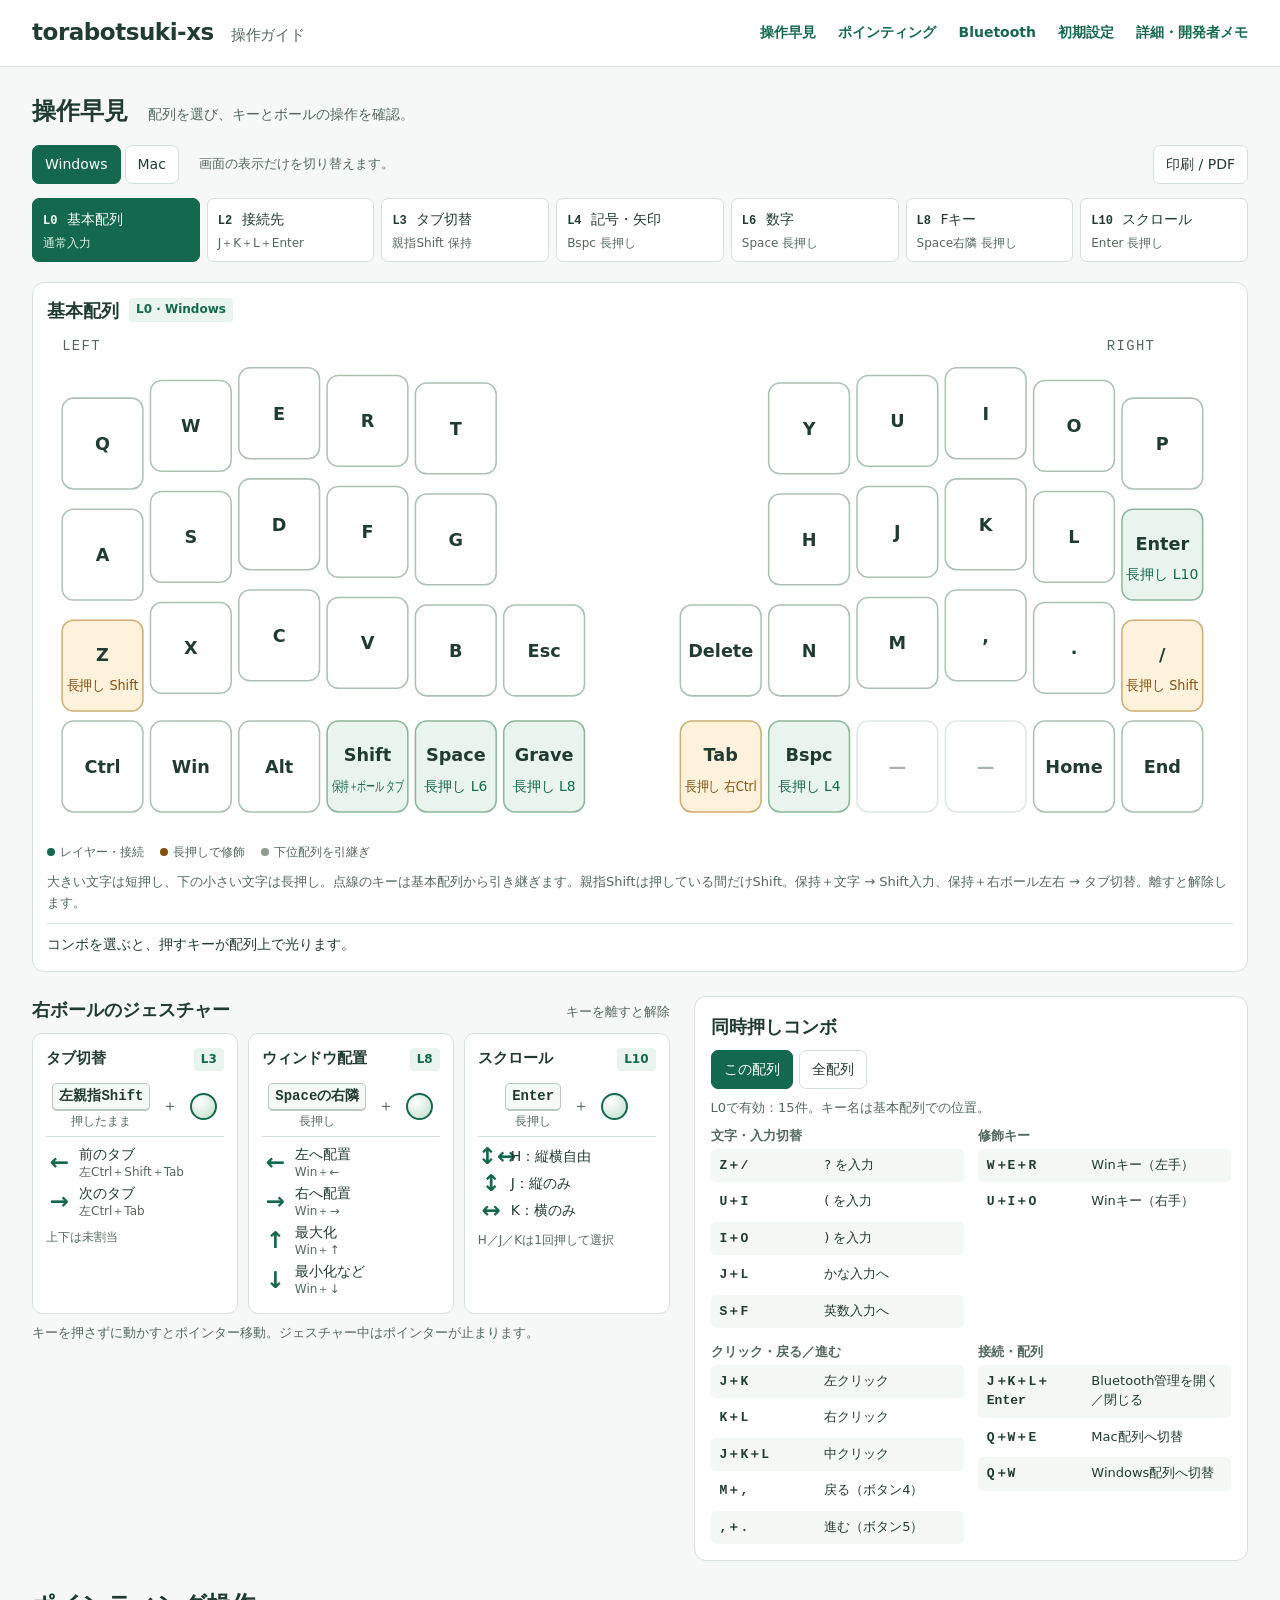
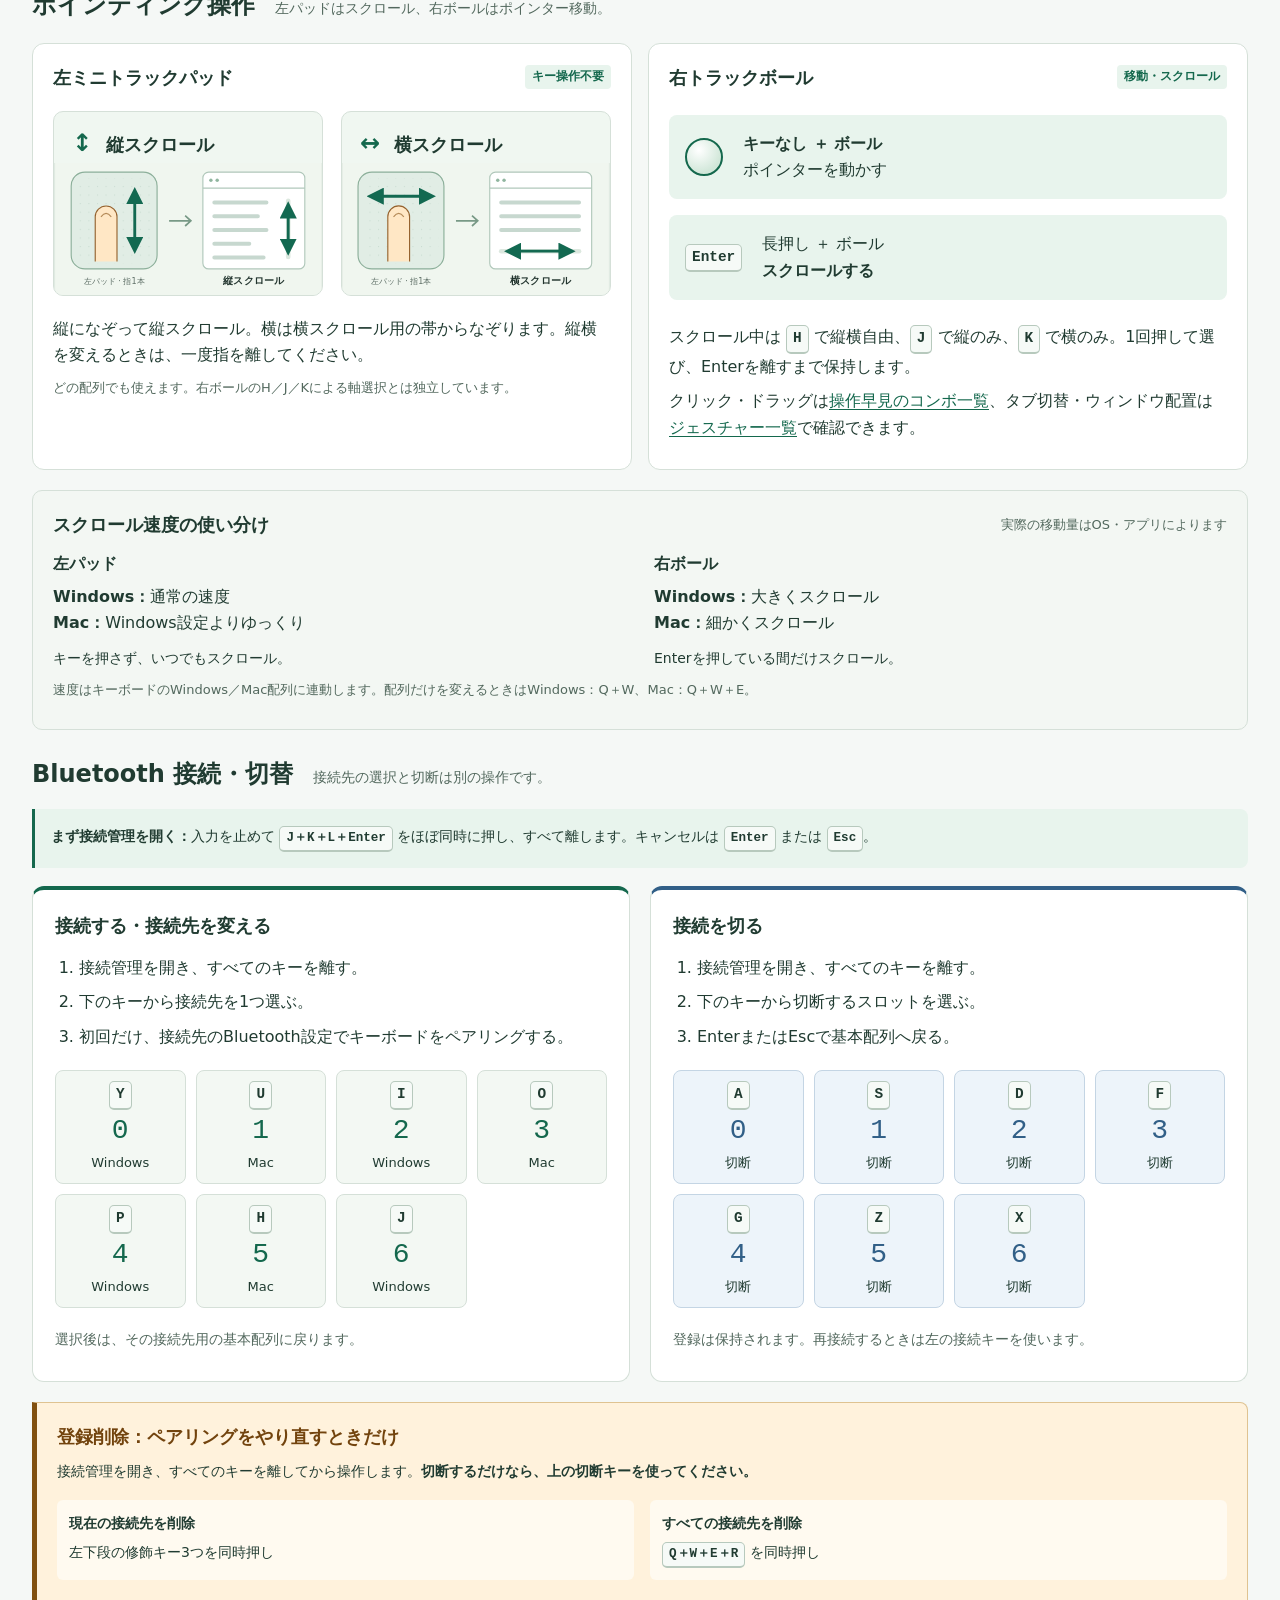
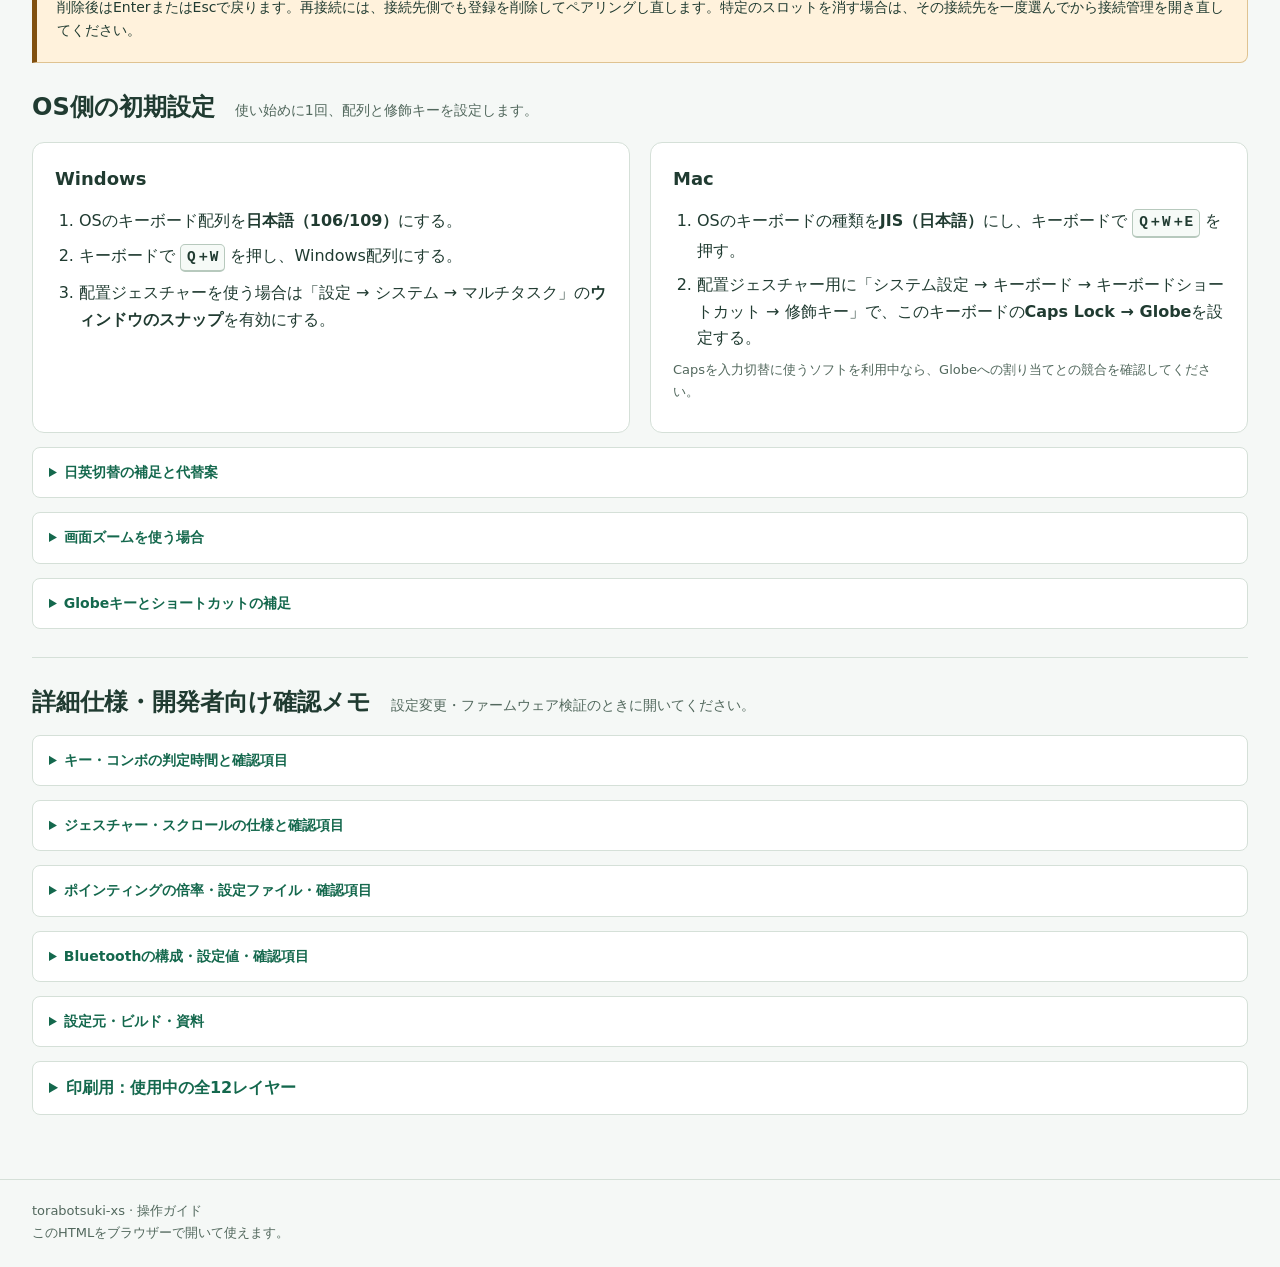
==== docs/torabotsuki-xs.html @ 616f5a83 "Replace thumb macro with held Shift gesture behavior and remove sticky Shift" ====
<!doctype html>
<html lang="ja">
<head>
  <meta charset="utf-8">
  <meta name="viewport" content="width=device-width, initial-scale=1">
  <meta name="description" content="torabotsuki-xs のキー配列、ジェスチャー、コンボ、ポインティング操作、Bluetooth接続を確認する操作ガイド。">
  <title>torabotsuki-xs｜操作ガイド</title>
  <link rel="stylesheet" href="manual.css">
  <script src="keymap-data.js" defer></script>
  <script src="manual.js" defer></script>
</head>
<body>
<a class="skip" href="#main">本文へ</a>
<header class="site-header">
  <div class="header-inner">
    <h1>torabotsuki-xs <span>操作ガイド</span></h1>
    <nav aria-label="目次">
      <a href="#layout">操作早見</a>
      <a href="#pointing">ポインティング</a>
      <a href="#bluetooth">Bluetooth</a>
      <a href="#reference">初期設定</a>
      <a href="#dev-notes">詳細・開発者メモ</a>
    </nav>
  </div>
</header>
<main id="main">
  <noscript><p class="notice">配列図・ジェスチャー・コンボの表示にはJavaScriptが必要です。ポインティング操作・接続・初期設定はこのまま読めます。</p></noscript>

  <section id="layout" aria-labelledby="layout-title">
    <div class="section-heading"><h2 id="layout-title">操作早見</h2><p>配列を選び、キーとボールの操作を確認。</p></div>
    <div class="explorer">
      <div class="controls">
        <fieldset><legend>表示するOS</legend><button type="button" data-os="win" aria-pressed="true">Windows</button><button type="button" data-os="mac" aria-pressed="false">Mac</button></fieldset>
        <span class="display-note">画面の表示だけを切り替えます。</span>
        <button type="button" id="print">印刷 / PDF</button>
      </div>
      <div id="layer-buttons" class="layer-tabs" role="group" aria-label="表示するキー配列"></div>
      <div class="explorer-workspace">
        <section class="keymap-reference" aria-label="選択したキー配列">
          <div id="layer-description" aria-live="polite"></div>
          <div id="main-board" class="board-scroll"></div>
          <div class="legend"><span><i class="dot teal"></i>レイヤー・接続</span><span><i class="dot amber"></i>長押しで修飾</span><span><i class="dot gray"></i>下位配列を引継ぎ</span></div>
          <p class="board-help">大きい文字は短押し、下の小さい文字は長押し。点線のキーは基本配列から引き継ぎます。親指Shiftは押している間だけShift。保持＋文字 → Shift入力、保持＋右ボール左右 → タブ切替。離すと解除します。</p>
          <div id="combo-preview" class="combo-preview" aria-live="polite">コンボを選ぶと、押すキーが配列上で光ります。</div>
        </section>
        <section id="gestures" class="gesture-reference" aria-labelledby="gesture-title">
          <div class="reference-heading"><h3 id="gesture-title">右ボールのジェスチャー</h3><span>キーを離すと解除</span></div>
          <div id="layer-pointer" class="gesture-cards" aria-live="polite"></div>
          <p class="gesture-footnote">キーを押さずに動かすとポインター移動。ジェスチャー中はポインターが止まります。</p>
        </section>
        <aside class="nearby-combos" aria-labelledby="nearby-title">
          <div class="reference-heading"><h3 id="nearby-title">同時押しコンボ</h3></div>
          <div class="combo-filters" role="group" aria-label="コンボの対象"><button type="button" data-scope="current" aria-pressed="true">この配列</button><button type="button" data-scope="all" aria-pressed="false">全配列</button></div>
          <p id="nearby-summary" class="muted" aria-live="polite"></p>
          <div id="nearby-list" class="combo-list"></div>
        </aside>
      </div>
    </div>
  </section>

  <section id="pointing" aria-labelledby="pointing-title">
    <div class="section-heading"><h2 id="pointing-title">ポインティング操作</h2><p>左パッドはスクロール、右ボールはポインター移動。</p></div>
    <div class="device-compare">
      <article id="trackpad" class="card trackpad-guide pointing-device">
        <div class="visual-heading"><h3>左ミニトラックパッド</h3><span class="pill">キー操作不要</span></div>
        <div class="trackpad-diagrams">
          <figure class="swipe-card"><figcaption><b>↕</b> 縦スクロール</figcaption><svg viewBox="0 50 468 230" role="img" aria-label="指を縦になぞると縦スクロール"><image href="trackpad-scroll.svg" width="960" height="310"/></svg></figure>
          <figure class="swipe-card"><figcaption><b>↔</b> 横スクロール</figcaption><svg viewBox="492 50 468 230" role="img" aria-label="横スクロール用の帯から横になぞると横スクロール"><image href="trackpad-scroll.svg" width="960" height="310"/></svg></figure>
        </div>
        <p>縦になぞって縦スクロール。横は横スクロール用の帯からなぞります。縦横を変えるときは、一度指を離してください。</p>
        <p class="visual-caption">どの配列でも使えます。右ボールのH／J／Kによる軸選択とは独立しています。</p>
      </article>
      <article class="card pointing-device">
        <div class="visual-heading"><h3>右トラックボール</h3><span class="pill">移動・スクロール</span></div>
        <div class="ball-guide" aria-label="キーなしで右ボールを動かすとポインター移動。Enterを保持して動かすとスクロール。">
          <div><span class="ball-symbol device-symbol" aria-hidden="true"></span><span><strong>キーなし ＋ ボール</strong><br>ポインターを動かす</span></div>
          <div><kbd>Enter</kbd><span>長押し ＋ ボール<br><strong>スクロールする</strong></span></div>
        </div>
        <p>スクロール中は <kbd>H</kbd> で縦横自由、<kbd>J</kbd> で縦のみ、<kbd>K</kbd> で横のみ。1回押して選び、Enterを離すまで保持します。</p>
        <p>クリック・ドラッグは<a href="#layout">操作早見のコンボ一覧</a>、タブ切替・ウィンドウ配置は<a href="#gestures">ジェスチャー一覧</a>で確認できます。</p>
      </article>
    </div>
    <article class="card trackpad-speed">
      <div class="speed-heading"><h3>スクロール速度の使い分け</h3><span>実際の移動量はOS・アプリによります</span></div>
      <div class="speed-options">
        <div class="speed-option"><h4>左パッド</h4><p><strong>Windows：</strong>通常の速度<br><strong>Mac：</strong>Windows設定よりゆっくり</p><span class="speed-note">キーを押さず、いつでもスクロール。</span></div>
        <div class="speed-option"><h4>右ボール</h4><p><strong>Windows：</strong>大きくスクロール<br><strong>Mac：</strong>細かくスクロール</p><span class="speed-note">Enterを押している間だけスクロール。</span></div>
      </div>
      <p class="visual-caption">速度はキーボードのWindows／Mac配列に連動します。配列だけを変えるときはWindows：Q＋W、Mac：Q＋W＋E。</p>
    </article>
  </section>

  <section id="bluetooth" aria-labelledby="bluetooth-title">
    <div class="section-heading"><h2 id="bluetooth-title">Bluetooth 接続・切替</h2><p>接続先の選択と切断は別の操作です。</p></div>
    <div class="notice bluetooth-entry"><strong>まず接続管理を開く：</strong>入力を止めて <kbd>J＋K＋L＋Enter</kbd> をほぼ同時に押し、すべて離します。キャンセルは <kbd>Enter</kbd> または <kbd>Esc</kbd>。</div>
    <div class="two bluetooth-actions">
      <article class="card connection-card" aria-labelledby="connect-title">
        <h3 id="connect-title">接続する・接続先を変える</h3>
        <ol class="connection-steps"><li>接続管理を開き、すべてのキーを離す。</li><li>下のキーから接続先を1つ選ぶ。</li><li>初回だけ、接続先のBluetooth設定でキーボードをペアリングする。</li></ol>
        <div class="slots connect-slots" aria-label="接続先の選択キーとスロット">
          <div><kbd>Y</kbd><b>0</b><span>Windows</span></div><div><kbd>U</kbd><b>1</b><span>Mac</span></div><div><kbd>I</kbd><b>2</b><span>Windows</span></div><div><kbd>O</kbd><b>3</b><span>Mac</span></div><div><kbd>P</kbd><b>4</b><span>Windows</span></div><div><kbd>H</kbd><b>5</b><span>Mac</span></div><div><kbd>J</kbd><b>6</b><span>Windows</span></div>
        </div>
        <p class="action-result">選択後は、その接続先用の基本配列に戻ります。</p>
      </article>
      <article class="card disconnect-card" aria-labelledby="disconnect-title">
        <h3 id="disconnect-title">接続を切る</h3>
        <ol><li>接続管理を開き、すべてのキーを離す。</li><li>下のキーから切断するスロットを選ぶ。</li><li>EnterまたはEscで基本配列へ戻る。</li></ol>
        <div class="slots disconnect-slots" aria-label="切断するスロットと操作キー">
          <div><kbd>A</kbd><b>0</b><span>切断</span></div><div><kbd>S</kbd><b>1</b><span>切断</span></div><div><kbd>D</kbd><b>2</b><span>切断</span></div><div><kbd>F</kbd><b>3</b><span>切断</span></div><div><kbd>G</kbd><b>4</b><span>切断</span></div><div><kbd>Z</kbd><b>5</b><span>切断</span></div><div><kbd>X</kbd><b>6</b><span>切断</span></div>
        </div>
        <p class="action-result">登録は保持されます。再接続するときは左の接続キーを使います。</p>
      </article>
    </div>
    <article class="notice warning delete-card" aria-labelledby="delete-title">
      <h3 id="delete-title">登録削除：ペアリングをやり直すときだけ</h3>
      <p>接続管理を開き、すべてのキーを離してから操作します。<strong>切断するだけなら、上の切断キーを使ってください。</strong></p>
      <dl class="delete-actions"><div><dt>現在の接続先を削除</dt><dd>左下段の修飾キー3つを同時押し</dd></div><div><dt>すべての接続先を削除</dt><dd><kbd>Q＋W＋E＋R</kbd> を同時押し</dd></div></dl>
      <p>削除後はEnterまたはEscで戻ります。再接続には、接続先側でも登録を削除してペアリングし直します。特定のスロットを消す場合は、その接続先を一度選んでから接続管理を開き直してください。</p>
    </article>
  </section>

  <section id="reference" aria-labelledby="reference-title">
    <div class="section-heading"><h2 id="reference-title">OS側の初期設定</h2><p>使い始めに1回、配列と修飾キーを設定します。</p></div>
    <div class="two setup-cards">
      <article class="card"><h3>Windows</h3><ol><li>OSのキーボード配列を<strong>日本語（106/109）</strong>にする。</li><li>キーボードで <kbd>Q＋W</kbd> を押し、Windows配列にする。</li><li>配置ジェスチャーを使う場合は「設定 → システム → マルチタスク」の<strong>ウィンドウのスナップ</strong>を有効にする。</li></ol></article>
      <article class="card"><h3>Mac</h3><ol><li>OSのキーボードの種類を<strong>JIS（日本語）</strong>にし、キーボードで <kbd>Q＋W＋E</kbd> を押す。</li><li>配置ジェスチャー用に「システム設定 → キーボード → キーボードショートカット → 修飾キー」で、このキーボードの<strong>Caps Lock → Globe</strong>を設定する。</li></ol><p class="muted">Capsを入力切替に使うソフトを利用中なら、Globeへの割り当てとの競合を確認してください。</p></article>
    </div>
    <details class="setup-notes"><summary>日英切替の補足と代替案</summary><p>現在の配列では、S＋Fで英数、J＋Lでかなへ直接切り替えます。MacのSpace右隣は、短押しで左Ctrl、長押しでFキーの配列です。</p><p>追加ソフトを使わない代替案として、ZMKから右Ctrl＋Spaceを送る <code>&amp;lt 9 RC(SPACE)</code> があります。ただしmacOSの入力ソース切替を呼ぶ方法で、選択表示や待ちが生じます。Windowsの半角／全角と同じ即時トグルの代替にはなりません。現在のキーマップには適用していません。</p><p>macOS標準のCapsによる入力切替も利用できますが、上のCaps → Globeとの併用は割り当てを調整する必要があります。親指ShiftからCapsは送信しません。</p></details>
    <details class="setup-notes"><summary>画面ズームを使う場合</summary><p>Macの「システム設定 → アクセシビリティ → ズーム機能」で「スクロールジェスチャと修飾キーを使って拡大縮小」を有効にし、使用する修飾キーを選びます。</p></details>
    <details class="setup-notes"><summary>Globeキーとショートカットの補足</summary><p>配置ジェスチャーは右Ctrl＋Capsと方向キーなどを送信します。Mac用マクロ名は <code>mac_window_*</code>、表示ラベルは <code>MAC_WINDOW_*</code>（LEFT／RIGHT／SMALL／LARGE）です。Caps → Globeの割り当てを使う前提です。ZMKの <code>&amp;kp GLOBE</code> はApple純正のFn／Globeを完全には再現しません。</p><p><a href="https://support.apple.com/ja-jp/guide/mac-help/mchlp1011/mac">Apple：修飾キーの設定</a> ／ <a href="https://zmk.dev/docs/keymaps/list-of-keycodes">ZMK：キー仕様</a></p></details>
  </section>

  <section id="dev-notes" aria-labelledby="dev-title">
    <div class="section-heading"><h2 id="dev-title">詳細仕様・開発者向け確認メモ</h2><p>設定変更・ファームウェア検証のときに開いてください。</p></div>
    <details class="technical-notes"><summary>キー・コンボの判定時間と確認項目</summary>
      <label class="position-toggle"><input id="positions" type="checkbox">配列図にキー位置番号を表示</label>
      <table><caption>現在の判定値</caption><thead><tr><th>操作</th><th>仕様</th></tr></thead><tbody><tr><td>Z／左Shift</td><td>tap-preferred、200ms</td></tr><tr><td>/／右Shift、Space／数字配列</td><td>tap-preferred、150ms</td></tr><tr><td>親指Shift</td><td>押下で左ShiftとL3のジェスチャーを有効化、解放で両方解除。専用ビヘイビア（<code>src/thumb_shift.c</code>）で処理し、マクロ・ワンショットShift・2回押し判定なし。タブ切替中は保持中のShiftをマスク。</td></tr><tr><td>Z＋/の「？」</td><td>100ms以内、直前の待ち時間0ms。L0／L1・L3・L6〜L11で有効。</td></tr><tr><td>Bluetooth管理を開く</td><td>直前200ms入力なし、4キーを50ms以内。</td></tr><tr><td>F配列のA＋S＋D</td><td>直前150ms入力なし、50ms以内。Win：Alt＋F4、Mac：Cmd＋Q。</td></tr></tbody></table>
      <p>Z＋/の押下順は不問。単独のZ／/がコンボ待ちで最大100ms保留される場合があります。文字として「z・」を打つときはキーを重ねずに離します。コンボ不成立時はZを200ms保持してから/を短押しするとShift＋/になります。</p>
      <p>書き込み後の確認：両OSでZ→/と/→Z、各キー単独、Z→A、Z→Enterの短押し／200ms保持を確認します。Zを150〜199msで離したときの文字入力、Spaceの素早い変換と長押し後の数字入力、L2・L4／L5での既存操作、親指を保持してA／Enterを押したShift入力、解放後の通常入力、2回押してもCapsが切り替わらないこと、親指の解放後にShiftが残らないこと、S＋D＋FでワンショットShiftにならずS＋Fの英数コンボが使えることも確認してください。実機動作は未確認です。</p>
    </details>
    <details class="technical-notes"><summary>ジェスチャー・スクロールの仕様と確認項目</summary>
      <p>タブ切替はL3、ウィンドウ配置はL8／L9、スクロールはL10／L11。数字・記号配列でも親指Shift保持でタブ切替を使えます。F・Enterの操作は親指Shiftより優先。タブ切替の上下は未割当で、解除時に途中の動きをリセットします。</p>
      <p>ジェスチャーは <code>stroke-size=100</code>、<code>gesture-cooldown-ms=100</code>、eager mode。右ボールの処理は <code>boards/shields/torabo_tsuki_lp/torabo_tsuki_lp_right.overlay</code>、送信キーは <code>config/keymap.keymap</code> を参照します。</p>
      <p>H／J／Kの軸選択はEnterを離すまで保持し、次回は自由に戻ります。U／Oは明るさ−／＋、M／,／.は音量−／ミュート／＋、Tab位置は再生・停止です。</p>
      <p>書き込み後の確認：Windows／Macの基本・数字・記号配列で左右のタブ切替、Macの右Ctrl／Windowsの左Ctrl送信、配列の往復切替後の動作を確認します。未割当の上下、解除後のポインター復帰、途中の動きのリセット、F・Enterの優先、H／J／Kの保持と解除、左パッドが軸制限の影響を受けないことも確認します。実機動作は未確認です。</p>
    </details>
    <details class="technical-notes"><summary>ポインティングの倍率・設定ファイル・確認項目</summary>
      <table><caption>補正なしを1倍とした設定値。画面上の移動量ではありません。</caption><thead><tr><th>デバイス</th><th>Windows</th><th>Mac</th></tr></thead><tbody><tr><td>左パッド</td><td>1/6</td><td>1/8</td></tr><tr><td>右ボールのスクロール</td><td>1/2</td><td>1/12</td></tr></tbody></table>
      <div class="speed-track" role="img" aria-label="左パッドのMac補正はWindows設定の75%"><i style="width:75%"></i></div>
      <p>左パッドは <code>snippets/input-split-listener/input-split-listener.overlay</code> の通常経路 <code>&amp;zip_scroll_scaler 1 6</code> と <code>mac-scroller</code> の <code>&amp;zip_scroll_scaler 1 8</code> で調整します。MacのL1が有効な間は、通常経路に重ねず置き換えます。横スクロール領域はセンサーのY座標0〜25%。物理的な帯の向きは取り付け方向によります。開始後は軸を固定します。</p>
      <p>現在の構成では速度補正は右側中央のファームウェアに反映されます。ポインター移動・クリックの倍率とは独立しています。</p>
      <p>書き込み後の確認：同じ距離をなぞり、Windows→Mac→Windowsでの速度変更、両OSの各配列での維持、縦横の方向・クリック、右ボールの移動・ジェスチャー・スクロールを確認してください。実機の速度感は未確認です。</p>
    </details>
    <details class="technical-notes"><summary>Bluetoothの構成・設定値・確認項目</summary>
      <p>ホスト7枠＋左右間通信用1枠。中央側専用の <code>snippets/split-central/split-central.conf</code> で <code>CONFIG_BT_MAX_CONN=8</code>・<code>CONFIG_BT_MAX_PAIRED=8</code> を設定します。周辺側には適用しません。現在のビルドは右側が中央です。</p>
      <p>登録削除コンボはL2のみ。現在のスロット削除は位置53・54・55、全登録削除は位置13・14・15・16です。L2は無関係な文字・クリック入力を無効にしています。</p>
      <p>書き込み後の確認：両基本配列からL2を開き、Hで5（Mac）、Jで6（Windows）を選んでペアリングし、0〜4へ戻れることを確認します。Z／Xによる5／6の切断、Enter／Escによる終了、左右のキー入力も確認してください。実機動作は未確認です。</p>
    </details>
    <details class="technical-notes"><summary>設定元・ビルド・資料</summary><p>操作ガイドは <code>config/keymap.keymap</code> を元にしています。配列・コンボ変更時は <code>python docs/generate-keymap.py</code> で <code>docs/keymap-data.js</code> を再生成します。生成データは手編集しません。</p><p>ビルド構成は <code>build.yaml</code> と <code>.github/workflows/build.yml</code>。ファームウェアのビルド・実機検証と、HTMLの表示確認は別の検証です。Studioで実機を変更した場合は図と異なることがあります。</p><p><a href="../config/keymap.keymap">キーマップ</a> ／ <a href="../README.md">README</a> ／ <a href="design-notes.md">ガイドのデザイン方針</a></p></details>
    <details id="print-layers"><summary>印刷用：使用中の全12レイヤー</summary><div id="all-layers"></div></details>
  </section>
</main>
<footer>torabotsuki-xs · 操作ガイド <span>このHTMLをブラウザーで開いて使えます。</span></footer>
</body>
</html>
---- docs/manual.css ----
:root {
  color-scheme: light;
  --paper: #f5f8f6;
  --ink: #203b31;
  --muted: #52685d;
  --line: #d5e0d8;
  --green: #14684d;
  --mint: #e8f4ed;
  --amber: #81500f;
  --yellow: #fff2dc;
}
* { box-sizing: border-box; }
html { scroll-padding-top: 85px; }
body { margin: 0; color: var(--ink); background: var(--paper); font: 16px/1.65 system-ui, -apple-system, "Segoe UI", "Noto Sans JP", sans-serif; }
a { color: var(--green); text-underline-offset: 3px; }
button, input { font: inherit; }
button { cursor: pointer; border: 1px solid var(--line); background: white; color: var(--ink); border-radius: 7px; padding: 7px 12px; font-size: 14px; }
button:hover { border-color: var(--green); background: var(--mint); }
button[aria-pressed=true] { background: var(--green); color: white; border-color: var(--green); }
button:disabled { opacity: .5; cursor: default; }
:focus-visible { outline: 3px solid #b66b13; outline-offset: 3px; }
.skip { position: fixed; top: -100px; left: 16px; z-index: 5; background: white; padding: 8px; }
.skip:focus { top: 8px; }
h1, h2, h3, h4, p { margin: 0; }
h2 { font-size: 24px; line-height: 1.4; }
h3 { font-size: 18px; line-height: 1.5; }
h4 { font-size: 16px; line-height: 1.5; }
p + p { margin-top: 10px; }
ul, ol { padding-left: 24px; }
li + li { margin-top: 8px; }
kbd { display: inline-block; padding: 2px 6px; border: 1px solid #b7c9bd; border-bottom-width: 2px; border-radius: 5px; background: #f6faf7; color: var(--ink); font: 600 .9em/1.5 ui-monospace, Consolas, monospace; }
code { font: .9em/1.5 ui-monospace, Consolas, monospace; overflow-wrap: anywhere; }
.header-inner, main, footer { width: 100%; max-width: 1560px; margin: auto; padding-left: 32px; padding-right: 32px; }
.site-header { position: sticky; top: 0; z-index: 3; background: white; border-bottom: 1px solid var(--line); }
.header-inner { display: flex; justify-content: space-between; align-items: center; gap: 20px; min-height: 66px; }
h1 { font-size: 23px; letter-spacing: -.02em; }
h1 span { margin-left: 10px; font-size: 15px; font-weight: 500; color: var(--muted); }
nav { display: flex; flex-wrap: wrap; gap: 22px; }
nav a { font-size: 14px; text-decoration: none; font-weight: 650; }
main { padding-bottom: 40px; }
main > section { margin-top: 28px; }
.section-heading { display: flex; align-items: baseline; flex-wrap: wrap; gap: 8px 20px; margin-bottom: 16px; }
.section-heading > p { color: var(--muted); font-size: 14px; }
.card { background: white; border: 1px solid var(--line); border-radius: 12px; padding: 22px; min-width: 0; }
.card h3 { margin-bottom: 10px; }
.card p { margin: 8px 0; }
.two { display: grid; grid-template-columns: repeat(2,minmax(0,1fr)); gap: 20px; margin-top: 18px; }
.muted, .display-note { color: var(--muted); font-size: 13px; }
.controls { display: flex; align-items: center; gap: 20px; flex-wrap: wrap; margin-bottom: 14px; }
fieldset { border: 0; padding: 0; margin: 0; }
legend { color: var(--muted); font-size: 13px; margin-bottom: 4px; }
.controls legend { position: absolute; width: 1px; height: 1px; padding: 0; clip-path: inset(50%); overflow: hidden; white-space: nowrap; }
fieldset button + button { margin-left: 4px; }
.position-toggle { display: flex; align-items: center; gap: 6px; font-size: 14px; }
.controls #print { margin-left: auto; }
.display-note { margin: 8px 0 14px; }
.layer-tabs { display: grid; grid-template-columns: repeat(7,minmax(0,1fr)); gap: 7px; margin-bottom: 20px; }
.layer-tabs button { text-align: left; padding: 9px 10px; min-width: 0; }
.layer-tabs button span, .layer-tabs button small { display: block; }
.layer-tabs button b { font: 700 12px ui-monospace, monospace; margin-right: 5px; }
.layer-tabs button small { color: var(--muted); font-size: 12px; line-height: 1.4; margin-top: 4px; }
.layer-tabs button[aria-pressed=true] small { color: #d8eee2; }
.explorer-workspace { display: grid; grid-template-columns: minmax(0,1fr) 330px; grid-template-rows: min-content 1fr; grid-template-areas: "keymap combos" "gestures combos"; gap: 18px 24px; align-items: start; }
.keymap-reference { grid-area: keymap; background: white; border: 1px solid var(--line); border-radius: 12px; padding: 14px; min-width: 0; }
.layer-intro { display: flex; align-items: center; flex-wrap: wrap; gap: 10px; }
#layer-description > p { font-size: 14px; color: var(--muted); margin-top: 4px; }
.pill { display: inline-block; background: var(--mint); color: var(--green); padding: 2px 7px; border-radius: 4px; font-size: 12px; font-weight: 650; white-space: nowrap; }
.board-scroll { overflow: auto; padding: 6px 0; }
.keyboard { display: block; width: 100%; height: auto; min-width: 580px; }
#main-board .keyboard { max-height: 320px; }
.key rect { fill: white; stroke: #adc1b3; stroke-width: 1.2; }
.key .key-label { fill: var(--ink); font: 650 14px system-ui, sans-serif; text-anchor: middle; }
.key .key-sub { fill: var(--green); font: 11px system-ui, sans-serif; text-anchor: middle; }
.key .key-pos { fill: var(--muted); font: 10px ui-monospace, monospace; }
.key .key-base { fill: var(--muted); font: 10px system-ui, sans-serif; text-anchor: end; }
.key.layer rect { fill: var(--mint); stroke: #8ab69b; }
.key.mod rect { fill: var(--yellow); stroke: #ceac72; }
.key.mod .key-sub { fill: var(--amber); }
.key.inherited rect { fill: #f1f5f1; stroke-dasharray: 3 3; }
.key.inactive { opacity: .38; }
.key.selected rect { fill: var(--green); stroke: var(--green); stroke-width: 2; }
.key.selected .key-label, .key.selected .key-sub, .key.selected .key-pos, .key.selected .key-base { fill: white; }
.key.inactive.selected { opacity: 1; }
.keyboard .hand { font: 11px ui-monospace, monospace; letter-spacing: .1em; fill: var(--muted); }
.legend { display: flex; flex-wrap: wrap; gap: 6px 16px; font-size: 12px; color: var(--muted); }
.dot { display: inline-block; width: 8px; height: 8px; border-radius: 50%; margin-right: 5px; }
.teal { background: var(--green); }.amber { background: var(--amber); }.gray { background: #8c9d90; }
.combo-preview { border-top: 1px solid var(--line); padding-top: 9px; margin-top: 10px; font-size: 14px; }
.combo-preview button { padding: 3px 7px; }
.combo-preview details { border: 0; padding: 0; margin-top: 6px; font-size: 13px; }
.reference-heading { display: flex; align-items: baseline; justify-content: space-between; gap: 8px; margin-bottom: 10px; }
.reference-heading > span { color: var(--muted); font-size: 13px; }
.gesture-reference { grid-area: gestures; min-width: 0; }
.gesture-cards { display: grid; grid-template-columns: repeat(3,minmax(0,1fr)); gap: 10px; }
.gesture-card { background: white; border: 1px solid var(--line); border-radius: 10px; padding: 13px; min-width: 0; }
.gesture-card.is-current { border-color: var(--green); box-shadow: inset 0 3px var(--green); }
.gesture-card-heading { display: flex; align-items: baseline; justify-content: space-between; gap: 4px; }
.gesture-card h4 { font-size: 15px; }
.gesture-trigger { display: flex; align-items: center; justify-content: center; gap: 12px; padding: 6px 0; margin: 6px 0; border-bottom: 1px solid var(--line); }
.hold-key { display: flex; flex-direction: column; align-items: center; }
.hold-key kbd { font-size: 14px; }
.hold-key small { color: var(--muted); font-size: 12px; line-height: 1.3; margin-top: 3px; }
.gesture-join { color: var(--muted); }
.ball-symbol { display: inline-block; width: 27px; height: 27px; border: 2px solid var(--green); border-radius: 50%; background: radial-gradient(circle at 35% 30%, white, #d1e7d9 70%); }
.direction-list { margin: 0; }
.direction-list > div { display: grid; grid-template-columns: 27px minmax(0,1fr); align-items: center; gap: 6px; padding: 2px 0; }
.direction-list dt { font-size: 23px; line-height: 1; color: var(--green); font-weight: 650; text-align: center; }
.direction-list dd { margin: 0; font-size: 14px; line-height: 1.4; }
.direction-list small { display: block; color: var(--muted); font-size: 12px; line-height: 1.3; }
.card-note { display: block; color: var(--muted); font-size: 12px; margin-top: 7px; }
.gesture-footnote { color: var(--muted); font-size: 13px; margin-top: 8px; }
.gesture-reference > .technical-notes { border: 0; border-top: 1px solid var(--line); border-radius: 0; padding: 8px 0 0; background: transparent; margin-top: 10px; }
.nearby-combos { grid-area: combos; min-width: 0; background: white; border: 1px solid var(--line); border-radius: 12px; padding: 16px; }
.combo-filters { display: flex; gap: 6px; }
#nearby-summary { margin: 8px 0; }
.combo-category { margin-top: 12px; }
.combo-category h4 { font-size: 13px; color: var(--muted); margin-bottom: 3px; }
.combo-category > div { display: grid; gap: 3px; }
.combo-chip { display: grid; grid-template-columns: minmax(80px,.85fr) minmax(0,1.15fr); align-items: center; gap: 8px; text-align: left; padding: 6px 8px; border-color: transparent; border-radius: 5px; font-size: 13px; line-height: 1.45; min-width: 0; overflow-wrap: anywhere; }
.combo-chip:nth-child(odd) { background: #f4f8f5; }
.combo-chip:hover { background: var(--mint); border-color: var(--green); }
.combo-chip .chip-keys { font: 650 13px/1.5 ui-monospace, monospace; }
.combo-chip small { display: block; font-size: 12px; color: var(--muted); }
.combo-chip.is-other { color: var(--muted); border-style: dashed; border-color: var(--line); }
.combo-chip[aria-pressed=true] { background: var(--green); color: white; border-color: var(--green); }
.combo-chip[aria-pressed=true] small { color: white; }
.empty { color: var(--muted); font-size: 14px; }
details { background: white; border: 1px solid var(--line); border-radius: 8px; padding: 13px 16px; margin-top: 14px; }
summary { cursor: pointer; color: var(--green); font-weight: 600; }
details p { margin-top: 10px; }
.technical-notes { font-size: 14px; }
.technical-notes table { width: 100%; border-collapse: collapse; margin-top: 14px; }
.technical-notes th, .technical-notes td { padding: 8px; border-bottom: 1px solid var(--line); text-align: left; }
.technical-notes caption { text-align: left; color: var(--muted); padding: 6px 0; }
.notice { border-left: 3px solid var(--green); border-radius: 0 8px 8px 0; padding: 16px; background: var(--mint); margin-top: 18px; font-size: 14px; }
.warning { background: var(--yellow); border-color: var(--amber); }
.visual-heading, .speed-heading { display: flex; align-items: center; justify-content: space-between; flex-wrap: wrap; gap: 10px; }
.visual-heading h3, .speed-heading h3 { margin: 0; }
.trackpad-guide { max-width: 1200px; margin: auto; }
.trackpad-diagrams { display: grid; grid-template-columns: repeat(2,minmax(0,1fr)); gap: 18px; margin: 20px 0; }
.swipe-card { margin: 0; border: 1px solid var(--line); border-radius: 10px; background: #f0f7f1; overflow: hidden; }
.swipe-card figcaption { padding: 12px 18px 0; font-size: 18px; font-weight: 650; }
.swipe-card figcaption b { color: var(--green); font-size: 24px; margin-right: 8px; }
.swipe-card svg { display: block; width: 100%; height: auto; }
.trackpad-speed { background: #f3f7f3; border-radius: 10px; padding: 20px; }
.speed-heading > span, .visual-caption { color: var(--muted); font-size: 13px; }
.speed-options { display: grid; grid-template-columns: repeat(2,minmax(0,1fr)); gap: 28px; margin-top: 14px; }
.speed-option > div:first-child { display: flex; align-items: center; justify-content: space-between; gap: 10px; }
.speed-option b { color: var(--green); font: 700 28px ui-monospace, monospace; }
.speed-option b span { font: 13px system-ui, sans-serif; margin-left: 5px; }
.speed-track { height: 14px; border-radius: 4px; overflow: hidden; background: #dae6dc; margin: 10px 0; }
.speed-track i { display: block; height: 100%; background: var(--green); }
.speed-note { font-size: 14px; }
.speed-option > kbd { float: right; font-size: 12px; }
.device-compare { display: grid; grid-template-columns: repeat(2,minmax(0,1fr)); gap: 16px; margin: 20px 0; }
.device-compare > div { display: grid; grid-template-columns: 40px 1fr; gap: 2px 10px; align-items: center; padding: 12px; border: 1px solid var(--line); border-radius: 8px; }
.device-symbol { grid-row: span 2; font-size: 28px; color: var(--green); text-align: center; }
.device-compare > div > span:last-child { font-size: 14px; }
.slots { display: grid; grid-template-columns: repeat(7,minmax(0,1fr)); gap: 10px; margin: 20px 0; }
.slots > div { display: flex; flex-direction: column; align-items: center; padding: 10px 4px; border: 1px solid var(--line); border-radius: 8px; background: #f3f8f3; }
.slots b { color: var(--green); font: 500 28px/1.5 ui-monospace, monospace; }
.slots span { font-size: 13px; }
.print-layer { break-inside: avoid; border-bottom: 1px solid var(--line); padding: 18px 0; }
footer { margin-top: 24px; padding-top: 20px; padding-bottom: 28px; border-top: 1px solid var(--line); font-size: 13px; color: var(--muted); }
footer span { display: block; }
@media (min-width:1400px) {
  .explorer-workspace { grid-template-columns: minmax(0,1fr) 360px; }
}
@media (max-width:1100px) {
  .layer-tabs { grid-template-columns: repeat(4,minmax(0,1fr)); }
  .explorer-workspace { grid-template-columns: minmax(0,1fr) 300px; gap: 16px; }
  .gesture-cards { gap: 6px; }
  .gesture-card { padding: 10px; }
  .gesture-card-heading { align-items: start; flex-direction: column; }
  .hold-key kbd { font-size: 12px; }
  .gesture-trigger { gap: 6px; }
}
@media (max-width:950px) {
  .explorer-workspace { grid-template-columns: minmax(0,1fr) minmax(0,1fr); grid-template-rows: auto auto; grid-template-areas: "keymap keymap" "gestures combos"; }
  .gesture-cards { grid-template-columns: 1fr; gap: 10px; }
  .gesture-card-heading { align-items: center; flex-direction: row; }
  .direction-list { display: grid; grid-template-columns: repeat(2,minmax(0,1fr)); gap: 3px 8px; }
  .gesture-trigger { justify-content: start; margin: 5px 0; padding: 6px 0; }
  .gesture-card { padding: 13px; }
  .hold-key kbd { font-size: 14px; }
}
@media (max-width:650px) {
  .header-inner, main, footer { padding-left: 16px; padding-right: 16px; }
  .header-inner { align-items: start; flex-direction: column; gap: 6px; padding-top: 10px; padding-bottom: 10px; }
  h1 { font-size: 21px; } h1 span { font-size: 14px; }
  nav { gap: 12px; } nav a { font-size: 13px; }
  html { scroll-padding-top: 100px; }
  main > section { margin-top: 22px; }
  .section-heading { gap: 4px; flex-direction: column; }
  h2 { font-size: 22px; }
  .controls { gap: 12px; } .controls #print { margin-left: 0; }
  .layer-tabs { grid-template-columns: repeat(2,minmax(0,1fr)); gap: 6px; }
  .layer-tabs button { padding: 8px; }
  .explorer-workspace { grid-template-columns: minmax(0,1fr); grid-template-areas: "keymap" "gestures" "combos"; }
  .keymap-reference, .nearby-combos, .card { padding: 14px; }
  .two, .trackpad-diagrams, .speed-options, .device-compare { grid-template-columns: 1fr; }
  .slots { grid-template-columns: repeat(4,minmax(0,1fr)); gap: 8px; }
  .reference-heading { align-items: start; }
  .reference-heading > span { font-size: 12px; }
}
@media print {
  @page { size: A4 landscape; margin: 12mm; }
  body { background: white; font-size: 11px; }
  .site-header { position: static; }
  .header-inner, main, footer { max-width: none; padding-left: 0; padding-right: 0; }
  nav, .controls, .display-note, .layer-tabs, .combo-filters, .skip { display: none; }
  .explorer-workspace { display: grid; grid-template-columns: minmax(0,1fr) 280px; grid-template-areas: "keymap combos" "gestures combos"; }
  .gesture-cards { grid-template-columns: repeat(3,minmax(0,1fr)); }
  .keyboard { min-width: 0; } .board-scroll { overflow: visible; }
  .two, .trackpad-diagrams, .speed-options, .device-compare { grid-template-columns: 1fr 1fr; }
  .technical-notes:not([open]) { display: none; }
  .gesture-card, .combo-chip, .swipe-card, .trackpad-speed { break-inside: avoid; }
  .print-layer .keyboard { max-width: 900px; }
  * { -webkit-print-color-adjust: exact; print-color-adjust: exact; }
}

/* Daily reference: full-width keyboard, then gestures and combos. */
.explorer-workspace {
  grid-template-columns: minmax(0,1.15fr) minmax(0,1fr);
  grid-template-rows: auto auto;
  grid-template-areas: "keymap keymap" "gestures combos";
  gap: 24px;
}
#main-board .keyboard { max-height: none; max-width: 1240px; margin: auto; }
.board-help { margin-top: 8px; font-size: 13px; color: var(--muted); }
.controls .display-note { margin: 0; }
.combo-list { display: grid; grid-template-columns: repeat(2,minmax(0,1fr)); gap: 14px; }
.combo-list .combo-category { margin-top: 0; min-width: 0; }
.pointing-device { margin: 0; max-width: none; }
.device-compare > .pointing-device { display: block; padding: 20px; background: white; }
.ball-guide { display: grid; gap: 16px; margin: 24px 0; }
.ball-guide > div { display: flex; gap: 20px; align-items: center; padding: 16px; border-radius: 8px; background: var(--mint); }
.ball-guide .ball-symbol { flex-shrink: 0; width: 38px; height: 38px; }
.speed-option { min-width: 0; }
.speed-option h4 { margin-bottom: 6px; }
.bluetooth-entry { margin-bottom: 18px; }
.connection-card { border-top: 4px solid var(--green); }
.disconnect-card { border-top: 4px solid #315f87; }
.slots { grid-template-columns: repeat(4,minmax(0,1fr)); }
.disconnect-slots > div { background: #edf4fa; border-color: #c4d5e4; }
.disconnect-slots b { color: #315f87; }
.action-result { font-size: 14px; color: var(--muted); }
.delete-card { margin-top: 20px; padding: 20px; border: 1px solid #dfc391; border-left: 5px solid var(--amber); }
.delete-card h3 { color: #72430d; }
.delete-card p { margin-top: 10px; }
.delete-actions { display: grid; grid-template-columns: repeat(2,minmax(0,1fr)); gap: 16px; margin: 16px 0; }
.delete-actions > div { padding: 12px; background: #fffaf0; border-radius: 6px; }
.delete-actions dt { font-weight: 650; margin-bottom: 6px; }
.delete-actions dd { margin: 0; }
.setup-cards ol { margin-bottom: 0; }
.setup-notes { font-size: 14px; }
#dev-notes { border-top: 1px solid var(--line); padding-top: 28px; }
#dev-notes .position-toggle { margin-bottom: 14px; }
#dev-notes .technical-notes { overflow-wrap: anywhere; }
#dev-notes table { display: block; max-width: 100%; overflow-x: auto; }
@media (max-width:1100px) {
  .gesture-cards { grid-template-columns: 1fr; gap: 10px; }
  .gesture-card-heading { align-items: center; flex-direction: row; }
  .direction-list { display: grid; grid-template-columns: repeat(2,minmax(0,1fr)); gap: 3px 8px; }
  .gesture-trigger { justify-content: start; }
  .hold-key kbd { font-size: 14px; }
  .combo-list { grid-template-columns: 1fr; }
}
@media (max-width:650px) {
  .explorer-workspace { grid-template-columns: minmax(0,1fr); grid-template-areas: "keymap" "gestures" "combos"; gap: 20px; }
  .delete-actions { grid-template-columns: 1fr; }
  .device-compare > .pointing-device { padding: 14px; }
  .controls .display-note { order: 3; width: 100%; }
  .slots { grid-template-columns: repeat(4,minmax(0,1fr)); }
  nav { gap: 5px 14px; }
  html { scroll-padding-top: 130px; }
}
@media print {
  .explorer-workspace { grid-template-columns: minmax(0,1.15fr) minmax(0,1fr); grid-template-areas: "keymap keymap" "gestures combos"; gap: 12px; }
  #main-board .keyboard { max-height: 90mm; min-width: 0; }
  .gesture-cards { grid-template-columns: repeat(3,minmax(0,1fr)); }
  .combo-list { grid-template-columns: repeat(2,minmax(0,1fr)); }
  .direction-list { display: block; }
  .gesture-card-heading { flex-direction: row; }
  .delete-actions { grid-template-columns: 1fr 1fr; }
  .setup-notes:not([open]), #dev-notes > .section-heading, #dev-notes > details:not(#print-layers) { display: none; }
  #dev-notes { border: 0; padding: 0; }
  #print-layers { display: block; border: 0; padding: 0; }
  #print-layers > summary { display: none; }
}
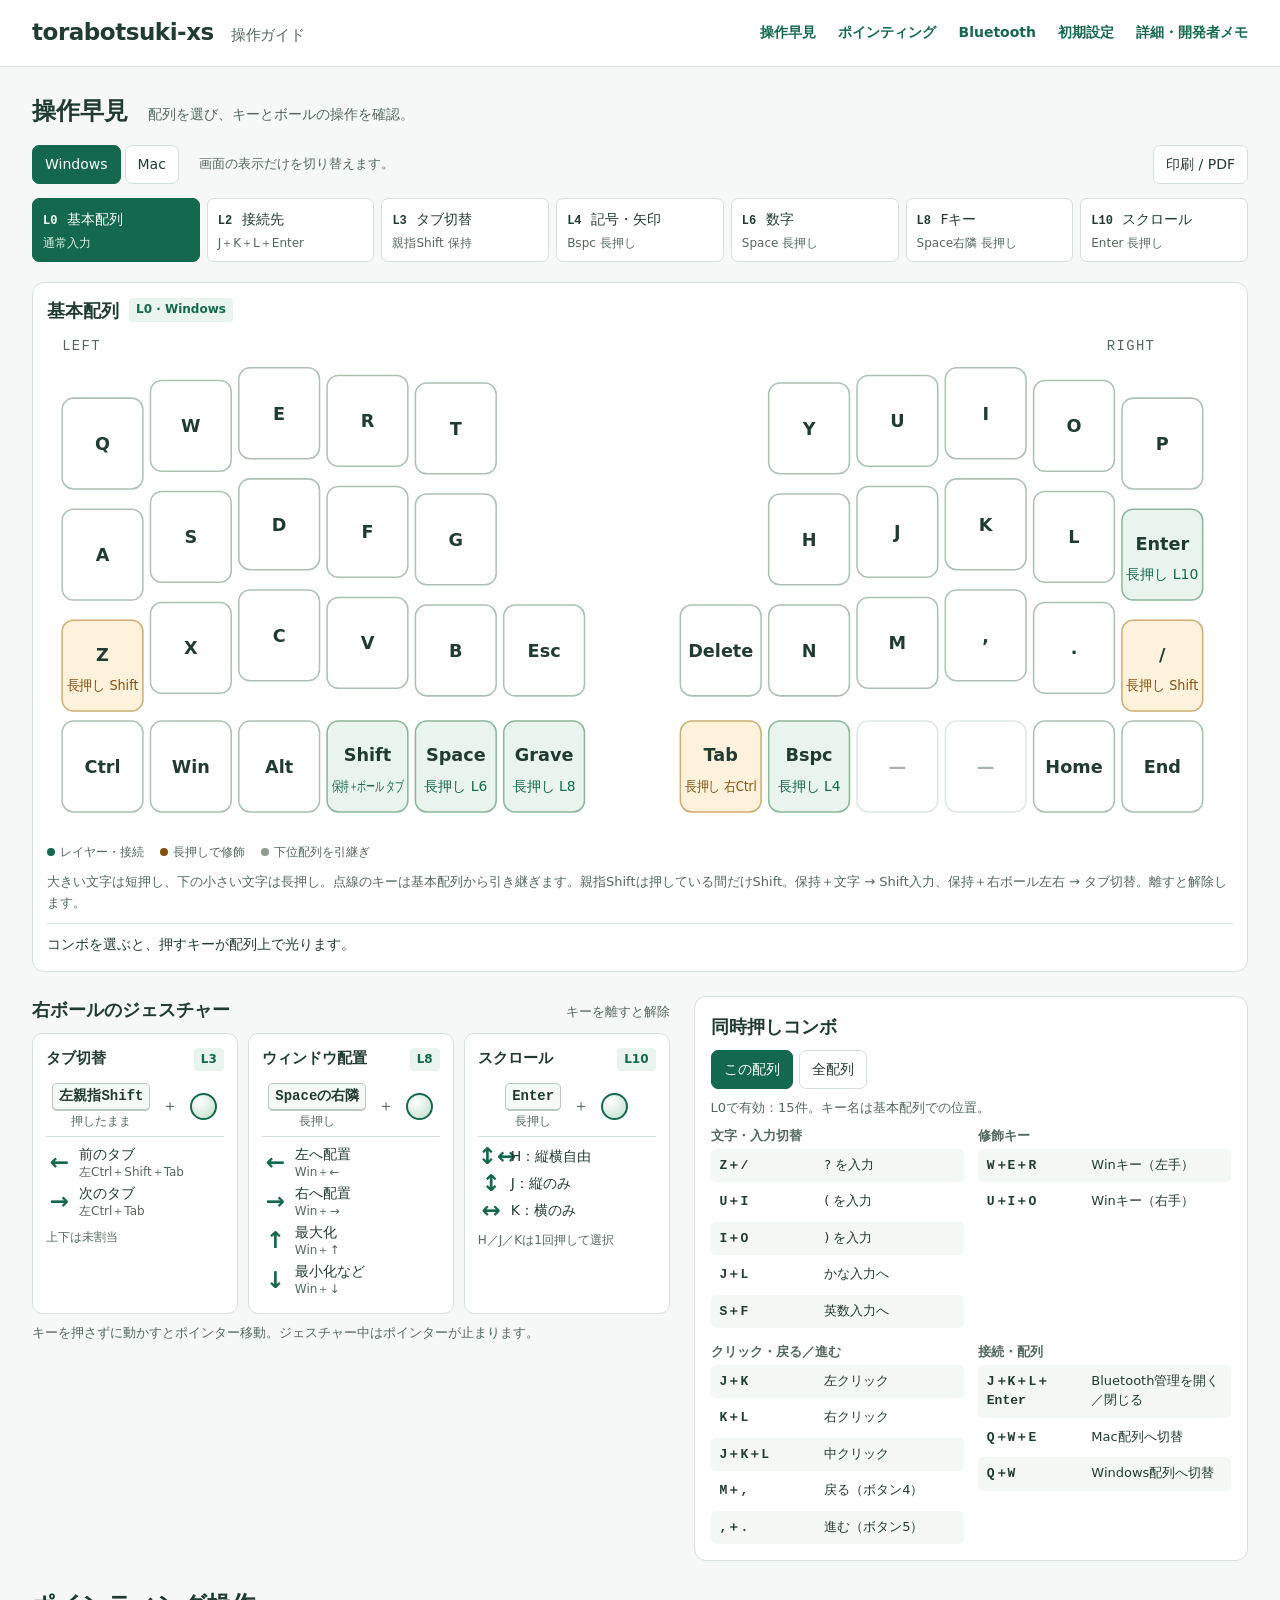
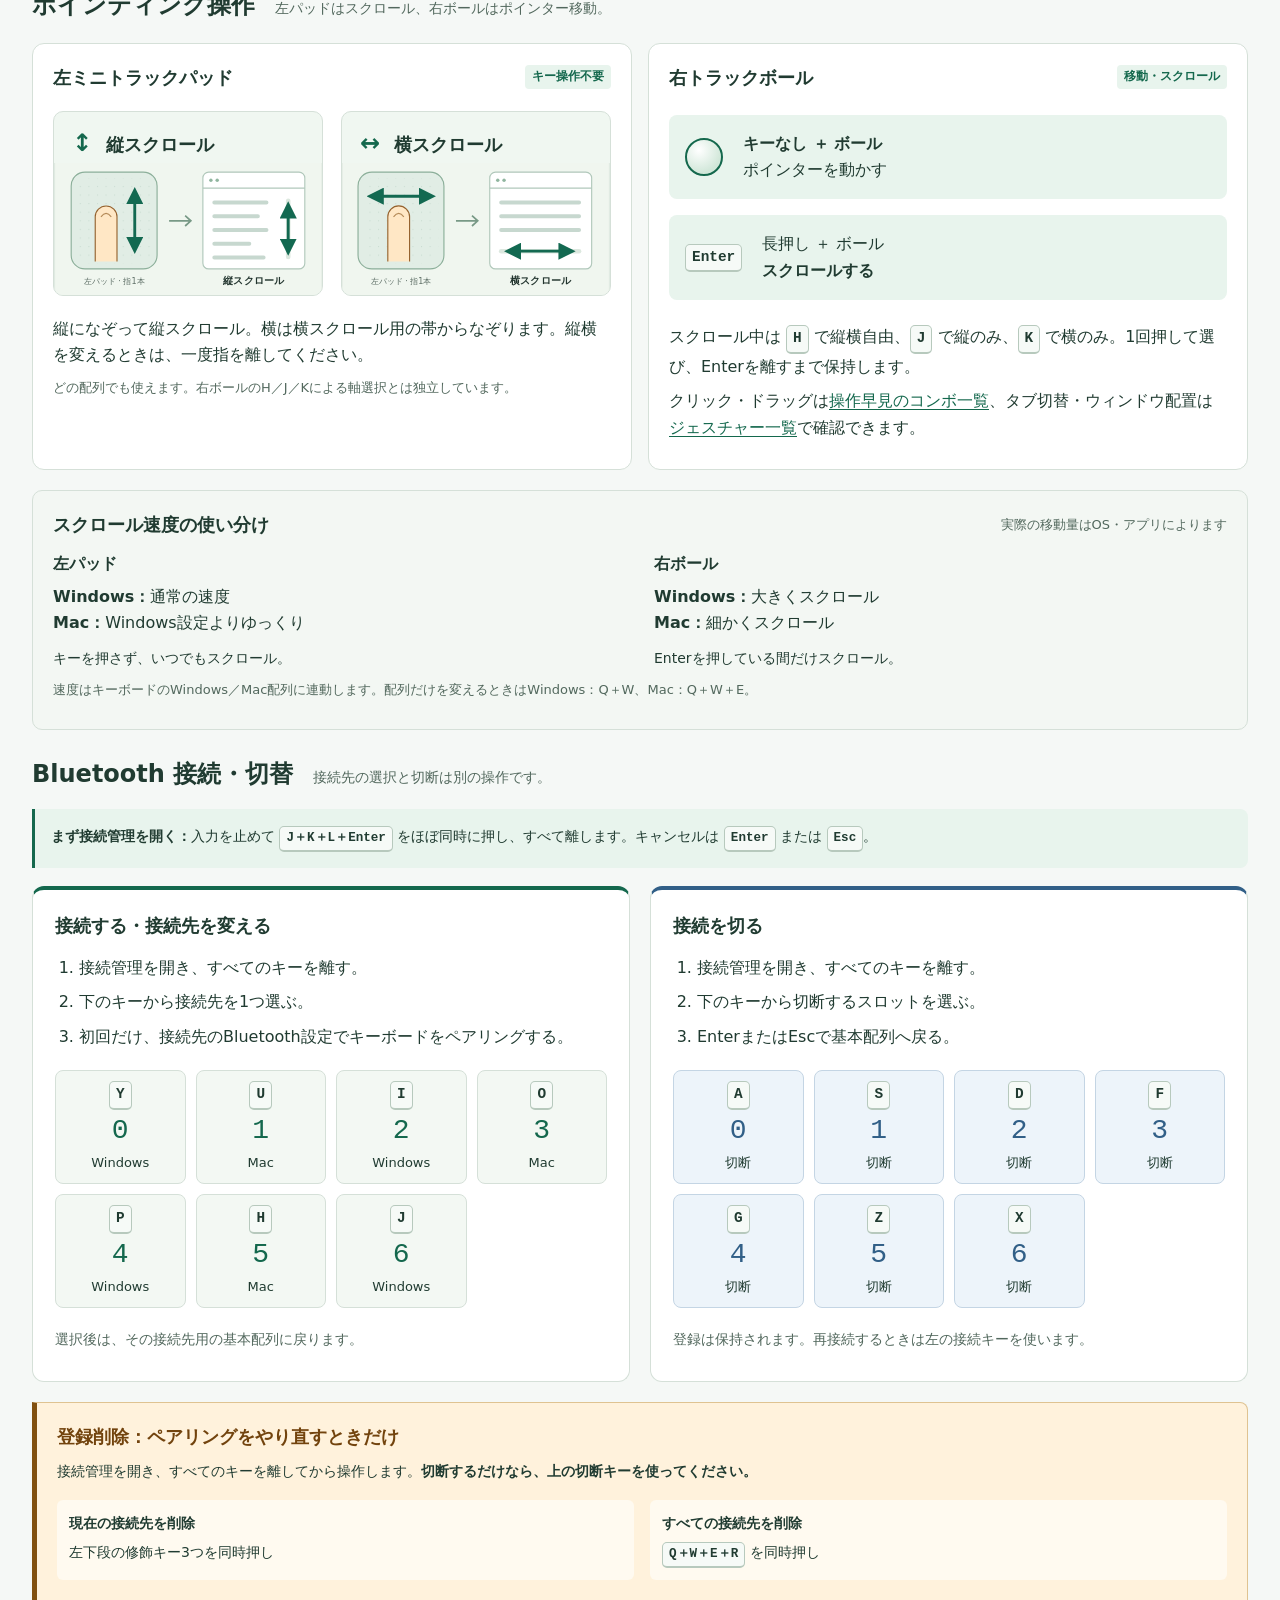
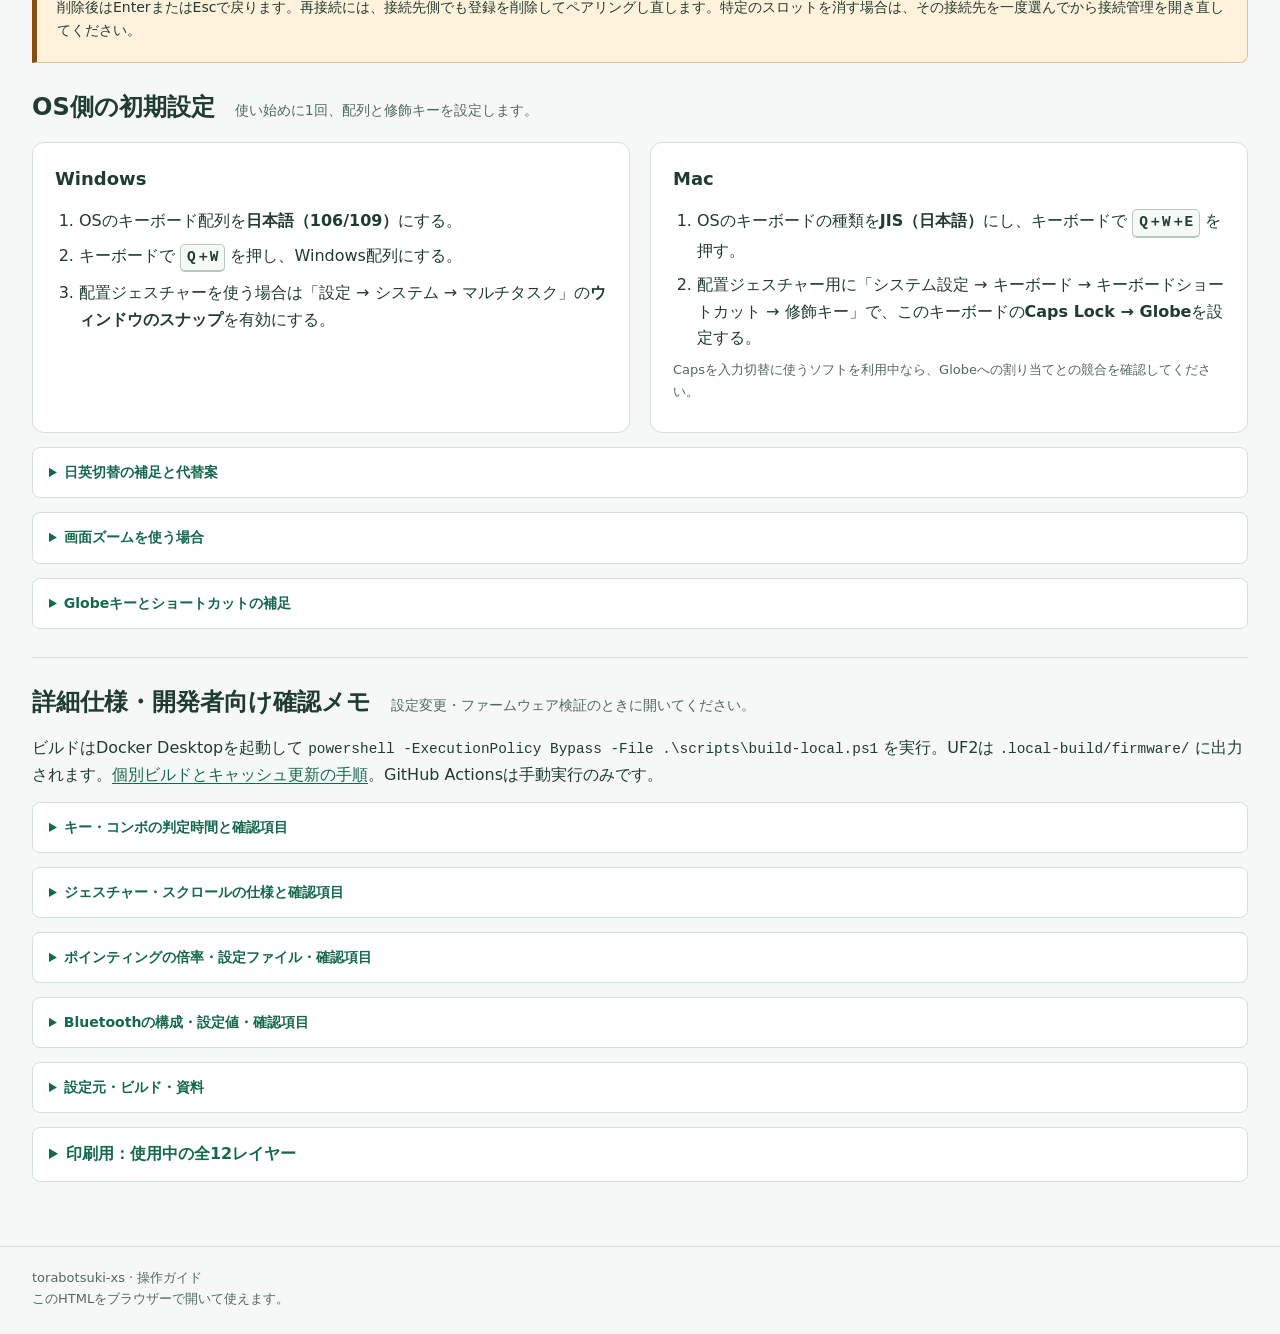
==== commit 466b96a5: "Add cached local Docker builds and make Actions manual only" ====
--- a/docs/torabotsuki-xs.html
+++ b/docs/torabotsuki-xs.html
@@ -132,6 +132,7 @@
 
   <section id="dev-notes" aria-labelledby="dev-title">
     <div class="section-heading"><h2 id="dev-title">詳細仕様・開発者向け確認メモ</h2><p>設定変更・ファームウェア検証のときに開いてください。</p></div>
+    <p>ビルドはDocker Desktopを起動して <code>powershell -ExecutionPolicy Bypass -File .\scripts\build-local.ps1</code> を実行。UF2は <code>.local-build/firmware/</code> に出力されます。<a href="local-build.md">個別ビルドとキャッシュ更新の手順</a>。GitHub Actionsは手動実行のみです。</p>
     <details class="technical-notes"><summary>キー・コンボの判定時間と確認項目</summary>
       <label class="position-toggle"><input id="positions" type="checkbox">配列図にキー位置番号を表示</label>
       <table><caption>現在の判定値</caption><thead><tr><th>操作</th><th>仕様</th></tr></thead><tbody><tr><td>Z／左Shift</td><td>tap-preferred、200ms</td></tr><tr><td>/／右Shift、Space／数字配列</td><td>tap-preferred、150ms</td></tr><tr><td>親指Shift</td><td>押下で左ShiftとL3のジェスチャーを有効化、解放で両方解除。専用ビヘイビア（<code>src/thumb_shift.c</code>）で処理し、マクロ・ワンショットShift・2回押し判定なし。タブ切替中は保持中のShiftをマスク。</td></tr><tr><td>Z＋/の「？」</td><td>100ms以内、直前の待ち時間0ms。L0／L1・L3・L6〜L11で有効。</td></tr><tr><td>Bluetooth管理を開く</td><td>直前200ms入力なし、4キーを50ms以内。</td></tr><tr><td>F配列のA＋S＋D</td><td>直前150ms入力なし、50ms以内。Win：Alt＋F4、Mac：Cmd＋Q。</td></tr></tbody></table>
@@ -141,6 +142,7 @@
     <details class="technical-notes"><summary>ジェスチャー・スクロールの仕様と確認項目</summary>
       <p>タブ切替はL3、ウィンドウ配置はL8／L9、スクロールはL10／L11。数字・記号配列でも親指Shift保持でタブ切替を使えます。F・Enterの操作は親指Shiftより優先。タブ切替の上下は未割当で、解除時に途中の動きをリセットします。</p>
       <p>ジェスチャーは <code>stroke-size=100</code>、<code>gesture-cooldown-ms=100</code>、eager mode。右ボールの処理は <code>boards/shields/torabo_tsuki_lp/torabo_tsuki_lp_right.overlay</code>、送信キーは <code>config/keymap.keymap</code> を参照します。</p>
+      <p>タブ切替ビヘイビアの引数は <code>two_param.yaml</code> から継承する <code>param1</code>（Windows）と <code>param2</code>（Mac）です。<code>binding-cells</code> の名前を上書きするとZephyrのdevicetree生成で失敗します。</p>
       <p>H／J／Kの軸選択はEnterを離すまで保持し、次回は自由に戻ります。U／Oは明るさ−／＋、M／,／.は音量−／ミュート／＋、Tab位置は再生・停止です。</p>
       <p>書き込み後の確認：Windows／Macの基本・数字・記号配列で左右のタブ切替、Macの右Ctrl／Windowsの左Ctrl送信、配列の往復切替後の動作を確認します。未割当の上下、解除後のポインター復帰、途中の動きのリセット、F・Enterの優先、H／J／Kの保持と解除、左パッドが軸制限の影響を受けないことも確認します。実機動作は未確認です。</p>
     </details>
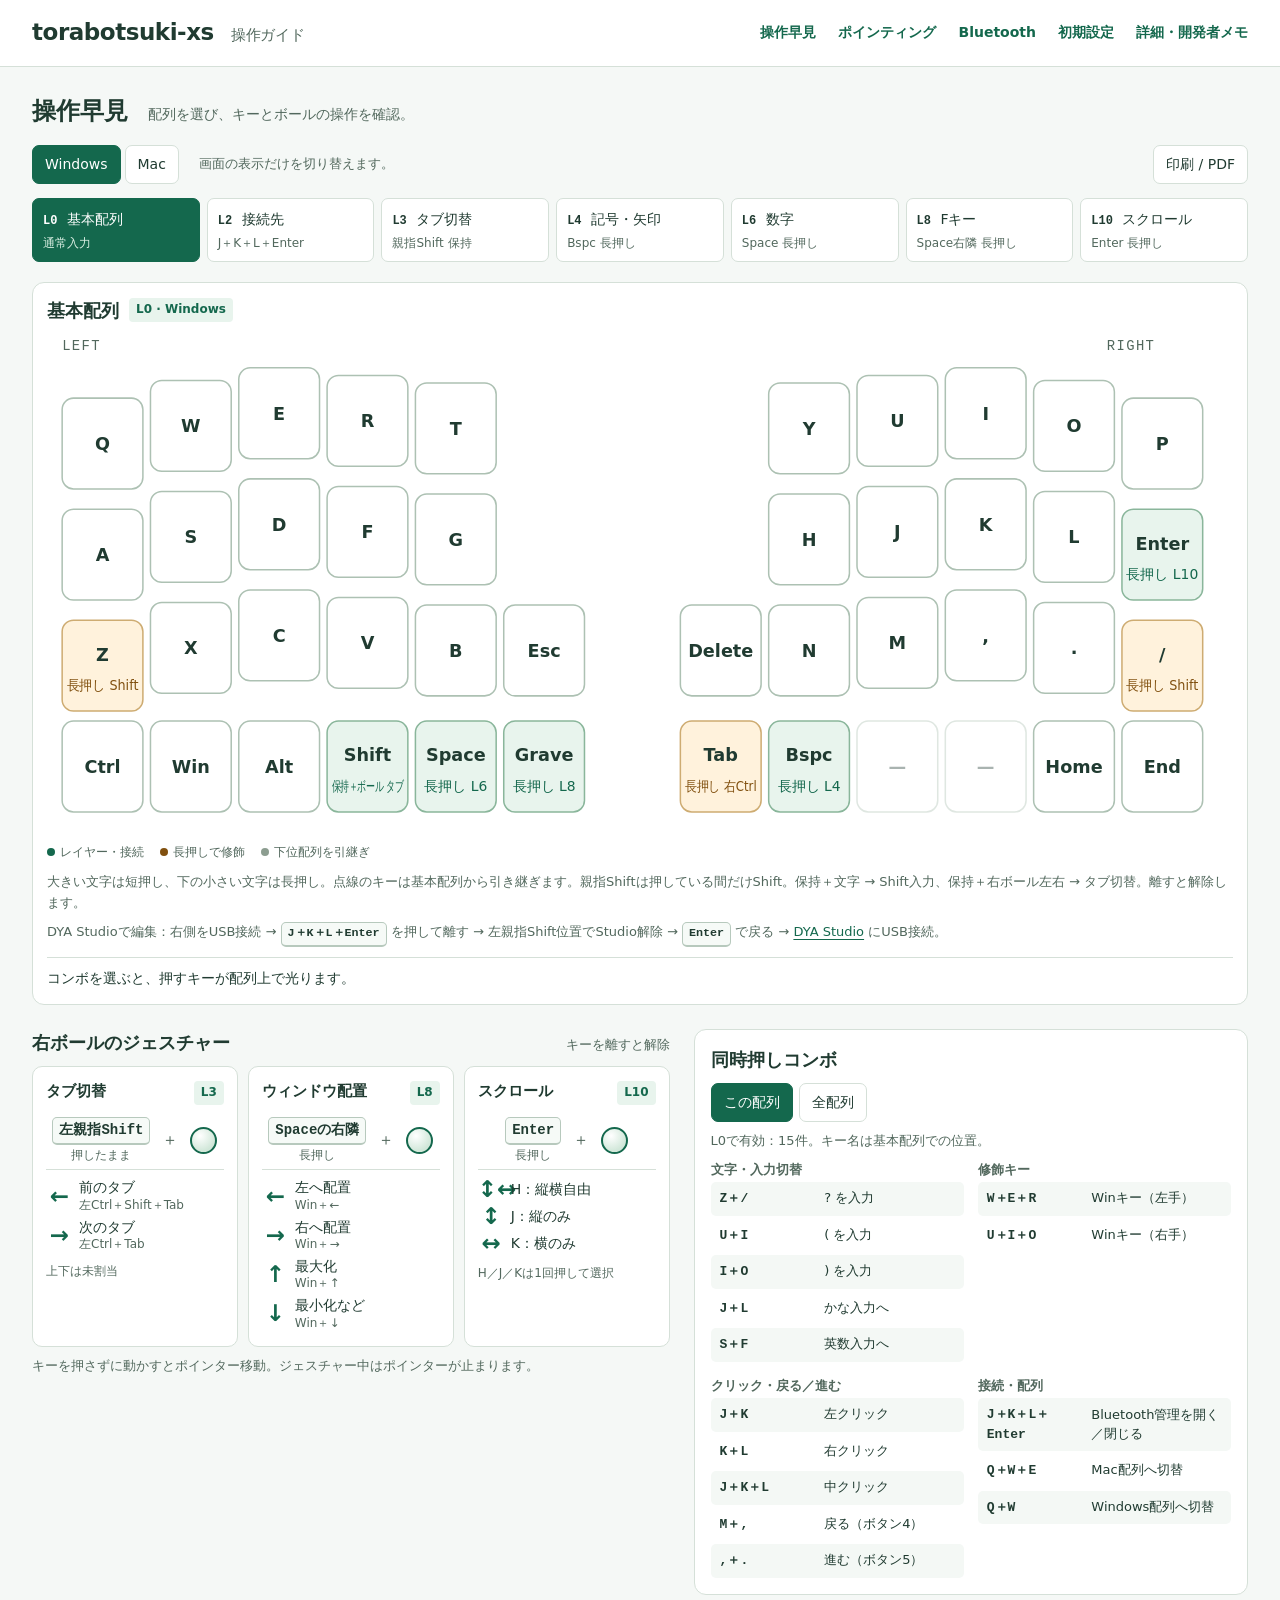
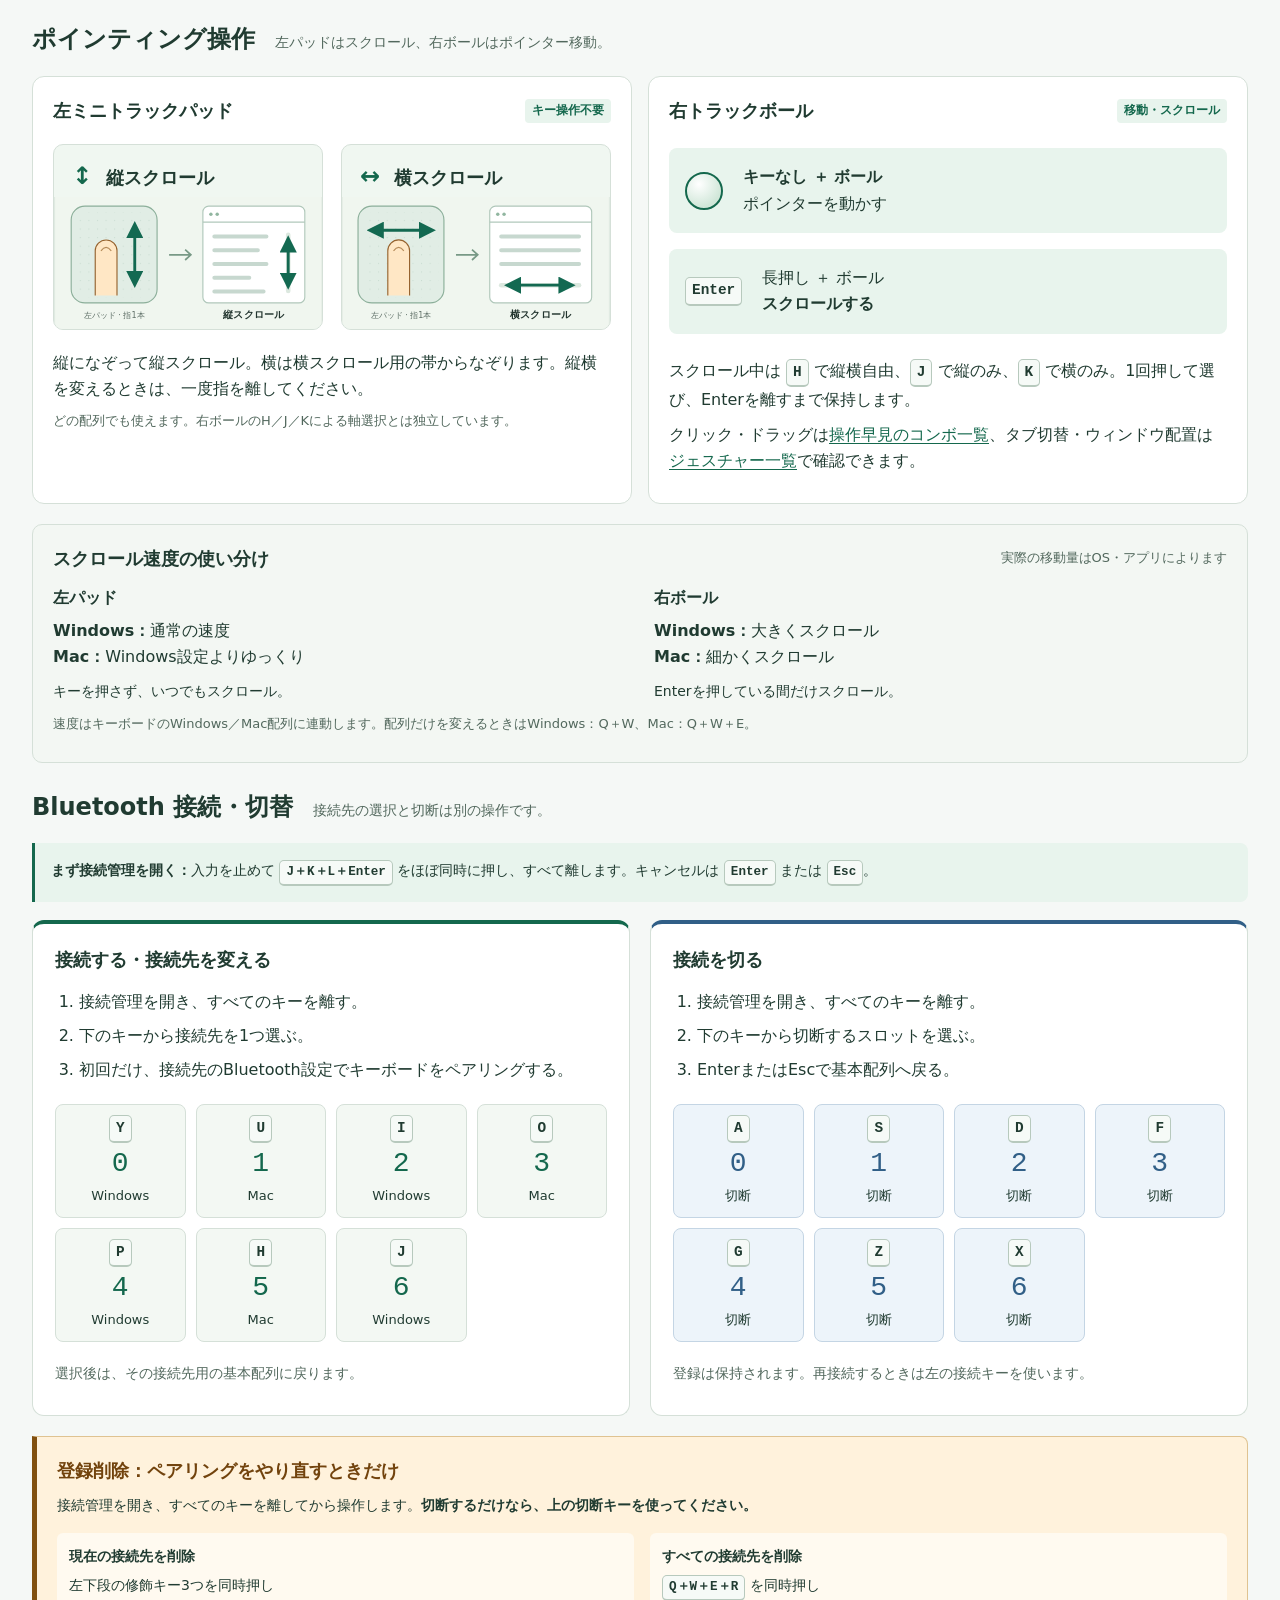
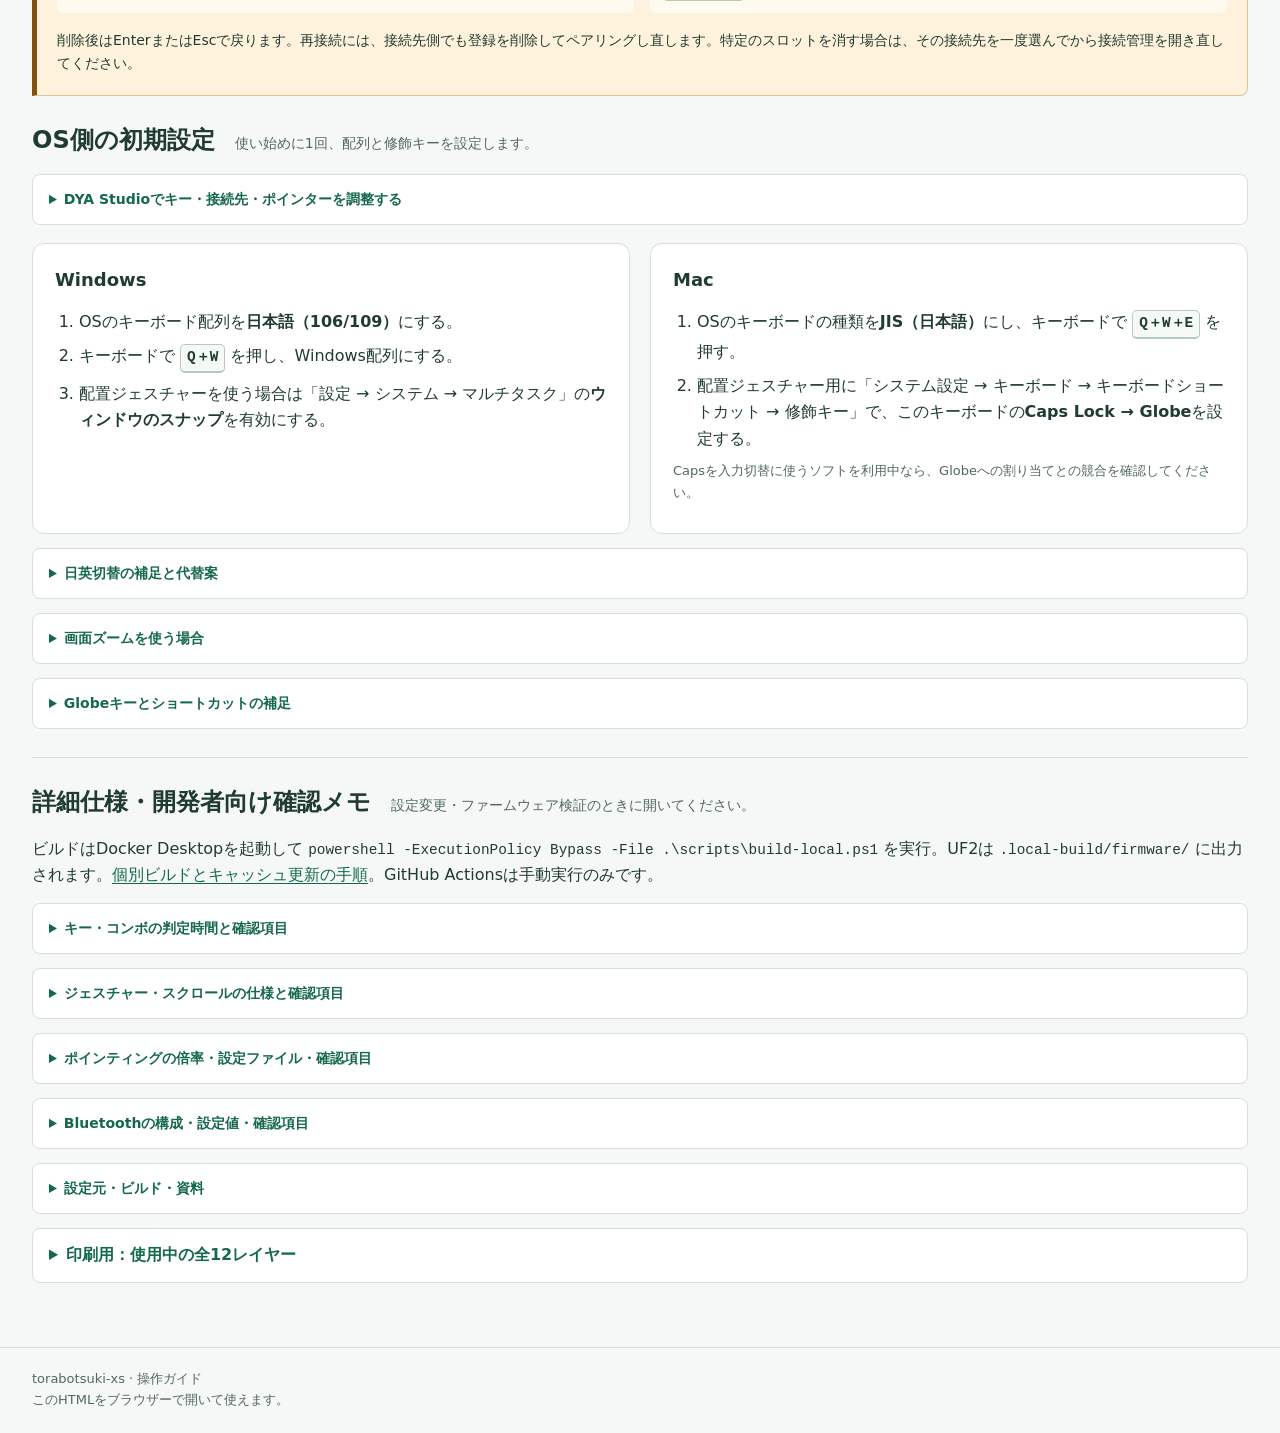
==== commit 9bc5a584: "Support DYA Studio on ZMK v0.3 with seven BLE profiles" ====
--- a/docs/torabotsuki-xs.html
+++ b/docs/torabotsuki-xs.html
@@ -41,6 +41,7 @@
           <div id="main-board" class="board-scroll"></div>
           <div class="legend"><span><i class="dot teal"></i>レイヤー・接続</span><span><i class="dot amber"></i>長押しで修飾</span><span><i class="dot gray"></i>下位配列を引継ぎ</span></div>
           <p class="board-help">大きい文字は短押し、下の小さい文字は長押し。点線のキーは基本配列から引き継ぎます。親指Shiftは押している間だけShift。保持＋文字 → Shift入力、保持＋右ボール左右 → タブ切替。離すと解除します。</p>
+          <p class="board-help">DYA Studioで編集：右側をUSB接続 → <kbd>J＋K＋L＋Enter</kbd> を押して離す → 左親指Shift位置でStudio解除 → <kbd>Enter</kbd> で戻る → <a href="https://studio.dya.cormoran.works/">DYA Studio</a> にUSB接続。</p>
           <div id="combo-preview" class="combo-preview" aria-live="polite">コンボを選ぶと、押すキーが配列上で光ります。</div>
         </section>
         <section id="gestures" class="gesture-reference" aria-labelledby="gesture-title">
@@ -121,6 +122,7 @@
 
   <section id="reference" aria-labelledby="reference-title">
     <div class="section-heading"><h2 id="reference-title">OS側の初期設定</h2><p>使い始めに1回、配列と修飾キーを設定します。</p></div>
+    <details class="setup-notes"><summary>DYA Studioでキー・接続先・ポインターを調整する</summary><p>左右ともDYA対応ファームウェアを書き込み、右側をUSB接続します。接続管理で左親指Shift位置を押してStudio解除、Enterで戻り、Chrome／Edgeから接続します。ポインティング設定は <code>mouse</code>＝右ボール、<code>scroll</code>＝右ボールのスクロール、<code>pad</code>＝左パッド。初期倍率はすべて1で、OS別速度を引き継ぎます。ジェスチャーは専用経路です。</p><p>DYA側の接続先選択では配列は変わりません。WindowsはQ＋W、MacはQ＋W＋Eで切り替えます。<a href="dya-studio.md">対応範囲・移行・保存と実機確認の手順</a>。</p></details>
     <div class="two setup-cards">
       <article class="card"><h3>Windows</h3><ol><li>OSのキーボード配列を<strong>日本語（106/109）</strong>にする。</li><li>キーボードで <kbd>Q＋W</kbd> を押し、Windows配列にする。</li><li>配置ジェスチャーを使う場合は「設定 → システム → マルチタスク」の<strong>ウィンドウのスナップ</strong>を有効にする。</li></ol></article>
       <article class="card"><h3>Mac</h3><ol><li>OSのキーボードの種類を<strong>JIS（日本語）</strong>にし、キーボードで <kbd>Q＋W＋E</kbd> を押す。</li><li>配置ジェスチャー用に「システム設定 → キーボード → キーボードショートカット → 修飾キー」で、このキーボードの<strong>Caps Lock → Globe</strong>を設定する。</li></ol><p class="muted">Capsを入力切替に使うソフトを利用中なら、Globeへの割り当てとの競合を確認してください。</p></article>
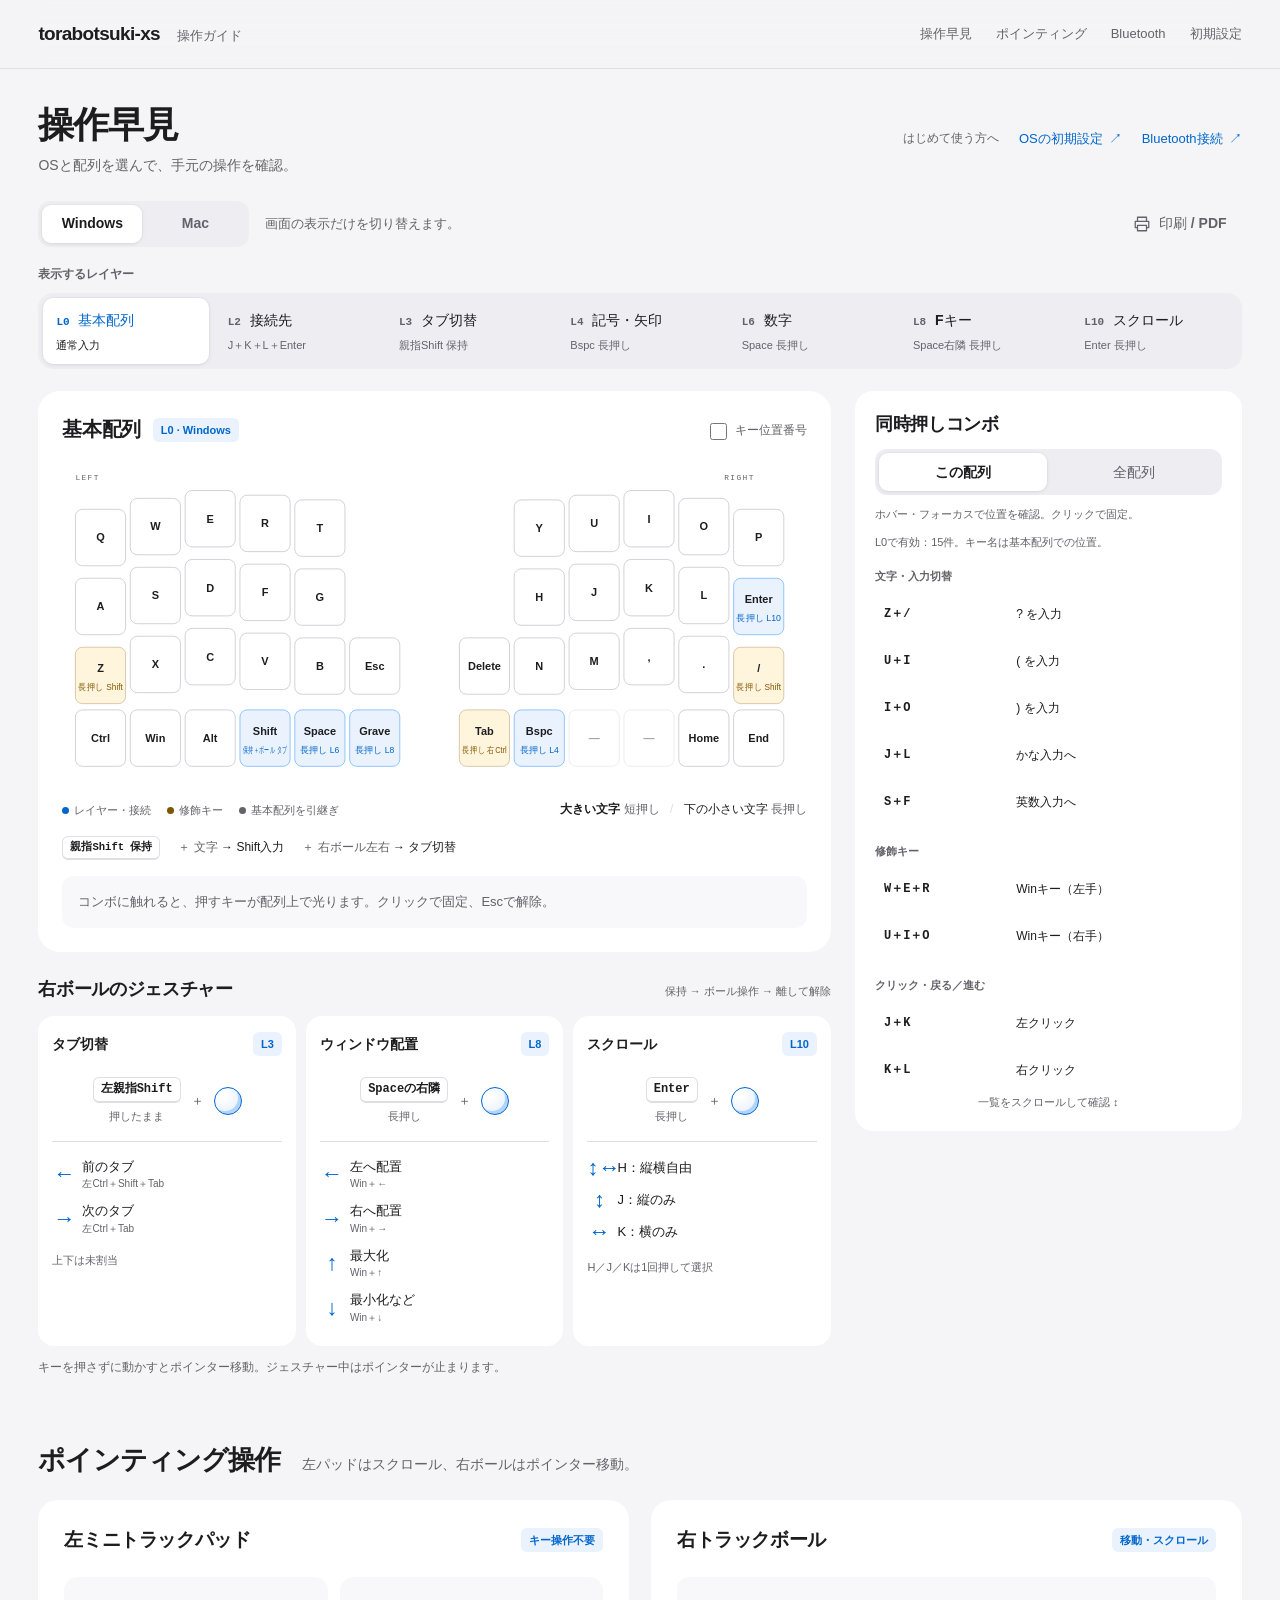
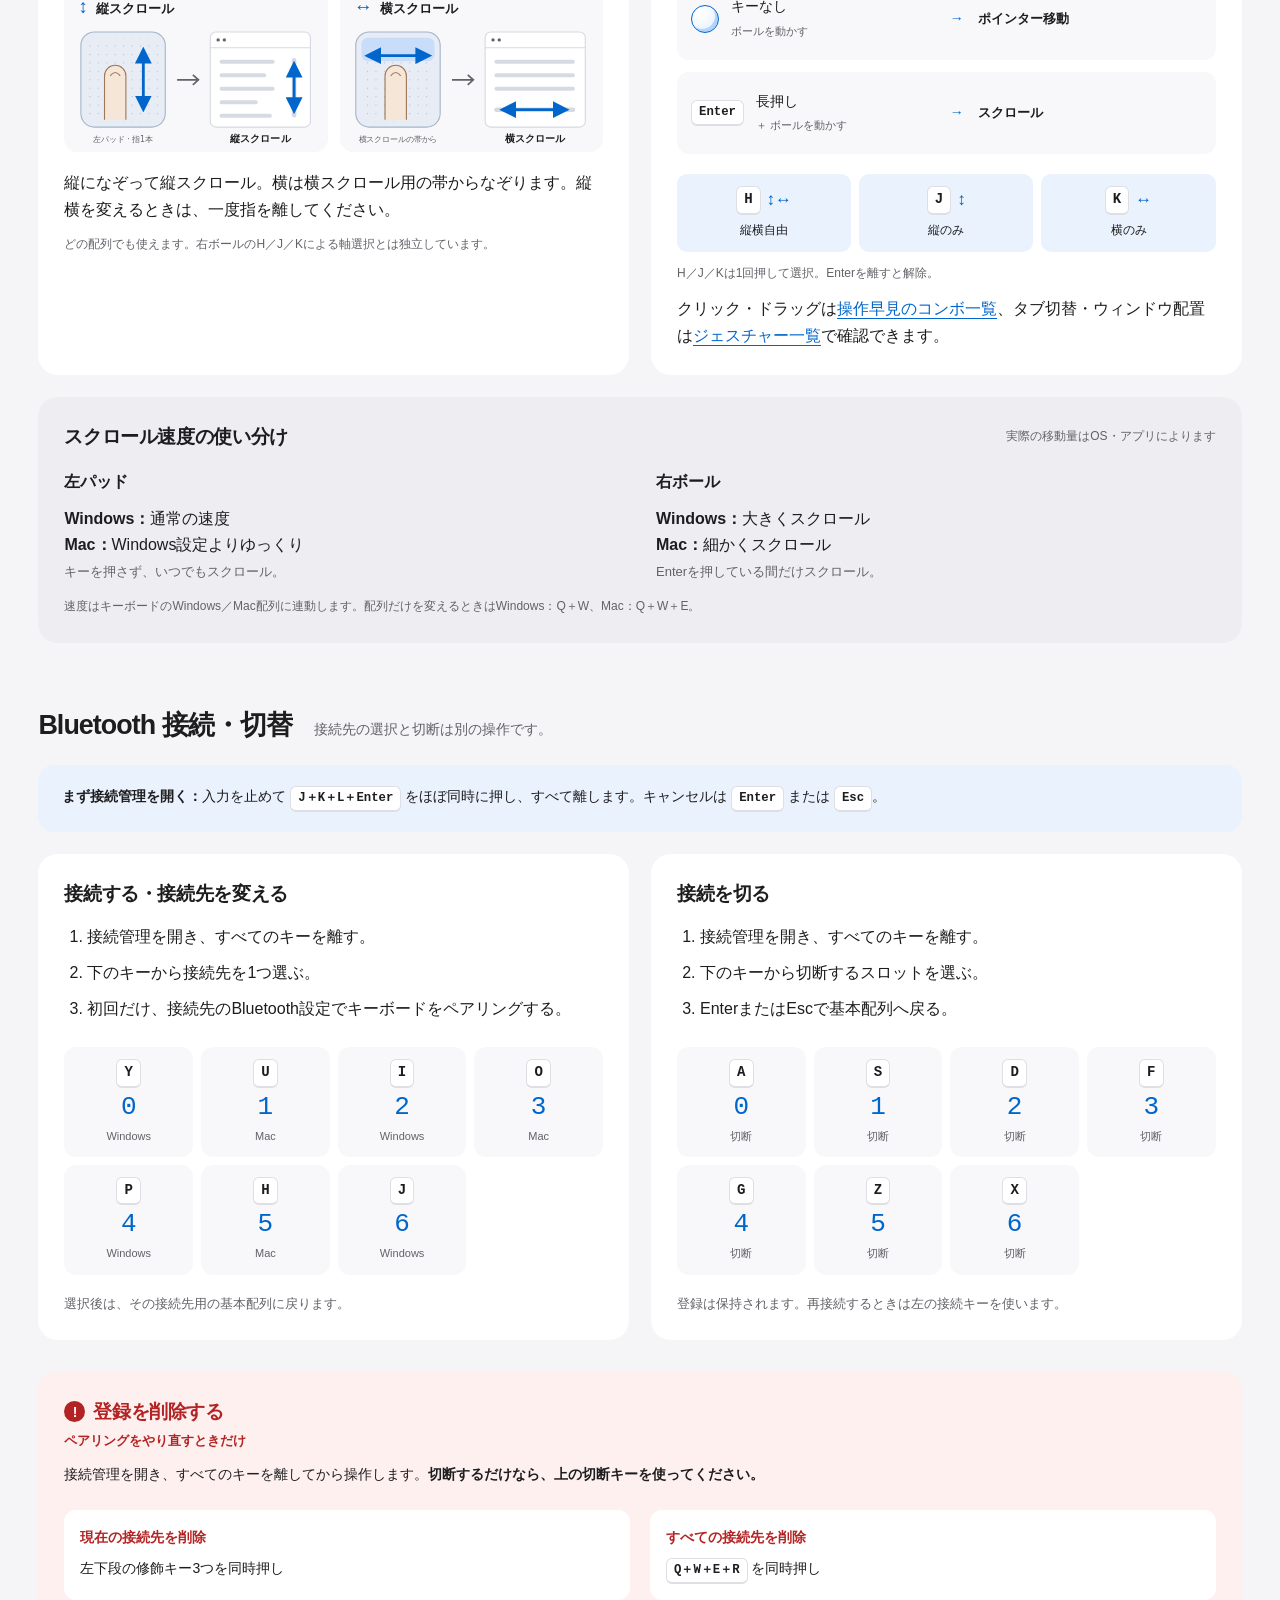
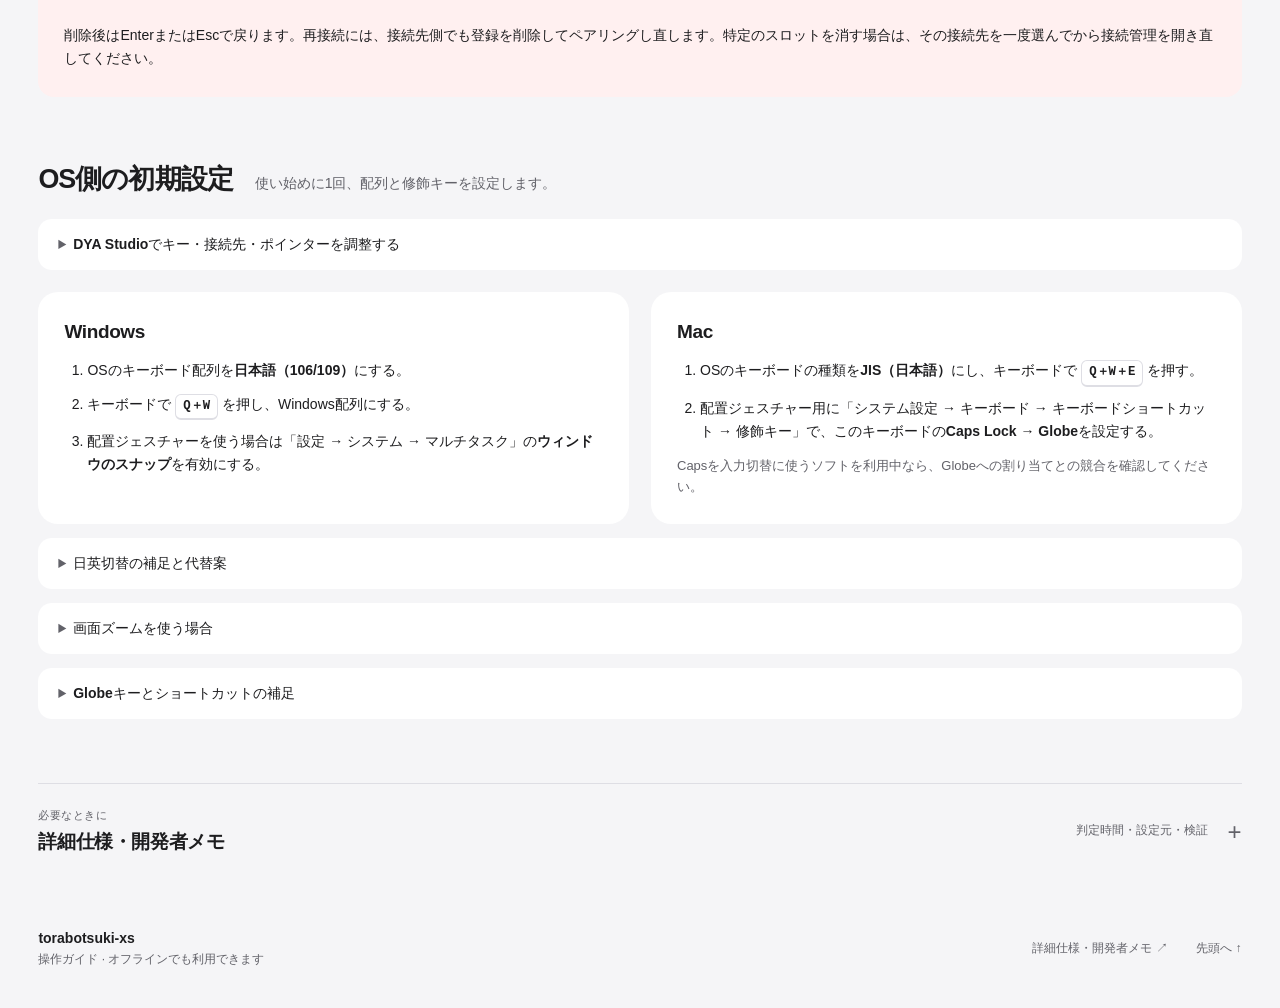
==== commit 97913682: "Refresh keyboard guide with HIG-inspired adjacent combo workspace" ====
--- a/docs/torabotsuki-xs.html
+++ b/docs/torabotsuki-xs.html
@@ -3,6 +3,7 @@
 <head>
   <meta charset="utf-8">
   <meta name="viewport" content="width=device-width, initial-scale=1">
+  <meta name="color-scheme" content="light dark">
   <meta name="description" content="torabotsuki-xs のキー配列、ジェスチャー、コンボ、ポインティング操作、Bluetooth接続を確認する操作ガイド。">
   <title>torabotsuki-xs｜操作ガイド</title>
   <link rel="stylesheet" href="manual.css">
@@ -19,7 +20,6 @@
       <a href="#pointing">ポインティング</a>
       <a href="#bluetooth">Bluetooth</a>
       <a href="#reference">初期設定</a>
-      <a href="#dev-notes">詳細・開発者メモ</a>
     </nav>
   </div>
 </header>
@@ -27,34 +27,39 @@
   <noscript><p class="notice">配列図・ジェスチャー・コンボの表示にはJavaScriptが必要です。ポインティング操作・接続・初期設定はこのまま読めます。</p></noscript>
 
   <section id="layout" aria-labelledby="layout-title">
-    <div class="section-heading"><h2 id="layout-title">操作早見</h2><p>配列を選び、キーとボールの操作を確認。</p></div>
+    <div class="guide-intro">
+      <div class="section-heading"><h2 id="layout-title">操作早見</h2><p>OSと配列を選んで、手元の操作を確認。</p></div>
+      <nav class="getting-started" aria-label="はじめて使う方へ"><span>はじめて使う方へ</span><a href="#reference">OSの初期設定 <span aria-hidden="true">↗</span></a><a href="#bluetooth">Bluetooth接続 <span aria-hidden="true">↗</span></a></nav>
+    </div>
     <div class="explorer">
       <div class="controls">
-        <fieldset><legend>表示するOS</legend><button type="button" data-os="win" aria-pressed="true">Windows</button><button type="button" data-os="mac" aria-pressed="false">Mac</button></fieldset>
+        <fieldset class="segmented os-switch"><legend>表示するOS</legend><button type="button" data-os="win" aria-pressed="true">Windows</button><button type="button" data-os="mac" aria-pressed="false">Mac</button></fieldset>
         <span class="display-note">画面の表示だけを切り替えます。</span>
-        <button type="button" id="print">印刷 / PDF</button>
+        <button type="button" id="print" class="quiet-button"><svg viewBox="0 0 20 20" fill="none" aria-hidden="true"><path d="M5 7V2.5h10V7M5 14H2.5V7h15v7H15M5 11.5h10v6H5z" stroke="currentColor" stroke-width="1.4" stroke-linejoin="round"/></svg>印刷 / PDF</button>
       </div>
-      <div id="layer-buttons" class="layer-tabs" role="group" aria-label="表示するキー配列"></div>
+      <p class="control-label" id="layer-control-label">表示するレイヤー</p>
+      <div id="layer-buttons" class="layer-tabs" role="group" aria-label="表示するキー配列" aria-describedby="layer-control-label"></div>
       <div class="explorer-workspace">
         <section class="keymap-reference" aria-label="選択したキー配列">
-          <div id="layer-description" aria-live="polite"></div>
-          <div id="main-board" class="board-scroll"></div>
-          <div class="legend"><span><i class="dot teal"></i>レイヤー・接続</span><span><i class="dot amber"></i>長押しで修飾</span><span><i class="dot gray"></i>下位配列を引継ぎ</span></div>
-          <p class="board-help">大きい文字は短押し、下の小さい文字は長押し。点線のキーは基本配列から引き継ぎます。親指Shiftは押している間だけShift。保持＋文字 → Shift入力、保持＋右ボール左右 → タブ切替。離すと解除します。</p>
-          <p class="board-help">DYA Studioで編集：右側をUSB接続 → <kbd>J＋K＋L＋Enter</kbd> を押して離す → 左親指Shift位置でStudio解除 → <kbd>Enter</kbd> で戻る → <a href="https://studio.dya.cormoran.works/">DYA Studio</a> にUSB接続。</p>
-          <div id="combo-preview" class="combo-preview" aria-live="polite">コンボを選ぶと、押すキーが配列上で光ります。</div>
+          <div class="board-toolbar"><div id="layer-description" aria-live="polite" aria-atomic="true"></div><label class="position-toggle"><input id="positions" type="checkbox">キー位置番号</label></div>
+          <div id="main-board" class="board-scroll" tabindex="0" role="region" aria-label="キー配列図。狭い画面では横にスクロールできます"></div><p class="board-pan-hint">配列図は左右にスクロールできます ↔</p>
+          <div class="board-caption"><div class="legend"><span><i class="dot teal" aria-hidden="true"></i>レイヤー・接続</span><span><i class="dot amber" aria-hidden="true"></i>修飾キー</span><span><i class="dot gray" aria-hidden="true"></i>基本配列を引継ぎ</span></div><p class="board-help"><span class="input-badge">大きい文字</span> 短押し <span class="caption-separator">/</span> <span class="input-badge secondary">下の小さい文字</span> 長押し</p></div>
+          <div class="thumb-hint" aria-label="親指Shiftの使い方"><kbd>親指Shift 保持</kbd><span>＋ 文字 <b>→ Shift入力</b></span><span>＋ 右ボール左右 <b>→ タブ切替</b></span></div>
+          <div id="combo-preview" class="combo-preview" aria-live="polite" aria-atomic="true">コンボに触れると、押すキーが配列上で光ります。</div>
         </section>
+        <aside class="nearby-combos" aria-labelledby="nearby-title">
+          <div class="reference-heading"><h3 id="nearby-title">同時押しコンボ</h3><a id="combo-board-link" href="#main-board" hidden>配列図で確認 ↑</a></div>
+          <div class="combo-filters segmented" role="group" aria-label="コンボの対象"><button type="button" data-scope="current" aria-pressed="true">この配列</button><button type="button" data-scope="all" aria-pressed="false">全配列</button></div>
+          <p class="combo-instruction">ホバー・フォーカスで位置を確認。クリックで固定。</p>
+          <p id="nearby-summary" class="muted" aria-live="polite"></p>
+          <div id="nearby-list" class="combo-list"></div>
+          <p id="combo-scroll-hint" class="combo-scroll-hint" aria-hidden="true" hidden>一覧をスクロールして確認 ↕</p>
+        </aside>
         <section id="gestures" class="gesture-reference" aria-labelledby="gesture-title">
-          <div class="reference-heading"><h3 id="gesture-title">右ボールのジェスチャー</h3><span>キーを離すと解除</span></div>
+          <div class="reference-heading"><h3 id="gesture-title">右ボールのジェスチャー</h3><span>保持 → ボール操作 → 離して解除</span></div>
           <div id="layer-pointer" class="gesture-cards" aria-live="polite"></div>
           <p class="gesture-footnote">キーを押さずに動かすとポインター移動。ジェスチャー中はポインターが止まります。</p>
         </section>
-        <aside class="nearby-combos" aria-labelledby="nearby-title">
-          <div class="reference-heading"><h3 id="nearby-title">同時押しコンボ</h3></div>
-          <div class="combo-filters" role="group" aria-label="コンボの対象"><button type="button" data-scope="current" aria-pressed="true">この配列</button><button type="button" data-scope="all" aria-pressed="false">全配列</button></div>
-          <p id="nearby-summary" class="muted" aria-live="polite"></p>
-          <div id="nearby-list" class="combo-list"></div>
-        </aside>
       </div>
     </div>
   </section>
@@ -74,10 +79,10 @@
       <article class="card pointing-device">
         <div class="visual-heading"><h3>右トラックボール</h3><span class="pill">移動・スクロール</span></div>
         <div class="ball-guide" aria-label="キーなしで右ボールを動かすとポインター移動。Enterを保持して動かすとスクロール。">
-          <div><span class="ball-symbol device-symbol" aria-hidden="true"></span><span><strong>キーなし ＋ ボール</strong><br>ポインターを動かす</span></div>
-          <div><kbd>Enter</kbd><span>長押し ＋ ボール<br><strong>スクロールする</strong></span></div>
+          <div class="operation-row"><span class="operation-input"><span class="ball-symbol device-symbol" aria-hidden="true"></span><span>キーなし<br><small>ボールを動かす</small></span></span><span class="result-arrow" aria-hidden="true">→</span><strong>ポインター移動</strong></div>
+          <div class="operation-row"><span class="operation-input"><kbd>Enter</kbd><span>長押し<br><small>＋ ボールを動かす</small></span></span><span class="result-arrow" aria-hidden="true">→</span><strong>スクロール</strong></div>
         </div>
-        <p>スクロール中は <kbd>H</kbd> で縦横自由、<kbd>J</kbd> で縦のみ、<kbd>K</kbd> で横のみ。1回押して選び、Enterを離すまで保持します。</p>
+        <div class="axis-options" aria-label="Enter保持中のスクロール軸"><div><kbd>H</kbd><b aria-hidden="true">↕↔</b><span>縦横自由</span></div><div><kbd>J</kbd><b aria-hidden="true">↕</b><span>縦のみ</span></div><div><kbd>K</kbd><b aria-hidden="true">↔</b><span>横のみ</span></div></div><p class="visual-caption">H／J／Kは1回押して選択。Enterを離すと解除。</p>
         <p>クリック・ドラッグは<a href="#layout">操作早見のコンボ一覧</a>、タブ切替・ウィンドウ配置は<a href="#gestures">ジェスチャー一覧</a>で確認できます。</p>
       </article>
     </div>
@@ -113,7 +118,7 @@
       </article>
     </div>
     <article class="notice warning delete-card" aria-labelledby="delete-title">
-      <h3 id="delete-title">登録削除：ペアリングをやり直すときだけ</h3>
+      <h3 id="delete-title"><span class="destructive-symbol" aria-hidden="true">!</span> 登録を削除する</h3><p class="destructive-label">ペアリングをやり直すときだけ</p>
       <p>接続管理を開き、すべてのキーを離してから操作します。<strong>切断するだけなら、上の切断キーを使ってください。</strong></p>
       <dl class="delete-actions"><div><dt>現在の接続先を削除</dt><dd>左下段の修飾キー3つを同時押し</dd></div><div><dt>すべての接続先を削除</dt><dd><kbd>Q＋W＋E＋R</kbd> を同時押し</dd></div></dl>
       <p>削除後はEnterまたはEscで戻ります。再接続には、接続先側でも登録を削除してペアリングし直します。特定のスロットを消す場合は、その接続先を一度選んでから接続管理を開き直してください。</p>
@@ -133,10 +138,9 @@
   </section>
 
   <section id="dev-notes" aria-labelledby="dev-title">
-    <div class="section-heading"><h2 id="dev-title">詳細仕様・開発者向け確認メモ</h2><p>設定変更・ファームウェア検証のときに開いてください。</p></div>
+    <details id="dev-disclosure" class="developer-disclosure"><summary><h2 id="dev-title"><span class="eyebrow">必要なときに</span>詳細仕様・開発者メモ</h2><span class="disclosure-caption">判定時間・設定元・検証</span></summary><div class="developer-content">
     <p>ビルドはDocker Desktopを起動して <code>powershell -ExecutionPolicy Bypass -File .\scripts\build-local.ps1</code> を実行。UF2は <code>.local-build/firmware/</code> に出力されます。<a href="local-build.md">個別ビルドとキャッシュ更新の手順</a>。GitHub Actionsは手動実行のみです。</p>
     <details class="technical-notes"><summary>キー・コンボの判定時間と確認項目</summary>
-      <label class="position-toggle"><input id="positions" type="checkbox">配列図にキー位置番号を表示</label>
       <table><caption>現在の判定値</caption><thead><tr><th>操作</th><th>仕様</th></tr></thead><tbody><tr><td>Z／左Shift</td><td>tap-preferred、200ms</td></tr><tr><td>/／右Shift、Space／数字配列</td><td>tap-preferred、150ms</td></tr><tr><td>親指Shift</td><td>押下で左ShiftとL3のジェスチャーを有効化、解放で両方解除。専用ビヘイビア（<code>src/thumb_shift.c</code>）で処理し、マクロ・ワンショットShift・2回押し判定なし。タブ切替中は保持中のShiftをマスク。</td></tr><tr><td>Z＋/の「？」</td><td>100ms以内、直前の待ち時間0ms。L0／L1・L3・L6〜L11で有効。</td></tr><tr><td>Bluetooth管理を開く</td><td>直前200ms入力なし、4キーを50ms以内。</td></tr><tr><td>F配列のA＋S＋D</td><td>直前150ms入力なし、50ms以内。Win：Alt＋F4、Mac：Cmd＋Q。</td></tr></tbody></table>
       <p>Z＋/の押下順は不問。単独のZ／/がコンボ待ちで最大100ms保留される場合があります。文字として「z・」を打つときはキーを重ねずに離します。コンボ不成立時はZを200ms保持してから/を短押しするとShift＋/になります。</p>
       <p>書き込み後の確認：両OSでZ→/と/→Z、各キー単独、Z→A、Z→Enterの短押し／200ms保持を確認します。Zを150〜199msで離したときの文字入力、Spaceの素早い変換と長押し後の数字入力、L2・L4／L5での既存操作、親指を保持してA／Enterを押したShift入力、解放後の通常入力、2回押してもCapsが切り替わらないこと、親指の解放後にShiftが残らないこと、S＋D＋FでワンショットShiftにならずS＋Fの英数コンボが使えることも確認してください。実機動作は未確認です。</p>
@@ -162,8 +166,9 @@
     </details>
     <details class="technical-notes"><summary>設定元・ビルド・資料</summary><p>操作ガイドは <code>config/keymap.keymap</code> を元にしています。配列・コンボ変更時は <code>python docs/generate-keymap.py</code> で <code>docs/keymap-data.js</code> を再生成します。生成データは手編集しません。</p><p>ビルド構成は <code>build.yaml</code> と <code>.github/workflows/build.yml</code>。ファームウェアのビルド・実機検証と、HTMLの表示確認は別の検証です。Studioで実機を変更した場合は図と異なることがあります。</p><p><a href="../config/keymap.keymap">キーマップ</a> ／ <a href="../README.md">README</a> ／ <a href="design-notes.md">ガイドのデザイン方針</a></p></details>
     <details id="print-layers"><summary>印刷用：使用中の全12レイヤー</summary><div id="all-layers"></div></details>
+    </div></details>
   </section>
 </main>
-<footer>torabotsuki-xs · 操作ガイド <span>このHTMLをブラウザーで開いて使えます。</span></footer>
+<footer><div><strong>torabotsuki-xs</strong><span>操作ガイド · オフラインでも利用できます</span></div><a href="#dev-notes">詳細仕様・開発者メモ <span aria-hidden="true">↗</span></a><a href="#main">先頭へ ↑</a></footer>
 </body>
 </html>
--- a/docs/manual.css
+++ b/docs/manual.css
@@ -1,290 +1,449 @@
+/* Content first: quiet surfaces, explicit selection, consistent spacing. */
 :root {
-  color-scheme: light;
-  --paper: #f5f8f6;
-  --ink: #203b31;
-  --muted: #52685d;
-  --line: #d5e0d8;
-  --green: #14684d;
-  --mint: #e8f4ed;
-  --amber: #81500f;
-  --yellow: #fff2dc;
+  color-scheme: light dark;
+  --paper: #f5f5f7;
+  --surface: #ffffff;
+  --surface-secondary: #eeeef2;
+  --surface-tertiary: #f8f8fa;
+  --ink: #1d1d1f;
+  --muted: #626269;
+  --line: #dedee4;
+  --accent: #0066cc;
+  --accent-strong: #0055b3;
+  --accent-tint: #eaf2fd;
+  --accent-ring: #74b8ff;
+  --accent-glow: #007aff40;
+  --amber: #815600;
+  --yellow: #fff5dd;
+  --danger: #b42323;
+  --danger-tint: #fff0f0;
+  --key-fill: #ffffff;
+  --key-stroke: #c6c6cf;
+  --key-inherit: #f0f0f4;
+  --segment-selection: #ffffff;
+  --selection-shadow: 0 1px 4px #00000014, 0 0 0 1px #00000005;
+  --header-surface: #f5f5f7e8;
+  --green: var(--accent);
+  --mint: var(--accent-tint);
 }
 * { box-sizing: border-box; }
-html { scroll-padding-top: 85px; }
-body { margin: 0; color: var(--ink); background: var(--paper); font: 16px/1.65 system-ui, -apple-system, "Segoe UI", "Noto Sans JP", sans-serif; }
-a { color: var(--green); text-underline-offset: 3px; }
+html { scroll-padding-top: 96px; scroll-behavior: smooth; }
+body { margin: 0; color: var(--ink); background: var(--paper); font: 16px/1.65 -apple-system, BlinkMacSystemFont, "Segoe UI", "Noto Sans JP", sans-serif; -webkit-font-smoothing: antialiased; }
+a { color: var(--accent); text-underline-offset: 4px; text-decoration-thickness: 1px; }
+a:hover { text-decoration: underline; }
 button, input { font: inherit; }
-button { cursor: pointer; border: 1px solid var(--line); background: white; color: var(--ink); border-radius: 7px; padding: 7px 12px; font-size: 14px; }
-button:hover { border-color: var(--green); background: var(--mint); }
-button[aria-pressed=true] { background: var(--green); color: white; border-color: var(--green); }
-button:disabled { opacity: .5; cursor: default; }
-:focus-visible { outline: 3px solid #b66b13; outline-offset: 3px; }
-.skip { position: fixed; top: -100px; left: 16px; z-index: 5; background: white; padding: 8px; }
-.skip:focus { top: 8px; }
+button { min-height: 44px; cursor: pointer; border: 1px solid transparent; border-radius: 10px; background: var(--surface); color: var(--ink); padding: 9px 14px; font-size: 14px; font-weight: 550; transition: background-color .18s ease, color .18s ease, box-shadow .18s ease; }
+button:hover { background: var(--accent-tint); }
+button[aria-pressed="true"] { color: var(--accent); background: var(--accent-tint); }
+button:disabled { opacity: .45; cursor: default; }
+:focus-visible { outline: 3px solid var(--accent); outline-offset: 4px; }
+input[type="checkbox"] { width: 17px; height: 17px; margin: 0; accent-color: var(--accent); }
+.skip { position: fixed; top: -100px; left: 16px; z-index: 10; border-radius: 8px; background: var(--surface); padding: 10px 16px; }
+.skip:focus { top: 10px; }
 h1, h2, h3, h4, p { margin: 0; }
-h2 { font-size: 24px; line-height: 1.4; }
-h3 { font-size: 18px; line-height: 1.5; }
-h4 { font-size: 16px; line-height: 1.5; }
-p + p { margin-top: 10px; }
-ul, ol { padding-left: 24px; }
-li + li { margin-top: 8px; }
-kbd { display: inline-block; padding: 2px 6px; border: 1px solid #b7c9bd; border-bottom-width: 2px; border-radius: 5px; background: #f6faf7; color: var(--ink); font: 600 .9em/1.5 ui-monospace, Consolas, monospace; }
-code { font: .9em/1.5 ui-monospace, Consolas, monospace; overflow-wrap: anywhere; }
-.header-inner, main, footer { width: 100%; max-width: 1560px; margin: auto; padding-left: 32px; padding-right: 32px; }
-.site-header { position: sticky; top: 0; z-index: 3; background: white; border-bottom: 1px solid var(--line); }
-.header-inner { display: flex; justify-content: space-between; align-items: center; gap: 20px; min-height: 66px; }
-h1 { font-size: 23px; letter-spacing: -.02em; }
-h1 span { margin-left: 10px; font-size: 15px; font-weight: 500; color: var(--muted); }
-nav { display: flex; flex-wrap: wrap; gap: 22px; }
-nav a { font-size: 14px; text-decoration: none; font-weight: 650; }
-main { padding-bottom: 40px; }
-main > section { margin-top: 28px; }
-.section-heading { display: flex; align-items: baseline; flex-wrap: wrap; gap: 8px 20px; margin-bottom: 16px; }
+h2 { font-size: clamp(24px, 2.1vw, 30px); line-height: 1.35; letter-spacing: -.035em; font-weight: 650; }
+h3 { font-size: 19px; line-height: 1.45; font-weight: 650; letter-spacing: -.02em; }
+h4 { font-size: 16px; line-height: 1.45; font-weight: 600; }
+p + p { margin-top: 12px; }
+ul, ol { padding-left: 23px; }
+li + li { margin-top: 10px; }
+kbd { display: inline-block; padding: 3px 7px; border: 1px solid var(--line); border-bottom-width: 2px; border-radius: 6px; background: var(--surface); color: var(--ink); font: 600 .88em/1.4 ui-monospace, "SFMono-Regular", Consolas, monospace; white-space: nowrap; }
+code { font: .88em/1.5 ui-monospace, "SFMono-Regular", Consolas, monospace; overflow-wrap: anywhere; }
+.header-inner, main, footer { width: 100%; max-width: 1480px; margin: auto; padding-inline: clamp(20px, 3vw, 44px); }
+.site-header { position: sticky; top: 0; z-index: 5; background: var(--header-surface); backdrop-filter: blur(18px); -webkit-backdrop-filter: blur(18px); border-bottom: 1px solid var(--line); }
+.header-inner { display: flex; justify-content: space-between; align-items: center; gap: 24px; min-height: 68px; }
+h1 { font-size: 19px; letter-spacing: -.035em; font-weight: 650; white-space: nowrap; }
+h1 span { margin-left: 12px; color: var(--muted); font-size: 13px; font-weight: 450; letter-spacing: 0; }
+nav { display: flex; flex-wrap: wrap; gap: 6px 24px; align-items: center; }
+nav a { min-height: 44px; display: inline-flex; align-items: center; color: var(--muted); font-size: 13px; text-decoration: none; }
+nav a:hover { color: var(--accent); }
+main { padding-bottom: 24px; }
+main > section { margin-top: 64px; }
+#layout { margin-top: 32px; }
+.section-heading { display: flex; flex-wrap: wrap; align-items: baseline; gap: 8px 22px; margin-bottom: 22px; }
 .section-heading > p { color: var(--muted); font-size: 14px; }
-.card { background: white; border: 1px solid var(--line); border-radius: 12px; padding: 22px; min-width: 0; }
-.card h3 { margin-bottom: 10px; }
-.card p { margin: 8px 0; }
-.two { display: grid; grid-template-columns: repeat(2,minmax(0,1fr)); gap: 20px; margin-top: 18px; }
+.guide-intro { display: flex; align-items: center; justify-content: space-between; gap: 24px; margin-bottom: 24px; }
+.guide-intro .section-heading { display: block; margin: 0; }
+.guide-intro h2 { font-size: 36px; }
+.guide-intro .section-heading p { margin-top: 4px; }
+.getting-started { justify-content: end; gap: 0 20px; }
+.getting-started > span { font-size: 12px; color: var(--muted); }
+.getting-started a { color: var(--accent); gap: 6px; }
+.controls { display: flex; align-items: center; flex-wrap: wrap; gap: 16px; margin-bottom: 18px; }
+fieldset { border: 0; padding: 0; margin: 0; }
+.controls legend { position: absolute; width: 1px; height: 1px; clip-path: inset(50%); overflow: hidden; white-space: nowrap; }
+.segmented { display: inline-flex; padding: 4px; gap: 3px; background: var(--surface-secondary); border-radius: 12px; }
+.segmented button { flex: 1; min-width: 100px; min-height: 38px; padding: 6px 18px; border: 0; border-radius: 9px; background: transparent; color: var(--muted); white-space: nowrap; }
+.segmented button:hover { color: var(--ink); background: var(--surface-tertiary); }
+.segmented button[aria-pressed="true"] { color: var(--ink); background: var(--segment-selection); box-shadow: var(--selection-shadow); font-weight: 650; }
+.controls .display-note { margin: 0; }
 .muted, .display-note { color: var(--muted); font-size: 13px; }
-.controls { display: flex; align-items: center; gap: 20px; flex-wrap: wrap; margin-bottom: 14px; }
-fieldset { border: 0; padding: 0; margin: 0; }
-legend { color: var(--muted); font-size: 13px; margin-bottom: 4px; }
-.controls legend { position: absolute; width: 1px; height: 1px; padding: 0; clip-path: inset(50%); overflow: hidden; white-space: nowrap; }
-fieldset button + button { margin-left: 4px; }
-.position-toggle { display: flex; align-items: center; gap: 6px; font-size: 14px; }
+.quiet-button { display: inline-flex; align-items: center; justify-content: center; gap: 8px; color: var(--muted); background: transparent; }
+.quiet-button svg { width: 18px; height: 18px; }
 .controls #print { margin-left: auto; }
-.display-note { margin: 8px 0 14px; }
-.layer-tabs { display: grid; grid-template-columns: repeat(7,minmax(0,1fr)); gap: 7px; margin-bottom: 20px; }
-.layer-tabs button { text-align: left; padding: 9px 10px; min-width: 0; }
+.control-label { color: var(--muted); font-size: 12px; font-weight: 600; margin-bottom: 9px; }
+.layer-tabs { display: grid; grid-template-columns: repeat(7, minmax(0,1fr)); gap: 6px; padding: 5px; background: var(--surface-secondary); border-radius: 15px; margin-bottom: 22px; }
+.layer-tabs button { text-align: left; min-width: 0; padding: 10px 12px; background: transparent; }
 .layer-tabs button span, .layer-tabs button small { display: block; }
-.layer-tabs button b { font: 700 12px ui-monospace, monospace; margin-right: 5px; }
-.layer-tabs button small { color: var(--muted); font-size: 12px; line-height: 1.4; margin-top: 4px; }
-.layer-tabs button[aria-pressed=true] small { color: #d8eee2; }
-.explorer-workspace { display: grid; grid-template-columns: minmax(0,1fr) 330px; grid-template-rows: min-content 1fr; grid-template-areas: "keymap combos" "gestures combos"; gap: 18px 24px; align-items: start; }
-.keymap-reference { grid-area: keymap; background: white; border: 1px solid var(--line); border-radius: 12px; padding: 14px; min-width: 0; }
-.layer-intro { display: flex; align-items: center; flex-wrap: wrap; gap: 10px; }
-#layer-description > p { font-size: 14px; color: var(--muted); margin-top: 4px; }
-.pill { display: inline-block; background: var(--mint); color: var(--green); padding: 2px 7px; border-radius: 4px; font-size: 12px; font-weight: 650; white-space: nowrap; }
-.board-scroll { overflow: auto; padding: 6px 0; }
-.keyboard { display: block; width: 100%; height: auto; min-width: 580px; }
-#main-board .keyboard { max-height: 320px; }
-.key rect { fill: white; stroke: #adc1b3; stroke-width: 1.2; }
-.key .key-label { fill: var(--ink); font: 650 14px system-ui, sans-serif; text-anchor: middle; }
-.key .key-sub { fill: var(--green); font: 11px system-ui, sans-serif; text-anchor: middle; }
+.layer-tabs button span { font-size: 14px; }
+.layer-tabs button b { font: 550 11px ui-monospace, monospace; margin-right: 5px; color: var(--muted); }
+.layer-tabs button small { font-size: 11px; font-weight: 400; line-height: 1.5; margin-top: 4px; color: var(--muted); }
+.layer-tabs button:hover { background: var(--surface-tertiary); }
+.layer-tabs button[aria-pressed="true"] { background: var(--segment-selection); color: var(--accent); box-shadow: var(--selection-shadow); }
+.layer-tabs button[aria-pressed="true"] b { color: var(--accent); }
+.layer-tabs button[aria-pressed="true"] small { color: var(--ink); }
+.explorer-workspace { display: grid; grid-template-columns: minmax(0,2.05fr) minmax(0,1fr); grid-template-rows: min-content 1fr; grid-template-areas: "keymap combos" "gestures combos"; gap: 24px; align-items: start; }
+.keymap-reference { grid-area: keymap; background: var(--surface); border-radius: 22px; padding: 24px; min-width: 0; }
+.board-toolbar { display: flex; align-items: start; justify-content: space-between; gap: 16px; margin-bottom: 10px; }
+.layer-intro { display: flex; flex-wrap: wrap; align-items: center; gap: 12px; }
+.layer-intro h3 { font-size: 20px; }
+#layer-description > p { color: var(--muted); font-size: 13px; margin-top: 6px; }
+.position-toggle { display: inline-flex; align-items: center; gap: 8px; color: var(--muted); font-size: 12px; white-space: nowrap; min-height: 32px; cursor: pointer; }
+.pill { display: inline-block; border-radius: 6px; background: var(--accent-tint); color: var(--accent); padding: 3px 8px; font-size: 11px; font-weight: 600; white-space: nowrap; }
+.board-scroll { overflow-x: auto; padding: 10px 4px; scrollbar-width: thin; scrollbar-color: var(--line) transparent; overscroll-behavior-x: contain; }
+.keyboard { display: block; width: 100%; min-width: 760px; height: auto; }
+#main-board .keyboard { max-width: 1080px; margin-inline: auto; }
+.key rect { fill: var(--key-fill); stroke: var(--key-stroke); stroke-width: 1; transition: fill .18s ease, stroke .18s ease, filter .18s ease; }
+.key .key-label { fill: var(--ink); font: 600 14px -apple-system, BlinkMacSystemFont, "Segoe UI", sans-serif; text-anchor: middle; }
+.key .key-sub { fill: var(--accent); font: 11px -apple-system, BlinkMacSystemFont, "Segoe UI", sans-serif; text-anchor: middle; }
 .key .key-pos { fill: var(--muted); font: 10px ui-monospace, monospace; }
 .key .key-base { fill: var(--muted); font: 10px system-ui, sans-serif; text-anchor: end; }
-.key.layer rect { fill: var(--mint); stroke: #8ab69b; }
-.key.mod rect { fill: var(--yellow); stroke: #ceac72; }
+.key.layer rect { fill: var(--accent-tint); stroke: var(--accent-ring); }
+.key.mod rect { fill: var(--yellow); stroke: color-mix(in srgb, var(--amber) 40%, var(--surface)); }
 .key.mod .key-sub { fill: var(--amber); }
-.key.inherited rect { fill: #f1f5f1; stroke-dasharray: 3 3; }
-.key.inactive { opacity: .38; }
-.key.selected rect { fill: var(--green); stroke: var(--green); stroke-width: 2; }
-.key.selected .key-label, .key.selected .key-sub, .key.selected .key-pos, .key.selected .key-base { fill: white; }
+.key.inherited rect { fill: var(--key-inherit); stroke-dasharray: 3 3; }
+.key.inactive { opacity: .4; }
+.key.selected rect { fill: var(--accent); stroke: var(--accent-ring); stroke-width: 3; stroke-dasharray: none; filter: drop-shadow(0 0 5px var(--accent-glow)); }
+.key.selected :is(.key-label,.key-sub,.key-pos,.key-base) { fill: #fff; }
 .key.inactive.selected { opacity: 1; }
-.keyboard .hand { font: 11px ui-monospace, monospace; letter-spacing: .1em; fill: var(--muted); }
-.legend { display: flex; flex-wrap: wrap; gap: 6px 16px; font-size: 12px; color: var(--muted); }
-.dot { display: inline-block; width: 8px; height: 8px; border-radius: 50%; margin-right: 5px; }
-.teal { background: var(--green); }.amber { background: var(--amber); }.gray { background: #8c9d90; }
-.combo-preview { border-top: 1px solid var(--line); padding-top: 9px; margin-top: 10px; font-size: 14px; }
-.combo-preview button { padding: 3px 7px; }
-.combo-preview details { border: 0; padding: 0; margin-top: 6px; font-size: 13px; }
-.reference-heading { display: flex; align-items: baseline; justify-content: space-between; gap: 8px; margin-bottom: 10px; }
-.reference-heading > span { color: var(--muted); font-size: 13px; }
+.keyboard .hand { fill: var(--muted); font: 10px ui-monospace, monospace; letter-spacing: .18em; }
+.board-pan-hint { display: none; color: var(--muted); font-size: 12px; margin-bottom: 12px; }
+.board-caption { display: flex; justify-content: space-between; align-items: center; flex-wrap: wrap; gap: 12px; margin-top: 8px; }
+.legend { display: flex; flex-wrap: wrap; gap: 6px 16px; color: var(--muted); font-size: 11px; }
+.dot { display: inline-block; width: 7px; height: 7px; margin-right: 5px; border-radius: 50%; }
+.teal { background: var(--accent); }
+.amber { background: var(--amber); }
+.gray { background: var(--muted); }
+.board-help { color: var(--muted); font-size: 12px; }
+.input-badge { font-weight: 650; color: var(--ink); }
+.input-badge.secondary { font-weight: 450; }
+.caption-separator { margin-inline: 7px; color: var(--line); }
+.thumb-hint { display: flex; flex-wrap: wrap; align-items: center; gap: 6px 18px; margin-block: 16px; color: var(--muted); font-size: 12px; }
+.thumb-hint b { font-weight: 500; color: var(--ink); }
+.combo-preview { display: flex; flex-wrap: wrap; align-items: center; gap: 6px 12px; min-height: 52px; padding: 14px 16px; background: var(--surface-tertiary); border-radius: 12px; color: var(--muted); font-size: 13px; transition: background-color .18s ease, box-shadow .18s ease; }
+.combo-preview.has-preview { color: var(--ink); background: var(--accent-tint); box-shadow: inset 3px 0 var(--accent); }
+.combo-preview.is-destructive { background: var(--danger-tint); box-shadow: inset 3px 0 var(--danger); }
+.combo-preview button { padding: 6px 10px; min-height: 36px; font-size: 12px; }
+.combo-preview .preview-clear { margin-left: auto; color: var(--accent); background: transparent; }
+.combo-preview details { flex-basis: 100%; border: 0; padding: 0; margin: 2px 0 0; background: transparent; font-size: 12px; }
+.combo-preview details summary { padding: 0; min-height: 30px; }
+.preview-keys { font-weight: 600; }
+.preview-result { font-weight: 600; }
+.preview-shortcut { display: flex; flex-wrap: wrap; align-items: center; gap: 8px; }
+.preview-arrow { color: var(--accent); }
+.reference-heading { display: flex; align-items: baseline; justify-content: space-between; flex-wrap: wrap; gap: 6px 12px; margin-bottom: 14px; }
+.reference-heading h3 { font-size: 18px; }
+.reference-heading > span { color: var(--muted); font-size: 11px; }
+.reference-heading > a { font-size: 12px; text-decoration: none; }
+[hidden] { display: none !important; }
 .gesture-reference { grid-area: gestures; min-width: 0; }
 .gesture-cards { display: grid; grid-template-columns: repeat(3,minmax(0,1fr)); gap: 10px; }
-.gesture-card { background: white; border: 1px solid var(--line); border-radius: 10px; padding: 13px; min-width: 0; }
-.gesture-card.is-current { border-color: var(--green); box-shadow: inset 0 3px var(--green); }
-.gesture-card-heading { display: flex; align-items: baseline; justify-content: space-between; gap: 4px; }
-.gesture-card h4 { font-size: 15px; }
-.gesture-trigger { display: flex; align-items: center; justify-content: center; gap: 12px; padding: 6px 0; margin: 6px 0; border-bottom: 1px solid var(--line); }
+.gesture-card { position: relative; min-width: 0; background: var(--surface); border-radius: 16px; padding: 16px 14px; transition: background-color .2s ease, box-shadow .2s ease; }
+.gesture-card.is-current { background: var(--accent-tint); box-shadow: inset 0 3px var(--accent); }
+.gesture-card-heading { display: flex; justify-content: space-between; align-items: center; gap: 6px; }
+.gesture-card h4 { font-size: 14px; }
+.gesture-trigger { display: flex; align-items: center; justify-content: center; gap: 10px; padding-block: 16px; margin-block: 5px 10px; border-bottom: 1px solid var(--line); }
 .hold-key { display: flex; flex-direction: column; align-items: center; }
-.hold-key kbd { font-size: 14px; }
-.hold-key small { color: var(--muted); font-size: 12px; line-height: 1.3; margin-top: 3px; }
-.gesture-join { color: var(--muted); }
-.ball-symbol { display: inline-block; width: 27px; height: 27px; border: 2px solid var(--green); border-radius: 50%; background: radial-gradient(circle at 35% 30%, white, #d1e7d9 70%); }
+.hold-key kbd { font-size: 12px; }
+.hold-key small { margin-top: 4px; color: var(--muted); font-size: 11px; }
+.gesture-join { color: var(--muted); font-size: 13px; }
+.ball-symbol { display: inline-block; flex-shrink: 0; width: 28px; height: 28px; border: 1.5px solid var(--accent); border-radius: 50%; background: radial-gradient(circle at 32% 28%, var(--surface) 10%, var(--accent-tint) 70%); box-shadow: inset -3px -3px 0 var(--accent-glow); }
 .direction-list { margin: 0; }
-.direction-list > div { display: grid; grid-template-columns: 27px minmax(0,1fr); align-items: center; gap: 6px; padding: 2px 0; }
-.direction-list dt { font-size: 23px; line-height: 1; color: var(--green); font-weight: 650; text-align: center; }
-.direction-list dd { margin: 0; font-size: 14px; line-height: 1.4; }
-.direction-list small { display: block; color: var(--muted); font-size: 12px; line-height: 1.3; }
-.card-note { display: block; color: var(--muted); font-size: 12px; margin-top: 7px; }
-.gesture-footnote { color: var(--muted); font-size: 13px; margin-top: 8px; }
-.gesture-reference > .technical-notes { border: 0; border-top: 1px solid var(--line); border-radius: 0; padding: 8px 0 0; background: transparent; margin-top: 10px; }
-.nearby-combos { grid-area: combos; min-width: 0; background: white; border: 1px solid var(--line); border-radius: 12px; padding: 16px; }
-.combo-filters { display: flex; gap: 6px; }
-#nearby-summary { margin: 8px 0; }
-.combo-category { margin-top: 12px; }
-.combo-category h4 { font-size: 13px; color: var(--muted); margin-bottom: 3px; }
+.direction-list > div { display: grid; grid-template-columns: 24px minmax(0,1fr); align-items: center; gap: 6px; padding-block: 5px; }
+.direction-list dt { color: var(--accent); font-size: 22px; line-height: 1; text-align: center; }
+.direction-list dd { margin: 0; font-size: 13px; line-height: 1.5; }
+.direction-list small { display: block; color: var(--muted); font-size: 10px; line-height: 1.5; overflow-wrap: anywhere; }
+.card-note { display: block; color: var(--muted); font-size: 11px; margin-top: 10px; }
+.gesture-footnote { color: var(--muted); font-size: 12px; margin-top: 12px; }
+.nearby-combos { grid-area: combos; position: sticky; top: 88px; max-height: min(740px, calc(100dvh - 104px)); display: flex; flex-direction: column; min-width: 0; background: var(--surface); border-radius: 18px; padding: 20px; }
+.nearby-combos > :not(.combo-list) { flex-shrink: 0; }
+.nearby-combos .reference-heading { margin-bottom: 12px; }
+.combo-filters { width: 100%; }
+.combo-instruction { color: var(--muted); font-size: 11px; margin-top: 10px; }
+#nearby-summary { margin: 10px 0 18px; font-size: 11px; }
+.combo-list { display: grid; grid-template-columns: 1fr; gap: 20px 16px; min-height: 0; overflow-y: auto; scrollbar-width: thin; scrollbar-color: var(--line) transparent; scrollbar-gutter: stable; padding: 8px; margin: -8px; }
+.combo-scroll-hint { color: var(--muted); font-size: 11px; padding-top: 12px; text-align: center; }
+.combo-category { min-width: 0; }
+.combo-category h4 { color: var(--muted); font-size: 11px; margin-bottom: 7px; font-weight: 600; }
 .combo-category > div { display: grid; gap: 3px; }
-.combo-chip { display: grid; grid-template-columns: minmax(80px,.85fr) minmax(0,1.15fr); align-items: center; gap: 8px; text-align: left; padding: 6px 8px; border-color: transparent; border-radius: 5px; font-size: 13px; line-height: 1.45; min-width: 0; overflow-wrap: anywhere; }
-.combo-chip:nth-child(odd) { background: #f4f8f5; }
-.combo-chip:hover { background: var(--mint); border-color: var(--green); }
-.combo-chip .chip-keys { font: 650 13px/1.5 ui-monospace, monospace; }
-.combo-chip small { display: block; font-size: 12px; color: var(--muted); }
-.combo-chip.is-other { color: var(--muted); border-style: dashed; border-color: var(--line); }
-.combo-chip[aria-pressed=true] { background: var(--green); color: white; border-color: var(--green); }
-.combo-chip[aria-pressed=true] small { color: white; }
+.combo-chip { display: grid; grid-template-columns: minmax(65px,.8fr) minmax(0,1.2fr); align-items: center; gap: 8px; min-width: 0; min-height: 44px; text-align: left; padding: 8px; border-radius: 9px; font-size: 12px; line-height: 1.5; font-weight: 450; overflow-wrap: anywhere; }
+.combo-chip .chip-keys { font: 600 12px/1.6 ui-monospace, monospace; }
+.combo-chip small { display: block; font-size: 10px; color: var(--muted); }
+.combo-chip.is-other { color: var(--muted); }
+.combo-chip.is-preview { background: var(--accent-tint); }
+.combo-chip[aria-pressed="true"] { background: var(--accent); color: #fff; }
+.combo-chip[aria-pressed="true"] small { color: #fff; }
+.combo-chip.is-destructive { color: var(--danger); }
+.combo-chip.is-destructive:hover, .combo-chip.is-destructive.is-preview { background: var(--danger-tint); }
+.combo-chip.is-destructive[aria-pressed="true"] { background: var(--danger); color: #fff; }
 .empty { color: var(--muted); font-size: 14px; }
-details { background: white; border: 1px solid var(--line); border-radius: 8px; padding: 13px 16px; margin-top: 14px; }
-summary { cursor: pointer; color: var(--green); font-weight: 600; }
-details p { margin-top: 10px; }
-.technical-notes { font-size: 14px; }
-.technical-notes table { width: 100%; border-collapse: collapse; margin-top: 14px; }
-.technical-notes th, .technical-notes td { padding: 8px; border-bottom: 1px solid var(--line); text-align: left; }
-.technical-notes caption { text-align: left; color: var(--muted); padding: 6px 0; }
-.notice { border-left: 3px solid var(--green); border-radius: 0 8px 8px 0; padding: 16px; background: var(--mint); margin-top: 18px; font-size: 14px; }
-.warning { background: var(--yellow); border-color: var(--amber); }
-.visual-heading, .speed-heading { display: flex; align-items: center; justify-content: space-between; flex-wrap: wrap; gap: 10px; }
+.card { background: var(--surface); border-radius: 20px; padding: 26px; min-width: 0; }
+.card h3 { margin-bottom: 12px; }
+.card p { margin-top: 12px; }
+.two, .device-compare { display: grid; grid-template-columns: repeat(2,minmax(0,1fr)); gap: 22px; margin-top: 22px; }
+.visual-heading, .speed-heading { display: flex; align-items: center; justify-content: space-between; flex-wrap: wrap; gap: 8px; }
 .visual-heading h3, .speed-heading h3 { margin: 0; }
-.trackpad-guide { max-width: 1200px; margin: auto; }
-.trackpad-diagrams { display: grid; grid-template-columns: repeat(2,minmax(0,1fr)); gap: 18px; margin: 20px 0; }
-.swipe-card { margin: 0; border: 1px solid var(--line); border-radius: 10px; background: #f0f7f1; overflow: hidden; }
-.swipe-card figcaption { padding: 12px 18px 0; font-size: 18px; font-weight: 650; }
-.swipe-card figcaption b { color: var(--green); font-size: 24px; margin-right: 8px; }
+.visual-caption, .speed-heading > span { color: var(--muted); font-size: 12px; }
+.trackpad-diagrams { display: grid; grid-template-columns: repeat(2,minmax(0,1fr)); gap: 12px; margin: 24px 0 18px; }
+.swipe-card { margin: 0; min-width: 0; overflow: hidden; background: var(--surface-tertiary); border-radius: 14px; }
+.swipe-card figcaption { padding: 14px 14px 0; font-size: 13px; font-weight: 600; }
+.swipe-card figcaption b { color: var(--accent); font-size: 19px; margin-right: 4px; }
 .swipe-card svg { display: block; width: 100%; height: auto; }
-.trackpad-speed { background: #f3f7f3; border-radius: 10px; padding: 20px; }
-.speed-heading > span, .visual-caption { color: var(--muted); font-size: 13px; }
-.speed-options { display: grid; grid-template-columns: repeat(2,minmax(0,1fr)); gap: 28px; margin-top: 14px; }
-.speed-option > div:first-child { display: flex; align-items: center; justify-content: space-between; gap: 10px; }
-.speed-option b { color: var(--green); font: 700 28px ui-monospace, monospace; }
-.speed-option b span { font: 13px system-ui, sans-serif; margin-left: 5px; }
-.speed-track { height: 14px; border-radius: 4px; overflow: hidden; background: #dae6dc; margin: 10px 0; }
-.speed-track i { display: block; height: 100%; background: var(--green); }
-.speed-note { font-size: 14px; }
-.speed-option > kbd { float: right; font-size: 12px; }
-.device-compare { display: grid; grid-template-columns: repeat(2,minmax(0,1fr)); gap: 16px; margin: 20px 0; }
-.device-compare > div { display: grid; grid-template-columns: 40px 1fr; gap: 2px 10px; align-items: center; padding: 12px; border: 1px solid var(--line); border-radius: 8px; }
-.device-symbol { grid-row: span 2; font-size: 28px; color: var(--green); text-align: center; }
-.device-compare > div > span:last-child { font-size: 14px; }
-.slots { display: grid; grid-template-columns: repeat(7,minmax(0,1fr)); gap: 10px; margin: 20px 0; }
-.slots > div { display: flex; flex-direction: column; align-items: center; padding: 10px 4px; border: 1px solid var(--line); border-radius: 8px; background: #f3f8f3; }
-.slots b { color: var(--green); font: 500 28px/1.5 ui-monospace, monospace; }
-.slots span { font-size: 13px; }
-.print-layer { break-inside: avoid; border-bottom: 1px solid var(--line); padding: 18px 0; }
-footer { margin-top: 24px; padding-top: 20px; padding-bottom: 28px; border-top: 1px solid var(--line); font-size: 13px; color: var(--muted); }
-footer span { display: block; }
-@media (min-width:1400px) {
-  .explorer-workspace { grid-template-columns: minmax(0,1fr) 360px; }
+.ball-guide { display: grid; gap: 12px; margin: 24px 0 18px; }
+.operation-row { display: grid; grid-template-columns: minmax(0,1fr) 18px minmax(0,.9fr); gap: 10px; align-items: center; background: var(--surface-tertiary); border-radius: 12px; padding: 18px 14px; font-size: 14px; }
+.operation-input { display: flex; gap: 12px; align-items: center; }
+.operation-input small { color: var(--muted); font-size: 11px; }
+.operation-row strong { font-weight: 600; font-size: 13px; }
+.result-arrow { color: var(--accent); }
+.axis-options { display: grid; grid-template-columns: repeat(3,minmax(0,1fr)); gap: 8px; margin-top: 20px; }
+.axis-options > div { display: grid; grid-template-columns: auto auto; align-items: center; justify-content: center; gap: 6px; padding: 12px 5px; border-radius: 10px; background: var(--accent-tint); }
+.axis-options b { color: var(--accent); font-size: 17px; font-weight: 500; }
+.axis-options span { grid-column: 1 / -1; text-align: center; font-size: 12px; }
+.trackpad-speed { margin-top: 22px; background: var(--surface-secondary); }
+.speed-options { display: grid; grid-template-columns: repeat(2,minmax(0,1fr)); gap: 32px; margin-top: 20px; }
+.speed-option h4 { margin-bottom: 8px; }
+.speed-note { color: var(--muted); font-size: 13px; }
+.notice { background: var(--accent-tint); border-radius: 16px; padding: 20px 24px; font-size: 14px; margin-top: 20px; }
+.bluetooth-entry { margin-bottom: 22px; }
+.slots { display: grid; grid-template-columns: repeat(4,minmax(0,1fr)); gap: 8px; margin: 24px 0 18px; }
+.slots > div { display: flex; flex-direction: column; align-items: center; padding: 12px 4px; background: var(--surface-tertiary); border-radius: 12px; }
+.slots b { color: var(--accent); font: 500 26px/1.5 ui-monospace, monospace; }
+.slots span { color: var(--muted); font-size: 11px; }
+.action-result { color: var(--muted); font-size: 13px; }
+.delete-card { padding: 26px; margin-top: 32px; background: var(--danger-tint); }
+.delete-card h3 { color: var(--danger); display: flex; align-items: center; gap: 8px; }
+.destructive-symbol { display: inline-flex; align-items: center; justify-content: center; width: 21px; height: 21px; border-radius: 50%; color: #fff; background: var(--danger); font-size: 14px; }
+.delete-card .destructive-label { color: var(--danger); font-size: 13px; font-weight: 600; margin-top: 4px; }
+.delete-card p { margin-top: 12px; }
+.delete-actions { display: grid; grid-template-columns: repeat(2,minmax(0,1fr)); gap: 20px; margin: 24px 0; }
+.delete-actions > div { padding: 16px; border-radius: 12px; background: var(--surface); }
+.delete-actions dt { color: var(--danger); font-size: 14px; font-weight: 600; margin-bottom: 8px; }
+.delete-actions dd { margin: 0; }
+details { background: var(--surface); border-radius: 14px; padding: 0 20px; margin-top: 14px; }
+summary { cursor: pointer; min-height: 48px; padding-block: 14px; color: var(--ink); font-size: 14px; font-weight: 550; }
+summary::marker { color: var(--muted); }
+details[open] { padding-bottom: 20px; }
+details p { font-size: 14px; margin-top: 12px; }
+.setup-cards ol { margin-bottom: 0; font-size: 14px; }
+.technical-notes { font-size: 13px; overflow-wrap: anywhere; }
+.technical-notes table { display: block; max-width: 100%; overflow-x: auto; border-collapse: collapse; margin-top: 14px; font-size: 13px; }
+.technical-notes :is(th,td) { padding: 10px; text-align: left; border-bottom: 1px solid var(--line); }
+.technical-notes caption { padding: 8px 0; color: var(--muted); text-align: left; }
+#dev-notes { margin-top: 64px; }
+.developer-disclosure { background: transparent; padding-inline: 0; border-top: 1px solid var(--line); border-radius: 0; }
+.developer-disclosure > summary { display: flex; align-items: center; justify-content: space-between; gap: 20px; padding-block: 24px; list-style: none; }
+.developer-disclosure > summary::-webkit-details-marker { display: none; }
+.developer-disclosure > summary::after { content: "+"; color: var(--muted); font-size: 24px; font-weight: 300; }
+.developer-disclosure[open] > summary::after { content: "−"; }
+.developer-disclosure h2 { font-size: 19px; letter-spacing: -.02em; }
+.eyebrow { display: block; color: var(--muted); font-size: 11px; font-weight: 450; margin-bottom: 6px; letter-spacing: .04em; }
+.disclosure-caption { color: var(--muted); font-size: 12px; margin-left: auto; }
+.developer-content > p { font-size: 13px; color: var(--muted); }
+footer { display: flex; align-items: center; flex-wrap: wrap; gap: 16px 28px; padding-block: 24px 40px; color: var(--muted); font-size: 12px; }
+footer > div { margin-right: auto; }
+footer strong { display: block; color: var(--ink); font-size: 14px; font-weight: 550; }
+footer a { display: inline-flex; align-items: center; gap: 4px; min-height: 44px; color: var(--muted); text-decoration: none; }
+.workspace-change { animation: content-arrive .22s ease-out; }
+@keyframes content-arrive { from { opacity: .5; transform: translateY(3px); } to { opacity: 1; transform: none; } }
+@media (prefers-color-scheme: dark) {
+  :root {
+    --paper: #171719;
+    --surface: #232326;
+    --surface-secondary: #2b2b2f;
+    --surface-tertiary: #2b2b2f;
+    --ink: #f2f2f7;
+    --muted: #aaaab3;
+    --line: #424249;
+    --accent: #91c5ff;
+    --accent-strong: #acd4ff;
+    --accent-tint: #24364d;
+    --accent-ring: #73b4ff;
+    --accent-glow: #007aff4d;
+    --amber: #f4cc7a;
+    --yellow: #3c3423;
+    --danger: #ff9996;
+    --danger-tint: #412727;
+    --key-fill: #303034;
+    --key-stroke: #64646f;
+    --key-inherit: #27272b;
+    --segment-selection: #48484f;
+    --selection-shadow: 0 1px 4px #00000030;
+    --header-surface: #171719e8;
+  }
+  .key.selected rect, .combo-chip[aria-pressed="true"] { fill: #1765bb; background: #1765bb; }
+  .combo-chip.is-destructive[aria-pressed="true"] { background: #a52d2d; }
+  .destructive-symbol { background: #a52d2d; }
+}
+@media (min-width:1180px) {
+  #main-board .keyboard { min-width: 0; }
+}
+@media (max-width:1179px) {
+  .explorer-workspace { grid-template-columns: minmax(0,1fr); grid-template-rows: auto; grid-template-areas: "keymap" "combos" "gestures"; gap: 26px; }
+  .nearby-combos { position: static; max-height: none; display: block; }
+  .combo-scroll-hint { display: none; }
+  .combo-list { grid-template-columns: repeat(2,minmax(0,1fr)); overflow: visible; padding: 0; margin: 0; }
+  .gesture-cards { grid-template-columns: repeat(3,minmax(0,1fr)); }
 }
 @media (max-width:1100px) {
+  .guide-intro { align-items: start; }
+  .getting-started { max-width: 340px; gap: 0 16px; }
+  .getting-started > span { flex-basis: 100%; text-align: right; }
+  .layer-tabs button { padding: 10px 7px; }
+  .layer-tabs button span { font-size: 12px; }
+  .layer-tabs button b { display: none; }
+  .operation-row { padding: 14px 10px; gap: 6px; }
+  .operation-input { gap: 8px; }
+}
+@media (max-width:800px) {
+  .header-inner { flex-wrap: wrap; gap: 0 20px; padding-block: 10px; }
+  .header-inner nav { gap: 4px 18px; }
+  .header-inner nav a { min-height: 34px; }
   .layer-tabs { grid-template-columns: repeat(4,minmax(0,1fr)); }
-  .explorer-workspace { grid-template-columns: minmax(0,1fr) 300px; gap: 16px; }
-  .gesture-cards { gap: 6px; }
-  .gesture-card { padding: 10px; }
-  .gesture-card-heading { align-items: start; flex-direction: column; }
-  .hold-key kbd { font-size: 12px; }
-  .gesture-trigger { gap: 6px; }
-}
-@media (max-width:950px) {
-  .explorer-workspace { grid-template-columns: minmax(0,1fr) minmax(0,1fr); grid-template-rows: auto auto; grid-template-areas: "keymap keymap" "gestures combos"; }
-  .gesture-cards { grid-template-columns: 1fr; gap: 10px; }
-  .gesture-card-heading { align-items: center; flex-direction: row; }
-  .direction-list { display: grid; grid-template-columns: repeat(2,minmax(0,1fr)); gap: 3px 8px; }
-  .gesture-trigger { justify-content: start; margin: 5px 0; padding: 6px 0; }
-  .gesture-card { padding: 13px; }
-  .hold-key kbd { font-size: 14px; }
+  .layer-tabs button span { font-size: 13px; }
+  .layer-tabs button b { display: inline; }
+  .board-caption { flex-direction: column; align-items: start; gap: 10px; }
+  .device-compare { grid-template-columns: 1fr; }
+  .board-pan-hint { display: block; }
+  .gesture-cards { grid-template-columns: 1fr; }
+  .gesture-trigger { justify-content: start; padding-block: 12px; }
+  .direction-list { display: grid; grid-template-columns: repeat(2,minmax(0,1fr)); gap: 4px 12px; }
+  html { scroll-padding-top: 120px; }
 }
 @media (max-width:650px) {
-  .header-inner, main, footer { padding-left: 16px; padding-right: 16px; }
-  .header-inner { align-items: start; flex-direction: column; gap: 6px; padding-top: 10px; padding-bottom: 10px; }
-  h1 { font-size: 21px; } h1 span { font-size: 14px; }
-  nav { gap: 12px; } nav a { font-size: 13px; }
-  html { scroll-padding-top: 100px; }
-  main > section { margin-top: 22px; }
-  .section-heading { gap: 4px; flex-direction: column; }
-  h2 { font-size: 22px; }
-  .controls { gap: 12px; } .controls #print { margin-left: 0; }
-  .layer-tabs { grid-template-columns: repeat(2,minmax(0,1fr)); gap: 6px; }
-  .layer-tabs button { padding: 8px; }
-  .explorer-workspace { grid-template-columns: minmax(0,1fr); grid-template-areas: "keymap" "gestures" "combos"; }
-  .keymap-reference, .nearby-combos, .card { padding: 14px; }
-  .two, .trackpad-diagrams, .speed-options, .device-compare { grid-template-columns: 1fr; }
-  .slots { grid-template-columns: repeat(4,minmax(0,1fr)); gap: 8px; }
-  .reference-heading { align-items: start; }
-  .reference-heading > span { font-size: 12px; }
+  .header-inner, main, footer { padding-inline: 16px; }
+  .header-inner { display: block; }
+  h1 { font-size: 18px; }
+  h1 span { margin-left: 8px; font-size: 12px; }
+  .header-inner nav { justify-content: space-between; gap: 4px 8px; margin-top: 4px; }
+  .header-inner nav a { font-size: 11px; }
+  main > section { margin-top: 44px; }
+  #layout { margin-top: 24px; }
+  .guide-intro { display: block; margin-bottom: 18px; }
+  .guide-intro h2 { font-size: 30px; }
+  .getting-started { justify-content: start; max-width: none; gap: 0 16px; margin-top: 14px; }
+  .getting-started > span { flex-basis: auto; text-align: left; }
+  .getting-started a { font-size: 12px; min-height: 36px; }
+  .controls { gap: 8px 12px; }
+  .controls .display-note { order: 3; width: 100%; font-size: 11px; }
+  .controls #print { font-size: 12px; padding-inline: 6px; }
+  .segmented button { min-width: 84px; padding-inline: 12px; }
+  .layer-tabs { grid-template-columns: repeat(2,minmax(0,1fr)); gap: 4px; }
+  .layer-tabs button { padding: 8px 10px; }
+  .layer-tabs button small { font-size: 10px; }
+  .explorer-workspace { grid-template-columns: minmax(0,1fr); grid-template-areas: "keymap" "combos" "gestures"; gap: 26px; }
+  .keymap-reference { padding: 16px; border-radius: 18px; }
+  .board-toolbar { flex-wrap: wrap; gap: 8px; }
+  .layer-intro h3 { font-size: 18px; }
+  .position-toggle { min-height: 36px; }
+  .thumb-hint { align-items: start; gap: 8px; }
+  .thumb-hint > kbd { flex-basis: auto; }
+  .thumb-hint > span { width: 100%; }
+  .legend { gap: 6px 12px; font-size: 10px; }
+  .board-help { font-size: 11px; }
+  .combo-preview { min-height: 58px; padding: 12px; font-size: 12px; }
+  .combo-preview .preview-clear { margin-left: 0; }
+  .reference-heading h3 { font-size: 17px; }
+  .gesture-card { padding: 16px; }
+  .hold-key kbd { font-size: 13px; }
+  .nearby-combos { padding: 18px; }
+  .combo-list { grid-template-columns: 1fr; }
+  .combo-chip { grid-template-columns: minmax(90px,.8fr) minmax(0,1.2fr); font-size: 13px; }
+  .section-heading { display: block; margin-bottom: 18px; }
+  .section-heading > p { margin-top: 6px; font-size: 13px; }
+  .card { padding: 20px; }
+  .two, .speed-options, .delete-actions { grid-template-columns: 1fr; gap: 16px; }
+  .trackpad-diagrams { grid-template-columns: 1fr; gap: 12px; }
+  .swipe-card figcaption { font-size: 11px; padding-inline: 10px; }
+  .operation-row { font-size: 13px; }
+  .axis-options span { font-size: 11px; }
+  .notice { padding: 18px; font-size: 13px; }
+  .delete-card { margin-top: 26px; padding: 20px; }
+  .delete-card h3 { font-size: 18px; }
+  .slots { gap: 6px; }
+  .slots > div { padding: 10px 3px; }
+  .slots span { font-size: 10px; }
+  .disclosure-caption { display: none; }
+  .technical-notes { padding-inline: 14px; }
+  footer { gap: 8px 20px; }
+  footer > div { flex-basis: 100%; }
+}
+@media (pointer: coarse) {
+  .segmented button, .position-toggle, .header-inner nav a { min-height: 44px; }
+}
+@media (prefers-reduced-motion: reduce) {
+  html { scroll-behavior: auto; }
+  *, *::before, *::after { animation: none !important; transition: none !important; }
+}
+@media (forced-colors: active) {
+  .key rect { fill: Canvas; stroke: CanvasText; }
+  .key :is(.key-label,.key-sub,.key-base,.key-pos) { fill: CanvasText; }
+  .key.selected rect { fill: Highlight; stroke: Highlight; }
+  .key.selected :is(.key-label,.key-sub,.key-base,.key-pos) { fill: HighlightText; }
+  button[aria-pressed="true"], .gesture-card.is-current { outline: 2px solid Highlight; }
 }
 @media print {
   @page { size: A4 landscape; margin: 12mm; }
-  body { background: white; font-size: 11px; }
-  .site-header { position: static; }
-  .header-inner, main, footer { max-width: none; padding-left: 0; padding-right: 0; }
-  nav, .controls, .display-note, .layer-tabs, .combo-filters, .skip { display: none; }
-  .explorer-workspace { display: grid; grid-template-columns: minmax(0,1fr) 280px; grid-template-areas: "keymap combos" "gestures combos"; }
+  :root {
+    color-scheme: light;
+    --paper: #fff; --surface: #fff; --surface-secondary: #f0f0f4;
+    --surface-tertiary: #f6f6f8; --ink: #1d1d1f; --muted: #55555e;
+    --line: #d1d1d8; --accent: #0055b3; --accent-tint: #eaf2fd;
+    --amber: #815600; --yellow: #fff5dd; --danger: #b42323;
+    --danger-tint: #fff0f0; --key-fill: #fff; --key-stroke: #9a9aa5;
+    --key-inherit: #f0f0f4;
+  }
+  * { -webkit-print-color-adjust: exact; print-color-adjust: exact; animation: none !important; transition: none !important; }
+  html { scroll-behavior: auto; }
+  body { background: #fff; font-size: 11px; color-scheme: light; }
+  .site-header { position: static; background: #fff; backdrop-filter: none; }
+  .header-inner, main, footer { max-width: none; padding-inline: 0; }
+  .header-inner { min-height: 32px; padding-bottom: 8px; }
+  .guide-intro h2 { font-size: 24px; }
+  nav, .controls, .control-label, .layer-tabs, .combo-filters, .combo-instruction, .combo-scroll-hint, #combo-board-link, .skip, .position-toggle, .board-pan-hint, .preview-clear { display: none !important; }
+  main > section, #layout { margin-top: 20px; }
+  .guide-intro { margin-bottom: 12px; }
+  .section-heading { margin-bottom: 12px; }
+  .explorer-workspace { display: block; }
+  .keymap-reference { padding: 10px 0; }
+  .board-scroll { overflow: visible; }
+  .keyboard { min-width: 0; }
+  #main-board .keyboard { min-width: 0; max-width: 900px; max-height: 75mm; }
+  .key.selected rect { fill: var(--accent); filter: none; }
+  .gesture-reference, .nearby-combos { margin-top: 16px; }
+  .nearby-combos { position: static; display: block; max-height: none; margin-top: 0; }
+  .keymap-reference, .gesture-reference, .nearby-combos, .device-compare, .bluetooth-actions, .card, .notice, .axis-options { break-inside: avoid; }
+  .section-heading, .reference-heading { break-after: avoid; }
+  .combo-preview:not(.has-preview) { display: none; }
   .gesture-cards { grid-template-columns: repeat(3,minmax(0,1fr)); }
-  .keyboard { min-width: 0; } .board-scroll { overflow: visible; }
-  .two, .trackpad-diagrams, .speed-options, .device-compare { grid-template-columns: 1fr 1fr; }
-  .technical-notes:not([open]) { display: none; }
-  .gesture-card, .combo-chip, .swipe-card, .trackpad-speed { break-inside: avoid; }
-  .print-layer .keyboard { max-width: 900px; }
-  * { -webkit-print-color-adjust: exact; print-color-adjust: exact; }
-}
-
-/* Daily reference: full-width keyboard, then gestures and combos. */
-.explorer-workspace {
-  grid-template-columns: minmax(0,1.15fr) minmax(0,1fr);
-  grid-template-rows: auto auto;
-  grid-template-areas: "keymap keymap" "gestures combos";
-  gap: 24px;
-}
-#main-board .keyboard { max-height: none; max-width: 1240px; margin: auto; }
-.board-help { margin-top: 8px; font-size: 13px; color: var(--muted); }
-.controls .display-note { margin: 0; }
-.combo-list { display: grid; grid-template-columns: repeat(2,minmax(0,1fr)); gap: 14px; }
-.combo-list .combo-category { margin-top: 0; min-width: 0; }
-.pointing-device { margin: 0; max-width: none; }
-.device-compare > .pointing-device { display: block; padding: 20px; background: white; }
-.ball-guide { display: grid; gap: 16px; margin: 24px 0; }
-.ball-guide > div { display: flex; gap: 20px; align-items: center; padding: 16px; border-radius: 8px; background: var(--mint); }
-.ball-guide .ball-symbol { flex-shrink: 0; width: 38px; height: 38px; }
-.speed-option { min-width: 0; }
-.speed-option h4 { margin-bottom: 6px; }
-.bluetooth-entry { margin-bottom: 18px; }
-.connection-card { border-top: 4px solid var(--green); }
-.disconnect-card { border-top: 4px solid #315f87; }
-.slots { grid-template-columns: repeat(4,minmax(0,1fr)); }
-.disconnect-slots > div { background: #edf4fa; border-color: #c4d5e4; }
-.disconnect-slots b { color: #315f87; }
-.action-result { font-size: 14px; color: var(--muted); }
-.delete-card { margin-top: 20px; padding: 20px; border: 1px solid #dfc391; border-left: 5px solid var(--amber); }
-.delete-card h3 { color: #72430d; }
-.delete-card p { margin-top: 10px; }
-.delete-actions { display: grid; grid-template-columns: repeat(2,minmax(0,1fr)); gap: 16px; margin: 16px 0; }
-.delete-actions > div { padding: 12px; background: #fffaf0; border-radius: 6px; }
-.delete-actions dt { font-weight: 650; margin-bottom: 6px; }
-.delete-actions dd { margin: 0; }
-.setup-cards ol { margin-bottom: 0; }
-.setup-notes { font-size: 14px; }
-#dev-notes { border-top: 1px solid var(--line); padding-top: 28px; }
-#dev-notes .position-toggle { margin-bottom: 14px; }
-#dev-notes .technical-notes { overflow-wrap: anywhere; }
-#dev-notes table { display: block; max-width: 100%; overflow-x: auto; }
-@media (max-width:1100px) {
-  .gesture-cards { grid-template-columns: 1fr; gap: 10px; }
-  .gesture-card-heading { align-items: center; flex-direction: row; }
-  .direction-list { display: grid; grid-template-columns: repeat(2,minmax(0,1fr)); gap: 3px 8px; }
-  .gesture-trigger { justify-content: start; }
-  .hold-key kbd { font-size: 14px; }
-  .combo-list { grid-template-columns: 1fr; }
-}
-@media (max-width:650px) {
-  .explorer-workspace { grid-template-columns: minmax(0,1fr); grid-template-areas: "keymap" "gestures" "combos"; gap: 20px; }
-  .delete-actions { grid-template-columns: 1fr; }
-  .device-compare > .pointing-device { padding: 14px; }
-  .controls .display-note { order: 3; width: 100%; }
-  .slots { grid-template-columns: repeat(4,minmax(0,1fr)); }
-  nav { gap: 5px 14px; }
-  html { scroll-padding-top: 130px; }
-}
-@media print {
-  .explorer-workspace { grid-template-columns: minmax(0,1.15fr) minmax(0,1fr); grid-template-areas: "keymap keymap" "gestures combos"; gap: 12px; }
-  #main-board .keyboard { max-height: 90mm; min-width: 0; }
-  .gesture-cards { grid-template-columns: repeat(3,minmax(0,1fr)); }
-  .combo-list { grid-template-columns: repeat(2,minmax(0,1fr)); }
+  .gesture-trigger { justify-content: center; padding-block: 8px; }
   .direction-list { display: block; }
-  .gesture-card-heading { flex-direction: row; }
-  .delete-actions { grid-template-columns: 1fr 1fr; }
-  .setup-notes:not([open]), #dev-notes > .section-heading, #dev-notes > details:not(#print-layers) { display: none; }
-  #dev-notes { border: 0; padding: 0; }
-  #print-layers { display: block; border: 0; padding: 0; }
+  .combo-list { grid-template-columns: repeat(3,minmax(0,1fr)); overflow: visible; padding: 0; margin: 0; gap: 10px 16px; }
+  .combo-category, .gesture-card, .operation-row, .swipe-card, .delete-actions > div, .print-layer { break-inside: avoid; }
+  .combo-chip { grid-template-columns: minmax(65px,.8fr) minmax(0,1.2fr); padding: 3px 4px; min-height: 26px; font-size: 11px; }
+  .combo-chip .chip-keys { font-size: 11px; }
+  .combo-chip[aria-pressed="true"] { background: var(--accent); }
+  .nearby-combos { padding: 12px 0; }
+  .two, .device-compare, .speed-options, .delete-actions { grid-template-columns: repeat(2,minmax(0,1fr)); gap: 16px; }
+  .card { padding: 16px; }
+  details:not([open]) { display: none; }
+  #dev-notes { margin: 0; padding: 0; }
+  #dev-disclosure { display: block; border: 0; margin: 0; padding: 0; }
+  #dev-disclosure > summary, .developer-content > :not(#print-layers) { display: none; }
+  #print-layers { display: block; padding: 0; margin: 0; }
   #print-layers > summary { display: none; }
-}
+  .print-layer { break-before: page; padding-top: 16px; }
+  .print-layer h3 { font-size: 16px; }
+  .print-layer .keyboard { max-height: 150mm; }
+  .disclosure-caption, footer a { display: none; }
+  footer { border-top: 1px solid var(--line); margin-top: 16px; padding-block: 12px; }
+}
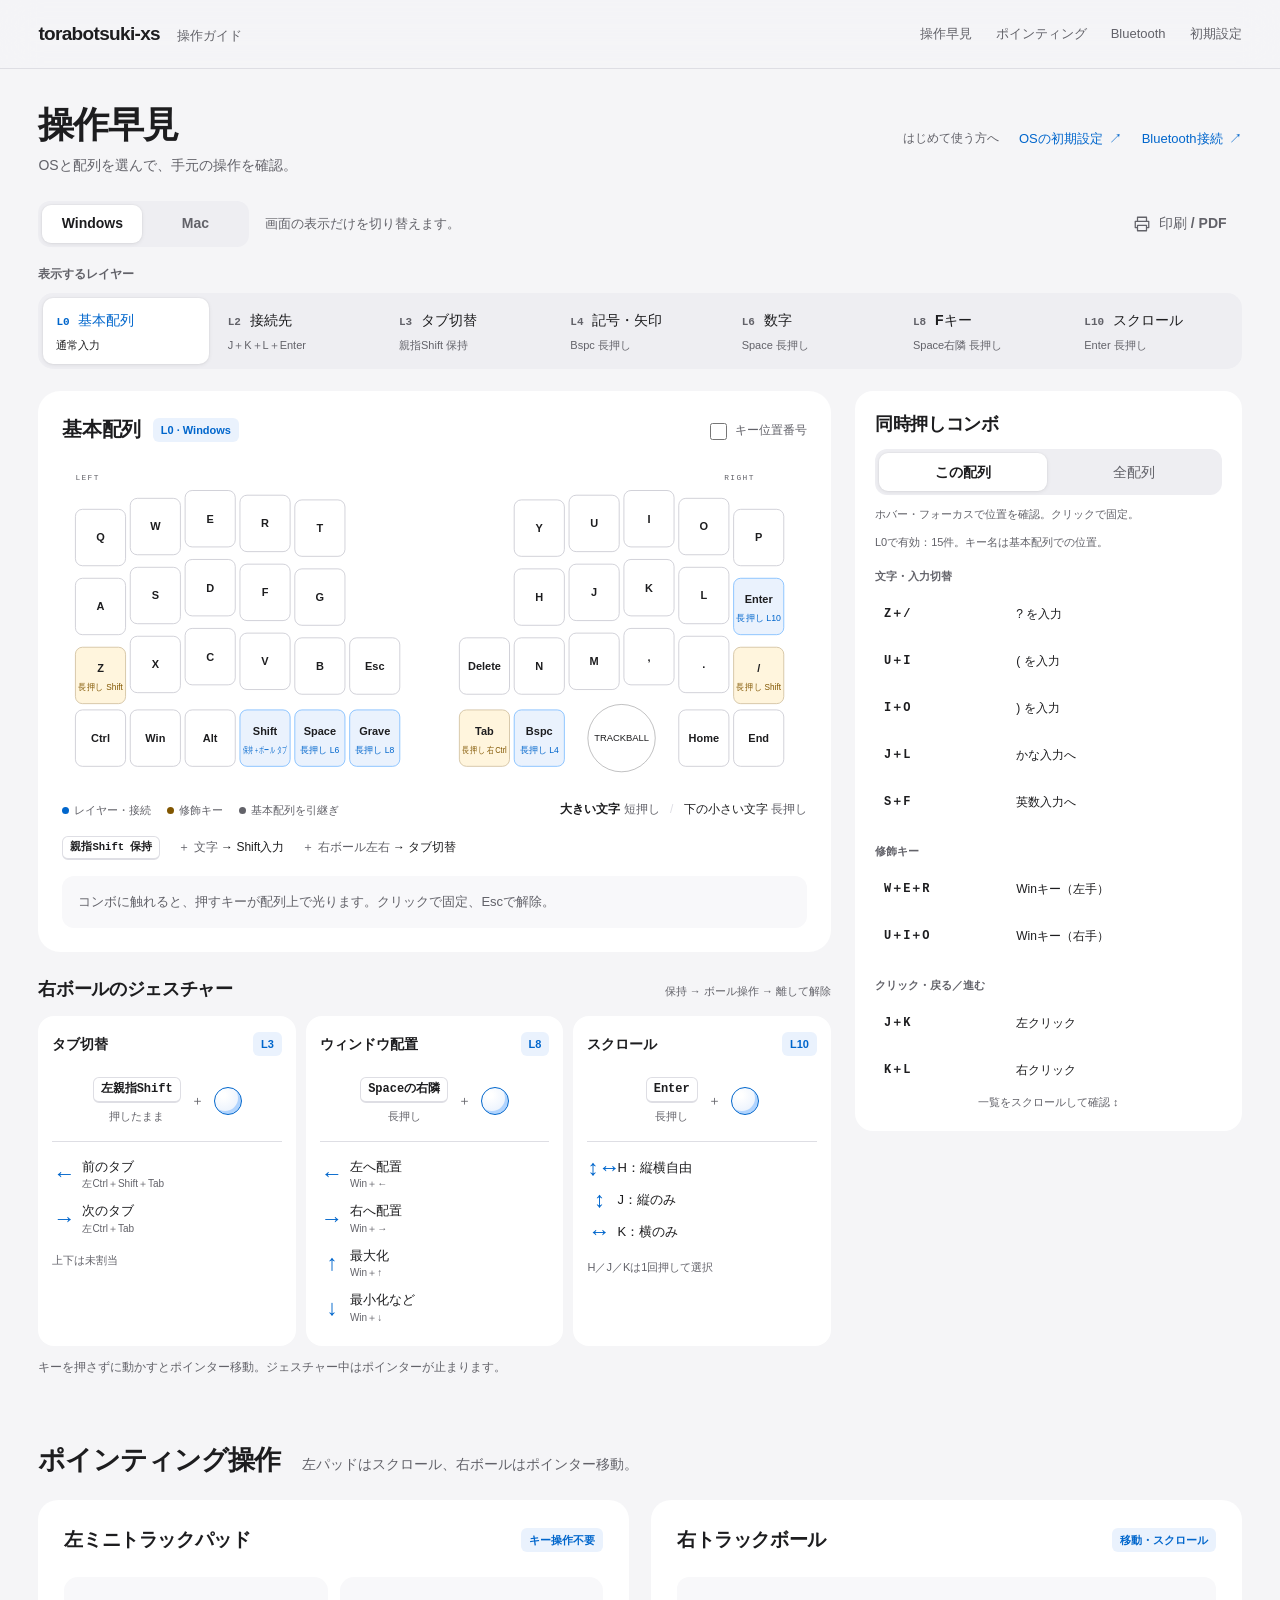
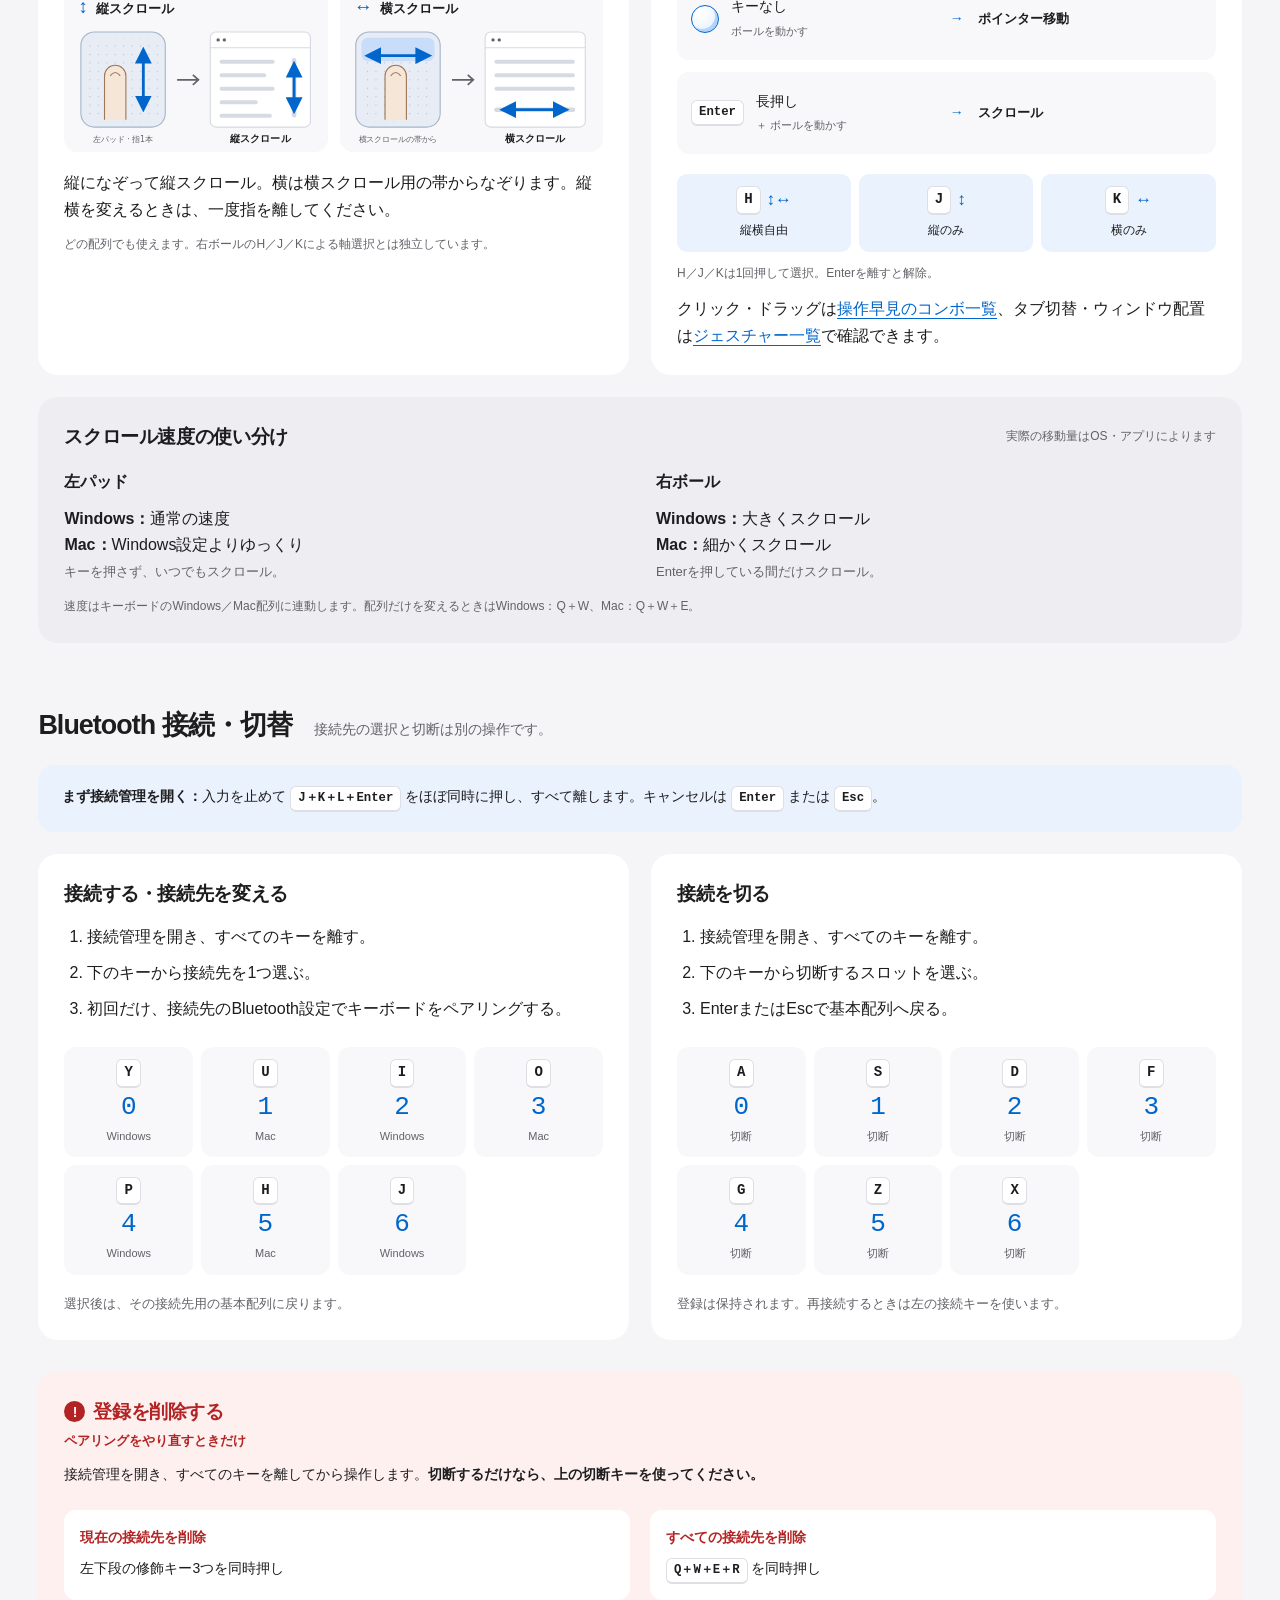
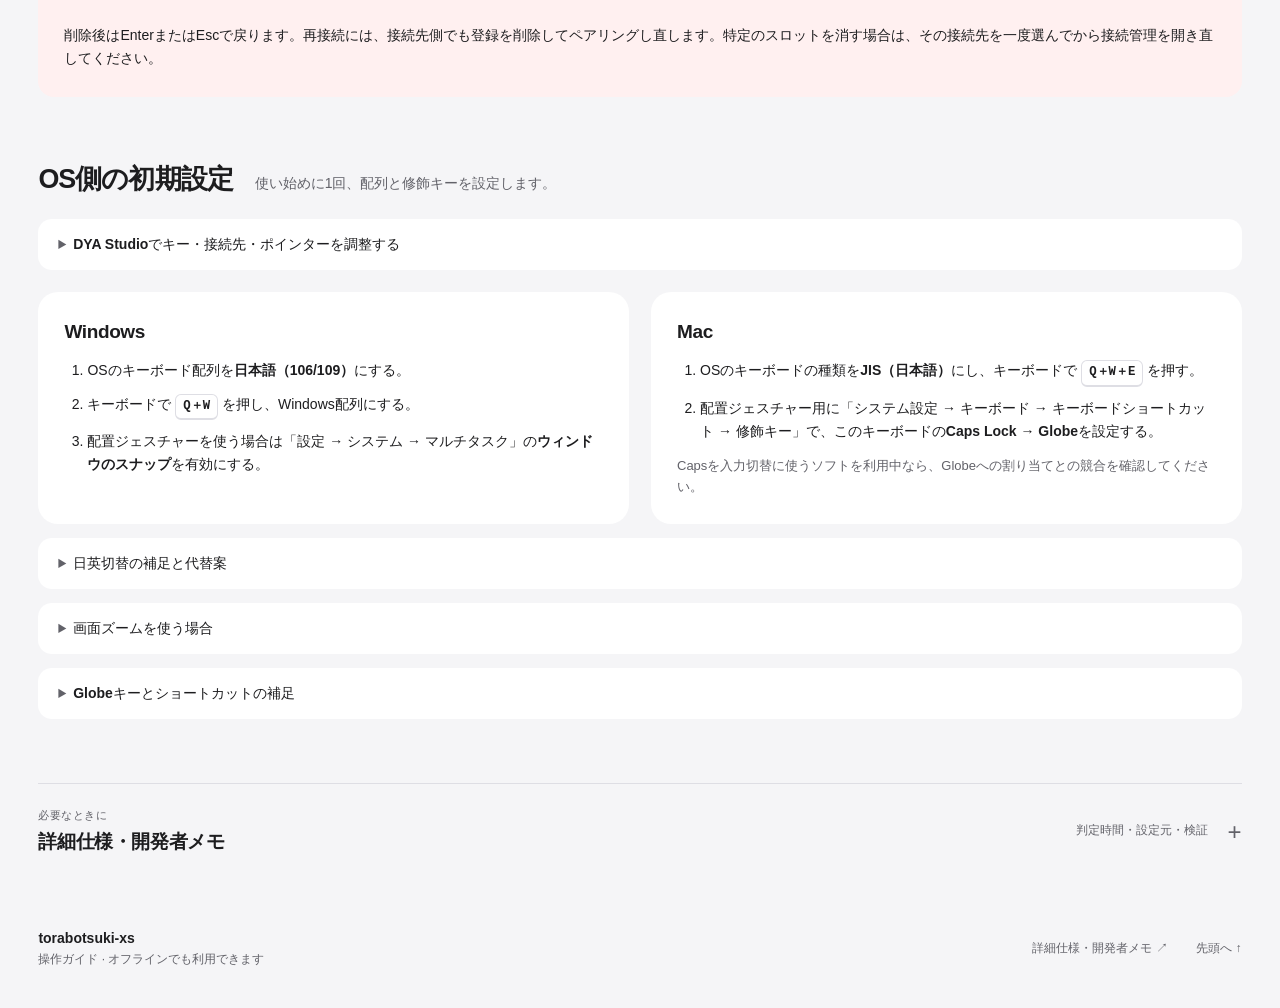
==== commit 6b205e7b: "Use compact 42-key S trackball layout" ====
--- a/docs/torabotsuki-xs.html
+++ b/docs/torabotsuki-xs.html
@@ -141,8 +141,8 @@
     <details id="dev-disclosure" class="developer-disclosure"><summary><h2 id="dev-title"><span class="eyebrow">必要なときに</span>詳細仕様・開発者メモ</h2><span class="disclosure-caption">判定時間・設定元・検証</span></summary><div class="developer-content">
     <p>ビルドはDocker Desktopを起動して <code>powershell -ExecutionPolicy Bypass -File .\scripts\build-local.ps1</code> を実行。UF2は <code>.local-build/firmware/</code> に出力されます。<a href="local-build.md">個別ビルドとキャッシュ更新の手順</a>。GitHub Actionsは手動実行のみです。</p>
     <details class="technical-notes"><summary>キー・コンボの判定時間と確認項目</summary>
-      <table><caption>現在の判定値</caption><thead><tr><th>操作</th><th>仕様</th></tr></thead><tbody><tr><td>Z／左Shift</td><td>tap-preferred、200ms</td></tr><tr><td>/／右Shift、Space／数字配列</td><td>tap-preferred、150ms</td></tr><tr><td>親指Shift</td><td>押下で左ShiftとL3のジェスチャーを有効化、解放で両方解除。専用ビヘイビア（<code>src/thumb_shift.c</code>）で処理し、マクロ・ワンショットShift・2回押し判定なし。タブ切替中は保持中のShiftをマスク。</td></tr><tr><td>Z＋/の「？」</td><td>100ms以内、直前の待ち時間0ms。L0／L1・L3・L6〜L11で有効。</td></tr><tr><td>Bluetooth管理を開く</td><td>直前200ms入力なし、4キーを50ms以内。</td></tr><tr><td>F配列のA＋S＋D</td><td>直前150ms入力なし、50ms以内。Win：Alt＋F4、Mac：Cmd＋Q。</td></tr></tbody></table>
-      <p>Z＋/の押下順は不問。単独のZ／/がコンボ待ちで最大100ms保留される場合があります。文字として「z・」を打つときはキーを重ねずに離します。コンボ不成立時はZを200ms保持してから/を短押しするとShift＋/になります。</p>
+      <table><caption>現在の判定値</caption><thead><tr><th>操作</th><th>仕様</th></tr></thead><tbody><tr><td>Z／左Shift</td><td>tap-preferred、200ms</td></tr><tr><td>/／右Shift、Space／数字配列</td><td>tap-preferred、150ms</td></tr><tr><td>親指Shift</td><td>押下で左ShiftとL3のジェスチャーを有効化、解放で両方解除。専用ビヘイビア（<code>src/thumb_shift.c</code>）で処理し、マクロ・ワンショットShift・2回押し判定なし。タブ切替中は保持中のShiftをマスク。</td></tr><tr><td>Z＋/の「？」</td><td>100ms以内、直前の待ち時間0ms。基本配列L0／L1のみ有効。</td></tr><tr><td>Bluetooth管理を開く</td><td>直前200ms入力なし、4キーを50ms以内。</td></tr><tr><td>F配列のA＋S＋D</td><td>直前150ms入力なし、50ms以内。Win：Alt＋F4、Mac：Cmd＋Q。</td></tr></tbody></table>
+      <p>Z＋/は基本配列L0／L1限定で、押下順は不問。数字・記号・タブ切替・Fキー・スクロール・Bluetooth管理ではコンボを判定しません。単独のZ／/がコンボ待ちで最大100ms保留される場合があります。文字として「z・」を打つときはキーを重ねずに離します。コンボ不成立時はZを200ms保持してから/を短押しするとShift＋/になります。</p>
       <p>書き込み後の確認：両OSでZ→/と/→Z、各キー単独、Z→A、Z→Enterの短押し／200ms保持を確認します。Zを150〜199msで離したときの文字入力、Spaceの素早い変換と長押し後の数字入力、L2・L4／L5での既存操作、親指を保持してA／Enterを押したShift入力、解放後の通常入力、2回押してもCapsが切り替わらないこと、親指の解放後にShiftが残らないこと、S＋D＋FでワンショットShiftにならずS＋Fの英数コンボが使えることも確認してください。実機動作は未確認です。</p>
     </details>
     <details class="technical-notes"><summary>ジェスチャー・スクロールの仕様と確認項目</summary>
@@ -161,9 +161,10 @@
     </details>
     <details class="technical-notes"><summary>Bluetoothの構成・設定値・確認項目</summary>
       <p>ホスト7枠＋左右間通信用1枠。中央側専用の <code>snippets/split-central/split-central.conf</code> で <code>CONFIG_BT_MAX_CONN=8</code>・<code>CONFIG_BT_MAX_PAIRED=8</code> を設定します。周辺側には適用しません。現在のビルドは右側が中央です。</p>
-      <p>登録削除コンボはL2のみ。現在のスロット削除は位置53・54・55、全登録削除は位置13・14・15・16です。L2は無関係な文字・クリック入力を無効にしています。</p>
+      <p>登録削除コンボはL2のみ。現在のスロット削除は位置32・33・34、全登録削除は位置0・1・2・3です。L2は無関係な文字・クリック入力を無効にしています。</p>
       <p>書き込み後の確認：両基本配列からL2を開き、Hで5（Mac）、Jで6（Windows）を選んでペアリングし、0〜4へ戻れることを確認します。Z／Xによる5／6の切断、Enter／Escによる終了、左右のキー入力も確認してください。実機動作は未確認です。</p>
     </details>
+    <details class="technical-notes"><summary>42キー配列・軽量化・旧配列からの移行</summary><p>既定はSサイズの42キー。右最下段のBspcとHomeの間はボール専用で、キーを定義しません。M・Lの選択肢は外し、全12レイヤーとコンボの位置番号を揃えています。Studioに旧66キー配列を保存している場合は、バックアップ後に新しい既定配列へ戻します。<a href="compact-layout.md">測定結果・移行手順・確認方法</a>。</p></details>
     <details class="technical-notes"><summary>設定元・ビルド・資料</summary><p>操作ガイドは <code>config/keymap.keymap</code> を元にしています。配列・コンボ変更時は <code>python docs/generate-keymap.py</code> で <code>docs/keymap-data.js</code> を再生成します。生成データは手編集しません。</p><p>ビルド構成は <code>build.yaml</code> と <code>.github/workflows/build.yml</code>。ファームウェアのビルド・実機検証と、HTMLの表示確認は別の検証です。Studioで実機を変更した場合は図と異なることがあります。</p><p><a href="../config/keymap.keymap">キーマップ</a> ／ <a href="../README.md">README</a> ／ <a href="design-notes.md">ガイドのデザイン方針</a></p></details>
     <details id="print-layers"><summary>印刷用：使用中の全12レイヤー</summary><div id="all-layers"></div></details>
     </div></details>
